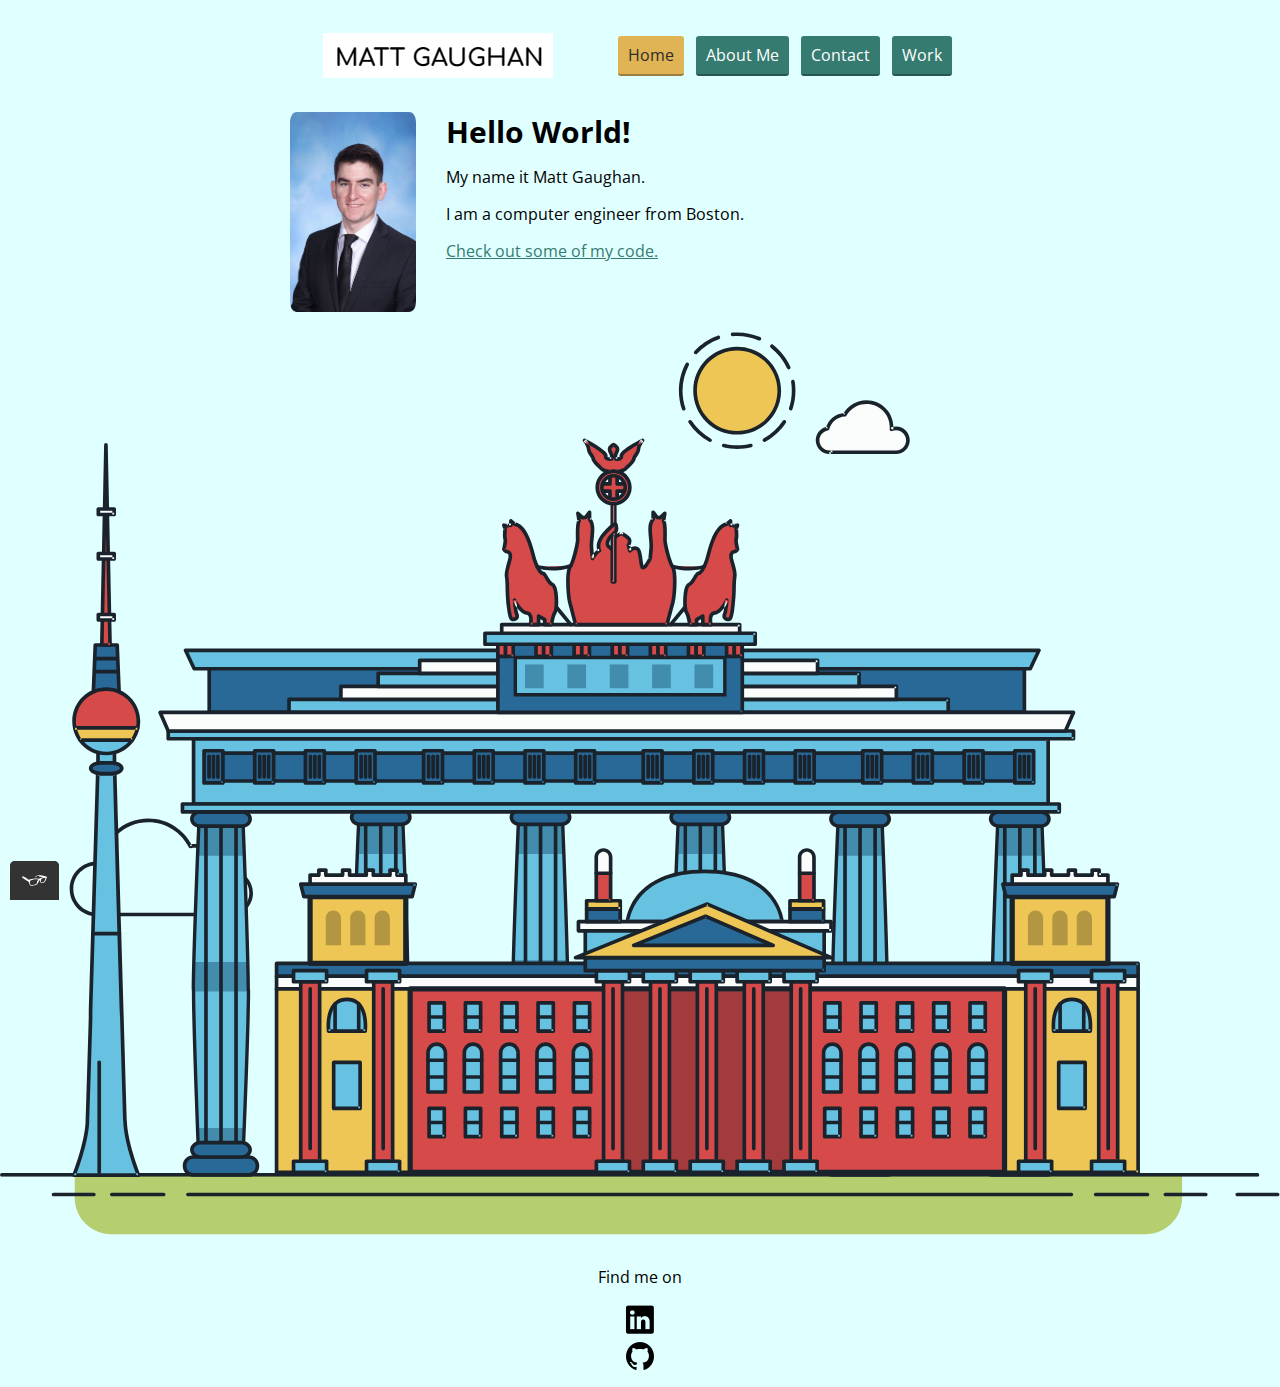
==== index.html @ ba75810f "First commit for portfolio" ====
<!DOCTYPE html>
<html>

<head>
    <meta charset="utf-8">
    <meta name="viewport" content="width=device-width, initial-scale=1">
    <title>Matt Gaughan - Portfolio</title>
    <link rel="icon" href="img/home.ico" type="image/x-icon">
    <link rel="stylesheet" type="text/css" href="css/normalize.css">
    <link rel="stylesheet" type="text/css" href="css/style.production.css">
    <link rel="preconnect" href="https://fonts.googleapis.com">
    <link rel="preconnect" href="https://fonts.gstatic.com" crossorigin>
    <link href="https://fonts.googleapis.com/css2?family=Open+Sans&display=swap" rel="stylesheet">
</head>

<body>
    <header class="page-header"> <!-- flexbox parent container class-->
        <img src="img/logoMattGaughan.png" class="page-header__item site-logo" alt="personal logo">

        <nav class="page-header__item">
            <ul role="menubar" class="nav-list">
                <li>
                    <button onclick="location.href='index.html'" type="button__home"
                        class="nav-list__item nav-list__item--active">Home</button>
                </li>
                <li>
                    <button onclick="location.href='about.html'" type="button__aboutMe" class="nav-list__item">About
                        Me</button>
                </li>
                <li>
                    <button onclick="location.href='contact.html'" type="button__contact"
                        class="nav-list__item">Contact</button>
                </li>
                <li>
                    <button onclick="location.href='work.html'" type="button__aboutMe"
                        class="nav-list__item">Work</button>
                </li>
            </ul>
        </nav>
    </header>

    <div class="profile">
        <img src="img/me.jpg" class="img__me" alt="Actually me.jpg" width="130" height="200">
        <h1>Hello World!</h1>
        <p>My name it Matt Gaughan.</p>
        <p>I am a computer engineer from Boston. </p>
        <p><a href="https://github.com/MattGaughan2022">
                Check out some of my code.</a>
        </p>
    </div>

    <svg id="about-picture" xmlns="http://www.w3.org/2000/svg" class="berlin-illustration" height="auto"
        viewBox="0 0 700 505" xmlns:xlink="http://www.w3.org/1999/xlink">
        <defs>
            <polygon id="a" points=".06 231.917 .06 .929 688.717 .929 688.717 231.917"></polygon>
        </defs>
        <g fill="none" fill-rule="evenodd">
            <g transform="translate(0 241)" class="cloud-front">
                <path fill="#1A232C"
                    d="M87.602,29 L87.602,28 C87.326,28.001 87.103,28.024 86.927,28.033 L86.979,29.031 L87.947,28.78 C85.741,20.282 78.041,14.002 68.852,14 C67.858,14 66.904,14.096 65.98,14.231 L66.125,15.22 L67.019,14.772 C62.626,6.015 53.567,0.001 43.102,0 C29.041,0.002 17.524,10.848 16.443,24.632 L17.44,24.71 L17.606,23.724 C16.803,23.589 15.969,23.5 15.102,23.5 C6.817,23.501 0.102,30.215 0.102,38.5 C0.102,46.785 6.817,53.499 15.102,53.5 L87.602,53.5 C94.644,53.499 100.351,47.792 100.352,40.75 C100.351,33.708 94.644,28.001 87.602,28 L87.602,30 C90.573,30 93.254,31.202 95.203,33.149 C97.15,35.097 98.351,37.778 98.352,40.75 C98.351,43.722 97.15,46.403 95.203,48.351 C93.254,50.298 90.573,51.5 87.602,51.5 L15.102,51.5 C11.509,51.5 8.265,50.046 5.909,47.692 C3.555,45.337 2.102,42.093 2.102,38.5 C2.102,34.907 3.555,31.663 5.909,29.308 C8.265,26.954 11.509,25.5 15.102,25.5 C15.831,25.5 16.553,25.575 17.273,25.697 C17.551,25.743 17.832,25.672 18.055,25.499 C18.277,25.325 18.414,25.07 18.436,24.789 C19.436,12.04 30.094,1.998 43.102,2 C52.786,1.999 61.163,7.564 65.231,15.669 C65.425,16.055 65.842,16.272 66.27,16.21 C67.132,16.084 67.988,16 68.852,16 C77.108,15.998 84.027,21.647 86.011,29.283 C86.13,29.741 86.557,30.054 87.031,30.03 C87.27,30.017 87.457,29.999 87.602,30 L87.602,29"
                    transform="translate(38 36)"></path>
            </g>
            <path fill="#B5CE6F"
                d="M646.484,484.382 C646.484,489.501 644.531,494.62 640.627,498.525 C636.722,502.43 631.603,504.382 626.484,504.382 L60.873,504.382 C55.754,504.382 50.636,502.43 46.731,498.525 C42.826,494.62 40.873,489.501 40.873,484.382 L40.873,471.917 L646.484,471.917 L646.484,484.382">
            </path>
            <polyline fill="#67C2E2"
                points="334.824 185.029 101.449 185.029 106.209 195.08 563.438 195.08 568.2 185.029 334.824 185.029">
            </polyline>
            <path fill="#1A232C"
                d="M334.824,185.029 L334.824,184.029 L101.449,184.029 C101.104,184.029 100.788,184.203 100.604,184.494 C100.42,184.785 100.398,185.146 100.545,185.457 L105.306,195.508 C105.471,195.856 105.824,196.079 106.209,196.079 L563.438,196.079 C563.824,196.079 564.177,195.856 564.342,195.508 L569.104,185.457 C569.251,185.146 569.229,184.785 569.045,184.494 C568.861,184.203 568.544,184.029 568.2,184.029 L334.824,184.029 L334.824,186.029 L566.62,186.029 L562.806,194.08 L106.842,194.08 L103.029,186.029 L334.824,186.029 L334.824,185.029">
            </path>
            <polygon fill="#296997" points="114.416 218.974 560.222 218.974 560.222 195.08 114.416 195.08"></polygon>
            <path fill="#1A232C"
                d="M560.222,218.974 L560.222,217.974 L115.416,217.974 L115.416,196.079 L559.222,196.079 L559.222,218.974 L560.222,218.974 L560.222,217.974 L560.222,218.974 L561.222,218.974 L561.222,195.08 C561.222,194.816 561.115,194.559 560.929,194.372 C560.742,194.186 560.485,194.08 560.222,194.08 L114.416,194.08 C114.152,194.08 113.895,194.186 113.708,194.372 C113.522,194.559 113.416,194.816 113.416,195.08 L113.416,218.974 C113.416,219.237 113.522,219.495 113.708,219.681 C113.895,219.867 114.152,219.974 114.416,219.974 L560.222,219.974 C560.485,219.974 560.742,219.867 560.929,219.681 C561.115,219.495 561.222,219.237 561.222,218.974 L560.222,218.974">
            </path>
            <polygon fill="#67C2E2" points="105.85 269.08 573.225 269.08 573.225 233.398 105.85 233.398"></polygon>
            <path fill="#1A232C"
                d="M573.225,233.398 L573.225,232.398 L105.85,232.398 C105.587,232.398 105.329,232.505 105.143,232.691 C104.957,232.877 104.85,233.134 104.85,233.398 L104.85,269.08 C104.85,269.344 104.957,269.601 105.143,269.788 C105.329,269.974 105.587,270.08 105.85,270.08 L573.225,270.08 C573.488,270.08 573.745,269.974 573.932,269.788 C574.118,269.601 574.225,269.344 574.225,269.08 L574.225,233.398 C574.225,233.134 574.118,232.877 573.932,232.691 C573.745,232.505 573.488,232.398 573.225,232.398 L573.225,233.398 L572.225,233.398 L572.225,268.08 L106.85,268.08 L106.85,234.398 L573.225,234.398 L573.225,233.398 L572.225,233.398 L573.225,233.398">
            </path>
            <polygon fill="#296997" points="116.751 256.508 562.557 256.508 562.557 241.243 116.751 241.243"></polygon>
            <path fill="#1A232C"
                d="M562.557,256.508 L562.557,255.508 L117.75,255.508 L117.75,242.243 L561.557,242.243 L561.557,256.508 L562.557,256.508 L562.557,255.508 L562.557,256.508 L563.557,256.508 L563.557,241.243 C563.557,240.979 563.45,240.722 563.264,240.535 C563.078,240.349 562.82,240.243 562.557,240.243 L116.75,240.243 C116.487,240.243 116.23,240.349 116.043,240.535 C115.857,240.722 115.751,240.979 115.751,241.243 L115.751,256.508 C115.751,256.771 115.857,257.029 116.043,257.215 C116.23,257.401 116.487,257.508 116.751,257.508 L562.557,257.508 C562.82,257.508 563.077,257.401 563.264,257.215 C563.45,257.029 563.557,256.771 563.557,256.508 L562.557,256.508">
            </path>
            <polygon fill="#67C2E2" points="158.07 218.974 518.563 218.974 518.563 211.858 158.07 211.858"></polygon>
            <path fill="#1A232C"
                d="M518.563,211.858 L518.563,210.858 L158.07,210.858 C157.807,210.858 157.549,210.964 157.363,211.151 C157.177,211.337 157.07,211.594 157.07,211.858 L157.07,218.974 C157.07,219.237 157.177,219.495 157.363,219.681 C157.549,219.867 157.807,219.974 158.07,219.974 L518.563,219.974 C518.826,219.974 519.083,219.867 519.27,219.681 C519.456,219.495 519.562,219.237 519.562,218.974 L519.562,211.858 C519.562,211.594 519.456,211.337 519.27,211.151 C519.083,210.964 518.826,210.858 518.563,210.858 L518.563,211.858 L517.563,211.858 L517.563,217.974 L159.07,217.974 L159.07,212.858 L518.563,212.858 L518.563,211.858 L517.563,211.858 L518.563,211.858">
            </path>
            <polygon fill="#FBFDFC" points="186.438 211.858 490.194 211.858 490.194 204.741 186.438 204.741"></polygon>
            <path fill="#1A232C"
                d="M490.194,204.741 L490.194,203.741 L186.438,203.741 C186.175,203.741 185.917,203.848 185.731,204.034 C185.545,204.221 185.438,204.478 185.438,204.741 L185.438,211.858 C185.438,212.121 185.545,212.379 185.731,212.565 C185.917,212.751 186.175,212.858 186.438,212.858 L490.194,212.858 C490.458,212.858 490.715,212.751 490.902,212.565 C491.088,212.379 491.194,212.121 491.194,211.858 L491.194,204.741 C491.194,204.478 491.088,204.221 490.902,204.034 C490.715,203.848 490.458,203.741 490.194,203.741 L490.194,204.741 L489.194,204.741 L489.194,210.858 L187.438,210.858 L187.438,205.741 L490.194,205.741 L490.194,204.741 L489.194,204.741 L490.194,204.741">
            </path>
            <polygon fill="#67C2E2" points="206.805 204.741 469.828 204.741 469.828 197.624 206.805 197.624"></polygon>
            <path fill="#1A232C"
                d="M469.828,197.624 L469.828,196.624 L206.805,196.624 C206.541,196.624 206.284,196.731 206.098,196.917 C205.911,197.103 205.805,197.361 205.805,197.624 L205.805,204.741 C205.805,205.005 205.911,205.262 206.098,205.449 C206.284,205.635 206.541,205.741 206.805,205.741 L469.828,205.741 C470.091,205.741 470.349,205.635 470.535,205.449 C470.722,205.262 470.828,205.005 470.828,204.741 L470.828,197.624 C470.828,197.361 470.722,197.103 470.535,196.917 C470.349,196.731 470.091,196.624 469.828,196.624 L469.828,197.624 L468.828,197.624 L468.828,203.741 L207.805,203.741 L207.805,198.624 L469.828,198.624 L469.828,197.624 L468.828,197.624 L469.828,197.624">
            </path>
            <polygon fill="#FBFDFC" points="229.521 197.624 447.111 197.624 447.111 190.509 229.521 190.509"></polygon>
            <path fill="#1A232C"
                d="M447.111,190.509 L447.111,189.509 L229.521,189.509 C229.258,189.509 229,189.616 228.814,189.802 C228.628,189.988 228.521,190.246 228.521,190.509 L228.521,197.624 C228.521,197.888 228.628,198.145 228.814,198.332 C229,198.518 229.258,198.624 229.521,198.624 L447.111,198.624 C447.375,198.624 447.632,198.518 447.818,198.332 C448.005,198.145 448.111,197.888 448.111,197.624 L448.111,190.509 C448.111,190.246 448.005,189.988 447.818,189.802 C447.632,189.616 447.375,189.509 447.111,189.509 L447.111,190.509 L446.111,190.509 L446.111,196.624 L230.521,196.624 L230.521,191.509 L447.111,191.509 L447.111,190.509 L446.111,190.509 L447.111,190.509">
            </path>
            <path fill="#67C2E2"
                d="M135.607,355.447 C135.163,337.766 134.264,313.326 133.648,297.387 C133.274,287.721 133.004,281.18 133.004,281.18 L108.722,281.18 C108.722,281.18 108.452,287.721 108.079,297.387 C107.462,313.326 106.563,337.766 106.119,355.447 C105.953,362.059 105.85,367.732 105.85,371.653 L105.85,371.654 C105.85,386.117 107.243,424.332 108.089,446.189 C108.457,455.706 108.722,462.126 108.722,462.126 L133.004,462.126 C133.004,462.126 133.269,455.706 133.637,446.189 C134.482,424.332 135.876,386.117 135.876,371.654 L135.876,371.653 C135.876,367.732 135.773,362.059 135.607,355.447">
            </path>
            <path fill="#428DAE"
                d="M133.648 297.387L108.079 297.387C108.452 287.721 108.722 281.18 108.722 281.18L133.004 281.18C133.004 281.18 133.274 287.721 133.648 297.387M135.876 371.654L105.85 371.654 105.85 371.653C105.85 367.732 105.953 362.059 106.119 355.447L135.607 355.447C135.773 362.059 135.876 367.732 135.876 371.653L135.876 371.654M133.004 462.126L108.722 462.126C108.722 462.126 108.457 455.706 108.089 446.189L133.637 446.189C133.269 455.706 133.004 462.126 133.004 462.126">
            </path>
            <path fill="#1A232C"
                d="M109.612,461.199 L132.114,461.199 C132.447,453.007 134.949,390.886 134.949,371.653 C134.949,352.42 132.447,290.299 132.114,282.108 L109.612,282.108 C109.279,290.299 106.778,352.42 106.778,371.653 C106.778,390.886 109.279,453.007 109.612,461.199 Z M133.895,463.054 L107.832,463.054 L107.794,462.164 C107.766,461.466 104.922,392.193 104.922,371.653 C104.922,351.114 107.766,281.839 107.794,281.142 L107.832,280.252 L133.895,280.252 L133.931,281.142 C133.96,281.839 136.804,351.114 136.804,371.653 C136.804,392.193 133.96,461.466 133.931,462.164 L133.895,463.054 L133.895,463.054 Z">
            </path>
            <path fill="#1A232C"
                d="M111.638 281.18L111.638 462.126C111.638 462.679 112.086 463.126 112.638 463.126 113.19 463.126 113.638 462.679 113.638 462.126L113.638 281.18C113.638 280.628 113.19 280.18 112.638 280.18 112.086 280.18 111.638 280.628 111.638 281.18M119.863 281.18L119.863 462.126C119.863 462.679 120.311 463.126 120.863 463.126 121.416 463.126 121.863 462.679 121.863 462.126L121.863 281.18C121.863 280.628 121.416 280.18 120.863 280.18 120.311 280.18 119.863 280.628 119.863 281.18M128.088 281.18L128.088 462.126C128.088 462.679 128.536 463.126 129.088 463.126 129.64 463.126 130.088 462.679 130.088 462.126L130.088 281.18C130.088 280.628 129.64 280.18 129.088 280.18 128.536 280.18 128.088 280.628 128.088 281.18">
            </path>
            <path fill="#296997"
                d="M136.79,277.265 C136.79,279.418 134.675,281.18 132.09,281.18 L109.636,281.18 C107.051,281.18 104.936,279.418 104.936,277.265 C104.936,275.111 107.051,273.349 109.636,273.349 L132.09,273.349 C134.675,273.349 136.79,275.111 136.79,277.265">
            </path>
            <path fill="#1A232C"
                d="M136.79,277.265 L135.79,277.265 C135.789,278.005 135.433,278.704 134.769,279.262 C134.109,279.814 133.155,280.181 132.09,280.18 L109.636,280.18 C108.571,280.181 107.617,279.814 106.956,279.262 C106.293,278.704 105.936,278.005 105.936,277.265 C105.936,276.524 106.293,275.825 106.957,275.267 C107.617,274.715 108.571,274.348 109.636,274.349 L132.09,274.349 C133.155,274.348 134.109,274.716 134.769,275.267 C135.433,275.825 135.789,276.524 135.79,277.265 L137.79,277.265 C137.791,275.851 137.09,274.593 136.049,273.731 C135.006,272.863 133.61,272.35 132.09,272.349 L109.636,272.349 C108.116,272.35 106.72,272.863 105.676,273.731 C104.636,274.593 103.935,275.851 103.936,277.265 C103.935,278.678 104.636,279.937 105.677,280.798 C106.72,281.666 108.116,282.179 109.636,282.18 L132.09,282.18 C133.61,282.179 135.006,281.666 136.049,280.798 C137.09,279.937 137.791,278.678 137.79,277.265 L136.79,277.265">
            </path>
            <path fill="#296997"
                d="M140.775,467.217 C140.775,469.803 138.661,471.917 136.076,471.917 L105.65,471.917 C103.065,471.917 100.951,469.803 100.951,467.217 L100.951,466.825 C100.951,464.241 103.065,462.126 105.65,462.126 L136.076,462.126 C138.661,462.126 140.775,464.241 140.775,466.825 L140.775,467.217">
            </path>
            <path fill="#1A232C"
                d="M140.775,467.217 L139.775,467.217 C139.775,468.235 139.361,469.155 138.688,469.83 C138.013,470.503 137.093,470.917 136.076,470.917 L105.65,470.917 C104.633,470.917 103.713,470.504 103.038,469.83 C102.365,469.155 101.951,468.235 101.951,467.217 L101.951,466.825 C101.951,465.808 102.365,464.889 103.038,464.214 C103.713,463.54 104.633,463.127 105.65,463.126 L136.076,463.126 C137.093,463.127 138.013,463.54 138.688,464.214 C139.362,464.889 139.775,465.808 139.775,466.825 L139.775,467.217 L141.775,467.217 L141.775,466.825 C141.772,463.684 139.217,461.13 136.076,461.126 L105.65,461.126 C102.509,461.13 99.955,463.684 99.951,466.825 L99.951,467.217 C99.954,470.36 102.509,472.914 105.65,472.917 L136.076,472.917 C139.217,472.914 141.772,470.36 141.775,467.217 L140.775,467.217">
            </path>
            <path fill="#296997"
                d="M136.79,458.208 C136.79,460.363 134.675,462.126 132.09,462.126 L109.636,462.126 C107.051,462.126 104.936,460.363 104.936,458.208 C104.936,456.057 107.051,454.292 109.636,454.292 L132.09,454.292 C134.675,454.292 136.79,456.057 136.79,458.208">
            </path>
            <path fill="#1A232C"
                d="M136.79,458.208 L135.79,458.208 C135.789,458.949 135.432,459.649 134.769,460.207 C134.108,460.76 133.154,461.128 132.09,461.126 L109.636,461.126 C108.572,461.128 107.617,460.76 106.957,460.207 C106.293,459.649 105.936,458.949 105.936,458.208 C105.936,457.47 106.293,456.77 106.957,456.212 C107.617,455.659 108.572,455.291 109.636,455.292 L132.09,455.292 C133.154,455.291 134.108,455.659 134.769,456.212 C135.433,456.77 135.789,457.47 135.79,458.208 L137.79,458.208 C137.791,456.796 137.09,455.538 136.05,454.675 C135.006,453.808 133.61,453.294 132.09,453.292 L109.636,453.292 C108.115,453.294 106.719,453.808 105.676,454.675 C104.636,455.538 103.935,456.796 103.936,458.208 C103.935,459.622 104.636,460.881 105.676,461.743 C106.72,462.611 108.116,463.125 109.636,463.126 L132.09,463.126 C133.61,463.125 135.006,462.611 136.05,461.743 C137.09,460.881 137.791,459.622 137.79,458.208 L136.79,458.208">
            </path>
            <path fill="#67C2E2"
                d="M572.471,355.447 C572.025,337.766 571.126,313.326 570.51,297.387 C570.137,287.721 569.867,281.18 569.867,281.18 L545.585,281.18 C545.585,281.18 545.315,287.721 544.942,297.387 C544.326,313.326 543.427,337.766 542.981,355.447 C542.815,362.059 542.713,367.732 542.713,371.653 L542.713,371.654 C542.713,386.117 544.107,424.332 544.952,446.189 C545.32,455.706 545.585,462.126 545.585,462.126 L569.867,462.126 C569.867,462.126 570.132,455.706 570.499,446.189 C571.346,424.332 572.739,386.117 572.739,371.654 L572.739,371.653 C572.739,367.732 572.637,362.059 572.471,355.447">
            </path>
            <path fill="#428DAE"
                d="M569.582 297.387L566.951 297.387 566.951 282.108 568.977 282.108C569.063 284.206 569.29 289.841 569.582 297.387M564.951 297.387L545.871 297.387C546.162 289.841 546.39 284.206 546.476 282.108L564.951 282.108 564.951 297.387M571.8 369.187L566.951 369.187 566.951 356.265 571.562 356.265C571.685 361.272 571.771 365.701 571.8 369.187M564.951 369.187L543.653 369.187C543.684 365.512 543.777 360.79 543.912 355.447L553.551 355.447 553.551 356.265 564.951 356.265 564.951 369.187">
            </path>
            <path fill="#1A232C"
                d="M546.476,461.199 L568.977,461.199 C569.31,453.007 571.812,390.886 571.812,371.653 C571.812,352.42 569.31,290.299 568.977,282.108 L546.476,282.108 C546.142,290.299 543.642,352.42 543.642,371.653 C543.642,390.886 546.142,453.007 546.476,461.199 M570.758,463.054 L544.694,463.054 L544.658,462.164 C544.629,461.466 541.785,392.193 541.785,371.653 C541.785,351.114 544.629,281.839 544.658,281.142 L544.694,280.252 L570.758,280.252 L570.795,281.142 C570.823,281.839 573.667,351.114 573.667,371.653 C573.667,392.193 570.823,461.466 570.795,462.164 L570.758,463.054">
            </path>
            <path fill="#1A232C"
                d="M548.501 281.18L548.501 462.126C548.501 462.679 548.949 463.126 549.501 463.126 550.053 463.126 550.501 462.679 550.501 462.126L550.501 281.18C550.501 280.628 550.053 280.18 549.501 280.18 548.949 280.18 548.501 280.628 548.501 281.18M556.727 281.18L556.727 462.126C556.727 462.679 557.174 463.126 557.727 463.126 558.279 463.126 558.727 462.679 558.727 462.126L558.727 281.18C558.727 280.628 558.279 280.18 557.727 280.18 557.174 280.18 556.727 280.628 556.727 281.18M564.951 281.18L564.951 462.126C564.951 462.679 565.399 463.126 565.951 463.126 566.503 463.126 566.951 462.679 566.951 462.126L566.951 281.18C566.951 280.628 566.503 280.18 565.951 280.18 565.399 280.18 564.951 280.628 564.951 281.18">
            </path>
            <path fill="#296997"
                d="M573.653,277.265 C573.653,279.418 571.537,281.18 568.953,281.18 L546.499,281.18 C543.915,281.18 541.799,279.418 541.799,277.265 C541.799,275.111 543.915,273.349 546.499,273.349 L568.953,273.349 C571.537,273.349 573.653,275.111 573.653,277.265">
            </path>
            <path fill="#1A232C"
                d="M573.653,277.265 L572.653,277.265 C572.653,278.005 572.296,278.704 571.632,279.262 C570.972,279.814 570.017,280.181 568.953,280.18 L546.499,280.18 C545.435,280.181 544.48,279.814 543.82,279.262 C543.156,278.704 542.8,278.005 542.799,277.265 C542.8,276.525 543.156,275.825 543.82,275.267 C544.481,274.715 545.435,274.348 546.499,274.349 L568.953,274.349 C570.017,274.348 570.972,274.715 571.632,275.267 C572.296,275.825 572.653,276.525 572.653,277.265 L574.653,277.265 C574.654,275.851 573.953,274.593 572.912,273.731 C571.869,272.863 570.473,272.35 568.953,272.349 L546.499,272.349 C544.979,272.35 543.583,272.863 542.54,273.731 C541.499,274.593 540.798,275.851 540.799,277.265 C540.798,278.679 541.499,279.937 542.54,280.798 C543.583,281.666 544.979,282.179 546.499,282.18 L568.953,282.18 C570.473,282.179 571.869,281.666 572.912,280.798 C573.953,279.937 574.654,278.679 574.653,277.265 L573.653,277.265">
            </path>
            <path fill="#296997"
                d="M577.639,467.217 C577.639,469.803 575.524,471.917 572.938,471.917 L542.514,471.917 C539.929,471.917 537.813,469.803 537.813,467.217 L537.813,466.825 C537.813,464.241 539.929,462.126 542.514,462.126 L572.938,462.126 C575.524,462.126 577.639,464.241 577.639,466.825 L577.639,467.217">
            </path>
            <path fill="#1A232C"
                d="M577.639,467.217 L576.639,467.217 C576.638,468.235 576.225,469.155 575.551,469.83 C574.876,470.503 573.956,470.917 572.938,470.917 L542.514,470.917 C541.497,470.917 540.576,470.503 539.901,469.83 C539.227,469.155 538.814,468.234 538.813,467.217 L538.813,466.825 C538.814,465.808 539.227,464.889 539.901,464.214 C540.576,463.54 541.497,463.127 542.514,463.126 L572.938,463.126 C573.956,463.127 574.876,463.54 575.551,464.214 C576.225,464.888 576.638,465.808 576.639,466.825 L576.639,467.217 L578.639,467.217 L578.639,466.825 C578.635,463.684 576.081,461.13 572.938,461.126 L542.514,461.126 C539.372,461.13 536.817,463.684 536.813,466.825 L536.813,467.217 C536.817,470.36 539.372,472.914 542.514,472.917 L572.938,472.917 C576.081,472.914 578.635,470.359 578.639,467.217 L577.639,467.217">
            </path>
            <path fill="#296997"
                d="M573.653,458.208 C573.653,460.363 571.537,462.126 568.953,462.126 L546.499,462.126 C543.915,462.126 541.799,460.363 541.799,458.208 C541.799,456.057 543.915,454.292 546.499,454.292 L568.953,454.292 C571.537,454.292 573.653,456.057 573.653,458.208">
            </path>
            <path fill="#1A232C"
                d="M573.653,458.208 L572.653,458.208 C572.653,458.949 572.296,459.649 571.632,460.207 C570.971,460.76 570.017,461.128 568.953,461.126 L546.499,461.126 C545.435,461.128 544.481,460.76 543.82,460.207 C543.157,459.649 542.799,458.949 542.799,458.208 C542.799,457.47 543.156,456.77 543.82,456.212 C544.481,455.659 545.435,455.291 546.499,455.292 L568.953,455.292 C570.017,455.291 570.971,455.659 571.632,456.212 C572.296,456.77 572.653,457.47 572.653,458.208 L574.653,458.208 C574.654,456.796 573.953,455.538 572.912,454.675 C571.869,453.808 570.473,453.294 568.953,453.292 L546.499,453.292 C544.979,453.294 543.583,453.808 542.54,454.675 C541.499,455.538 540.798,456.796 540.799,458.208 C540.798,459.622 541.499,460.881 542.54,461.743 C543.583,462.611 544.979,463.125 546.499,463.126 L568.953,463.126 C570.473,463.125 571.869,462.611 572.912,461.743 C573.953,460.881 574.654,459.622 574.653,458.208 L573.653,458.208">
            </path>
            <path fill="#67C2E2"
                d="M485.098,355.447 C484.654,337.766 483.753,313.326 483.137,297.387 C482.764,287.721 482.494,281.18 482.494,281.18 L458.213,281.18 C458.213,281.18 457.942,287.721 457.569,297.387 C456.953,313.326 456.055,337.766 455.608,355.447 C455.443,362.059 455.34,367.732 455.34,371.653 L455.34,371.654 C455.34,386.117 456.733,424.332 457.58,446.189 C457.948,455.706 458.213,462.126 458.213,462.126 L482.494,462.126 C482.494,462.126 482.759,455.706 483.126,446.189 C483.973,424.332 485.366,386.117 485.366,371.654 L485.366,371.653 C485.366,367.732 485.265,362.059 485.098,355.447">
            </path>
            <path fill="#428DAE"
                d="M483.137 297.387L457.569 297.387C457.942 287.721 458.213 281.18 458.213 281.18L482.494 281.18C482.494 281.18 482.764 287.721 483.137 297.387M485.355 369.187L455.351 369.187C455.382 365.502 455.475 360.78 455.608 355.447L485.098 355.447C485.232 360.78 485.325 365.502 485.355 369.187">
            </path>
            <path fill="#1A232C"
                d="M459.103,461.199 L481.605,461.199 C481.938,453.007 484.439,390.886 484.439,371.653 C484.439,352.42 481.938,290.299 481.605,282.108 L459.103,282.108 C458.769,290.299 456.268,352.42 456.268,371.653 C456.268,390.886 458.769,453.007 459.103,461.199 Z M483.386,463.054 L457.321,463.054 L457.285,462.164 C457.256,461.466 454.412,392.193 454.412,371.653 C454.412,351.114 457.256,281.839 457.285,281.142 L457.321,280.252 L483.386,280.252 L483.422,281.142 C483.45,281.839 486.294,351.114 486.294,371.653 C486.294,392.193 483.45,461.466 483.422,462.164 L483.386,463.054 L483.386,463.054 Z">
            </path>
            <path fill="#1A232C"
                d="M461.128 281.18L461.128 462.126C461.128 462.679 461.576 463.126 462.128 463.126 462.68 463.126 463.128 462.679 463.128 462.126L463.128 281.18C463.128 280.628 462.68 280.18 462.128 280.18 461.576 280.18 461.128 280.628 461.128 281.18M469.354 281.18L469.354 462.126C469.354 462.679 469.801 463.126 470.354 463.126 470.906 463.126 471.354 462.679 471.354 462.126L471.354 281.18C471.354 280.628 470.906 280.18 470.354 280.18 469.801 280.18 469.354 280.628 469.354 281.18M477.578 281.18L477.578 462.126C477.578 462.679 478.026 463.126 478.578 463.126 479.13 463.126 479.578 462.679 479.578 462.126L479.578 281.18C479.578 280.628 479.13 280.18 478.578 280.18 478.026 280.18 477.578 280.628 477.578 281.18">
            </path>
            <path fill="#296997"
                d="M486.281,277.265 C486.281,279.418 484.164,281.18 481.58,281.18 L459.126,281.18 C456.542,281.18 454.426,279.418 454.426,277.265 C454.426,275.111 456.542,273.349 459.126,273.349 L481.58,273.349 C484.164,273.349 486.281,275.111 486.281,277.265">
            </path>
            <path fill="#1A232C"
                d="M486.281,277.265 L485.281,277.265 C485.281,278.005 484.924,278.704 484.26,279.262 C483.599,279.814 482.644,280.181 481.58,280.18 L459.126,280.18 C458.062,280.181 457.107,279.814 456.447,279.262 C455.783,278.704 455.427,278.005 455.426,277.265 C455.427,276.525 455.783,275.825 456.447,275.267 C457.108,274.715 458.062,274.348 459.126,274.349 L481.58,274.349 C482.644,274.348 483.599,274.716 484.26,275.268 C484.924,275.825 485.281,276.525 485.281,277.265 L487.281,277.265 C487.282,275.851 486.58,274.593 485.54,273.731 C484.496,272.863 483.1,272.35 481.58,272.349 L459.126,272.349 C457.606,272.35 456.21,272.863 455.167,273.731 C454.126,274.593 453.425,275.851 453.426,277.265 C453.425,278.679 454.126,279.937 455.167,280.798 C456.21,281.666 457.606,282.179 459.126,282.18 L481.58,282.18 C483.1,282.179 484.496,281.666 485.54,280.799 C486.58,279.937 487.282,278.679 487.281,277.265 L486.281,277.265">
            </path>
            <path fill="#296997"
                d="M490.266,467.217 C490.266,469.803 488.151,471.917 485.565,471.917 L455.141,471.917 C452.556,471.917 450.44,469.803 450.44,467.217 L450.44,466.825 C450.44,464.241 452.556,462.126 455.141,462.126 L485.565,462.126 C488.151,462.126 490.266,464.241 490.266,466.825 L490.266,467.217">
            </path>
            <path fill="#1A232C"
                d="M490.266,467.217 L489.266,467.217 C489.265,468.235 488.852,469.155 488.178,469.83 C487.503,470.503 486.583,470.917 485.565,470.917 L455.141,470.917 C454.124,470.917 453.203,470.503 452.528,469.83 C451.854,469.155 451.441,468.234 451.44,467.217 L451.44,466.825 C451.441,465.808 451.854,464.889 452.528,464.214 C453.203,463.54 454.124,463.127 455.141,463.126 L485.565,463.126 C486.583,463.127 487.503,463.54 488.178,464.214 C488.852,464.888 489.265,465.808 489.266,466.825 L489.266,467.217 L491.266,467.217 L491.266,466.825 C491.262,463.684 488.708,461.13 485.565,461.126 L455.141,461.126 C451.999,461.13 449.444,463.684 449.44,466.825 L449.44,467.217 C449.444,470.36 451.999,472.914 455.141,472.917 L485.565,472.917 C488.708,472.914 491.262,470.359 491.266,467.217 L490.266,467.217">
            </path>
            <path fill="#296997"
                d="M486.281,458.208 C486.281,460.363 484.164,462.126 481.58,462.126 L459.126,462.126 C456.542,462.126 454.426,460.363 454.426,458.208 C454.426,456.057 456.542,454.292 459.126,454.292 L481.58,454.292 C484.164,454.292 486.281,456.057 486.281,458.208">
            </path>
            <path fill="#1A232C"
                d="M486.281,458.208 L485.281,458.208 C485.281,458.949 484.923,459.649 484.26,460.207 C483.599,460.76 482.644,461.128 481.58,461.126 L459.126,461.126 C458.062,461.128 457.108,460.76 456.447,460.207 C455.784,459.649 455.427,458.949 455.426,458.208 C455.426,457.47 455.783,456.77 456.447,456.212 C457.108,455.659 458.062,455.291 459.126,455.292 L481.58,455.292 C482.644,455.291 483.598,455.659 484.26,456.212 C484.924,456.77 485.281,457.47 485.281,458.208 L487.281,458.208 C487.282,456.795 486.58,455.538 485.54,454.675 C484.496,453.808 483.1,453.294 481.58,453.292 L459.126,453.292 C457.606,453.294 456.21,453.808 455.167,454.675 C454.126,455.538 453.425,456.796 453.426,458.208 C453.425,459.622 454.126,460.881 455.167,461.743 C456.21,462.611 457.606,463.125 459.126,463.126 L481.58,463.126 C483.1,463.125 484.496,462.611 485.54,461.743 C486.581,460.881 487.282,459.622 487.281,458.208 L486.281,458.208">
            </path>
            <path fill="#67C2E2"
                d="M397.726,354.466 C397.28,336.787 396.381,312.346 395.765,296.407 C395.392,286.742 395.122,280.2 395.122,280.2 L370.84,280.2 C370.84,280.2 370.57,286.742 370.197,296.407 C369.581,312.346 368.682,336.787 368.236,354.466 C368.07,361.078 367.968,366.751 367.968,370.672 L367.968,370.673 C367.968,385.136 369.361,423.352 370.207,445.208 C370.575,454.726 370.84,461.146 370.84,461.146 L395.122,461.146 C395.122,461.146 395.386,454.726 395.754,445.208 C396.601,423.352 397.994,385.136 397.994,370.673 L397.994,370.672 C397.994,366.751 397.892,361.078 397.726,354.466">
            </path>
            <path fill="#428DAE"
                d="M394.837 296.407L392.206 296.407 392.206 281.127 394.233 281.127C394.318 283.225 394.545 288.861 394.837 296.407L394.837 296.407zM383.981 296.407L390.206 296.407 390.206 281.127 383.981 281.127 383.981 296.407zM375.756 296.407L381.98 296.407 381.98 281.127 375.756 281.127 375.756 296.407zM373.756 296.407L371.126 296.407C371.417 288.861 371.645 283.225 371.73 281.127L373.756 281.127 373.756 296.407 373.756 296.407zM397.062 369.187L392.206 369.187 392.206 354.466 396.796 354.466C396.943 360.298 397.041 365.389 397.062 369.187L397.062 369.187zM383.981 369.187L390.206 369.187 390.206 354.466 383.981 354.466 383.981 369.187zM375.756 369.187L381.98 369.187 381.98 354.466 375.756 354.466 375.756 369.187zM373.756 369.187L368.9 369.187C368.921 365.389 369.019 360.298 369.166 354.466L373.756 354.466 373.756 369.187 373.756 369.187z">
            </path>
            <path fill="#1A232C"
                d="M371.73,460.218 L394.233,460.218 C394.565,452.027 397.066,389.906 397.066,370.672 C397.066,351.44 394.565,289.319 394.233,281.127 L371.73,281.127 C371.397,289.319 368.895,351.44 368.895,370.672 C368.895,389.906 371.397,452.027 371.73,460.218 M396.013,462.074 L369.949,462.074 L369.912,461.184 C369.884,460.486 367.04,391.212 367.04,370.672 C367.04,350.133 369.884,280.859 369.912,280.162 L369.949,279.272 L396.013,279.272 L396.05,280.162 C396.078,280.859 398.922,350.133 398.922,370.672 C398.922,391.212 396.078,460.486 396.05,461.184 L396.013,462.074">
            </path>
            <path fill="#1A232C"
                d="M373.756 280.2L373.756 461.146C373.756 461.698 374.203 462.146 374.756 462.146 375.308 462.146 375.756 461.698 375.756 461.146L375.756 280.2C375.756 279.647 375.308 279.2 374.756 279.2 374.203 279.2 373.756 279.647 373.756 280.2M381.98 280.2L381.98 461.146C381.98 461.698 382.428 462.146 382.98 462.146 383.533 462.146 383.981 461.698 383.981 461.146L383.981 280.2C383.981 279.647 383.533 279.2 382.98 279.2 382.428 279.2 381.98 279.647 381.98 280.2M390.206 280.2L390.206 461.146C390.206 461.698 390.654 462.146 391.206 462.146 391.758 462.146 392.206 461.698 392.206 461.146L392.206 280.2C392.206 279.647 391.758 279.2 391.206 279.2 390.654 279.2 390.206 279.647 390.206 280.2">
            </path>
            <path fill="#296997"
                d="M398.908,276.285 C398.908,278.439 396.792,280.2 394.208,280.2 L371.754,280.2 C369.17,280.2 367.053,278.439 367.053,276.285 C367.053,274.13 369.17,272.369 371.754,272.369 L394.208,272.369 C396.792,272.369 398.908,274.13 398.908,276.285">
            </path>
            <path fill="#1A232C"
                d="M398.908,276.285 L397.908,276.285 C397.907,277.025 397.551,277.724 396.887,278.281 C396.227,278.833 395.272,279.201 394.208,279.2 L371.754,279.2 C370.69,279.201 369.735,278.833 369.074,278.281 C368.41,277.724 368.053,277.025 368.053,276.285 C368.053,275.544 368.41,274.845 369.074,274.287 C369.735,273.735 370.69,273.367 371.754,273.369 L394.208,273.369 C395.272,273.367 396.227,273.735 396.887,274.287 C397.551,274.844 397.907,275.544 397.908,276.285 L399.908,276.285 C399.909,274.871 399.208,273.612 398.167,272.75 C397.124,271.883 395.728,271.37 394.208,271.369 L371.754,271.369 C370.234,271.37 368.838,271.883 367.794,272.75 C366.754,273.612 366.052,274.871 366.053,276.285 C366.052,277.699 366.754,278.957 367.795,279.818 C368.838,280.686 370.234,281.198 371.754,281.2 L394.208,281.2 C395.728,281.198 397.123,280.686 398.167,279.818 C399.208,278.957 399.909,277.698 399.908,276.285 L398.908,276.285">
            </path>
            <path fill="#296997"
                d="M402.894,466.237 C402.894,468.823 400.779,470.937 398.193,470.937 L367.768,470.937 C365.183,470.937 363.068,468.823 363.068,466.237 L363.068,465.844 C363.068,463.26 365.183,461.146 367.768,461.146 L398.193,461.146 C400.779,461.146 402.894,463.26 402.894,465.844 L402.894,466.237">
            </path>
            <path fill="#1A232C"
                d="M402.894,466.237 L401.894,466.237 C401.893,467.254 401.48,468.174 400.806,468.849 C400.131,469.523 399.211,469.937 398.193,469.937 L367.768,469.937 C366.751,469.937 365.831,469.523 365.156,468.849 C364.482,468.174 364.069,467.254 364.068,466.237 L364.068,465.844 C364.069,464.828 364.482,463.908 365.156,463.233 C365.831,462.56 366.751,462.146 367.768,462.146 L398.193,462.146 C399.211,462.146 400.131,462.56 400.806,463.233 C401.48,463.908 401.893,464.828 401.894,465.844 L401.894,466.237 L403.894,466.237 L403.894,465.844 C403.89,462.703 401.336,460.15 398.193,460.146 L367.768,460.146 C364.626,460.15 362.072,462.703 362.068,465.844 L362.068,466.237 C362.072,469.379 364.626,471.933 367.768,471.937 L398.193,471.937 C401.336,471.933 403.89,469.379 403.894,466.237 L402.894,466.237">
            </path>
            <path fill="#296997"
                d="M398.908,457.228 C398.908,459.382 396.792,461.146 394.208,461.146 L371.754,461.146 C369.17,461.146 367.053,459.382 367.053,457.228 C367.053,455.077 369.17,453.312 371.754,453.312 L394.208,453.312 C396.792,453.312 398.908,455.077 398.908,457.228">
            </path>
            <path fill="#1A232C"
                d="M398.908,457.228 L397.908,457.228 C397.908,457.968 397.55,458.669 396.887,459.226 C396.226,459.779 395.272,460.147 394.208,460.146 L371.754,460.146 C370.69,460.147 369.736,459.779 369.074,459.226 C368.411,458.668 368.053,457.968 368.053,457.228 C368.053,456.489 368.41,455.789 369.074,455.231 C369.736,454.679 370.69,454.311 371.754,454.312 L394.208,454.312 C395.272,454.311 396.226,454.679 396.887,455.231 C397.551,455.789 397.908,456.489 397.908,457.228 L399.908,457.228 C399.909,455.815 399.208,454.557 398.167,453.695 C397.124,452.827 395.728,452.313 394.208,452.312 L371.754,452.312 C370.234,452.313 368.838,452.827 367.794,453.695 C366.754,454.557 366.052,455.815 366.053,457.228 C366.052,458.642 366.753,459.901 367.794,460.763 C368.838,461.631 370.234,462.145 371.754,462.146 L394.208,462.146 C395.728,462.145 397.124,461.631 398.167,460.763 C399.208,459.9 399.909,458.642 399.908,457.228 L398.908,457.228">
            </path>
            <path fill="#67C2E2"
                d="M310.353,354.466 C309.908,336.787 309.009,312.346 308.393,296.407 C308.019,286.742 307.75,280.2 307.75,280.2 L283.467,280.2 C283.467,280.2 283.198,286.742 282.824,296.407 C282.208,312.346 281.309,336.787 280.864,354.466 C280.698,361.078 280.596,366.751 280.596,370.672 L280.596,370.673 C280.596,385.136 281.989,423.352 282.834,445.208 C283.202,454.726 283.467,461.146 283.467,461.146 L307.75,461.146 C307.75,461.146 308.014,454.726 308.382,445.208 C309.228,423.352 310.622,385.136 310.622,370.673 L310.622,370.672 C310.622,366.751 310.518,361.078 310.353,354.466">
            </path>
            <path fill="#428DAE"
                d="M308.393 296.407L282.824 296.407C283.198 286.742 283.467 280.2 283.467 280.2L307.75 280.2C307.75 280.2 308.019 286.742 308.393 296.407M310.617 369.187L280.6 369.187C280.621 365.377 280.718 360.285 280.864 354.466L310.353 354.466C310.498 360.285 310.596 365.377 310.617 369.187">
            </path>
            <path fill="#1A232C"
                d="M284.357,460.218 L306.86,460.218 C307.193,452.027 309.694,389.906 309.694,370.672 C309.694,351.44 307.193,289.319 306.86,281.127 L284.357,281.127 C284.024,289.319 281.523,351.44 281.523,370.672 C281.523,389.906 284.024,452.027 284.357,460.218 Z M308.639,462.074 L282.576,462.074 L282.54,461.184 C282.511,460.486 279.668,391.212 279.668,370.672 C279.668,350.133 282.511,280.859 282.54,280.162 L282.576,279.272 L308.639,279.272 L308.677,280.162 C308.706,280.859 311.549,350.133 311.549,370.672 C311.549,391.212 308.706,460.486 308.677,461.184 L308.639,462.074 L308.639,462.074 Z">
            </path>
            <path fill="#1A232C"
                d="M286.383 280.2L286.383 461.146C286.383 461.698 286.831 462.146 287.383 462.146 287.936 462.146 288.383 461.698 288.383 461.146L288.383 280.2C288.383 279.647 287.936 279.2 287.383 279.2 286.831 279.2 286.383 279.647 286.383 280.2M294.608 280.2L294.608 461.146C294.608 461.698 295.056 462.146 295.608 462.146 296.161 462.146 296.608 461.698 296.608 461.146L296.608 280.2C296.608 279.647 296.161 279.2 295.608 279.2 295.056 279.2 294.608 279.647 294.608 280.2M302.834 280.2L302.834 461.146C302.834 461.698 303.281 462.146 303.834 462.146 304.386 462.146 304.834 461.698 304.834 461.146L304.834 280.2C304.834 279.647 304.386 279.2 303.834 279.2 303.281 279.2 302.834 279.647 302.834 280.2">
            </path>
            <path fill="#296997"
                d="M311.535,276.285 C311.535,278.439 309.42,280.2 306.836,280.2 L284.381,280.2 C281.797,280.2 279.681,278.439 279.681,276.285 C279.681,274.13 281.797,272.369 284.381,272.369 L306.836,272.369 C309.42,272.369 311.535,274.13 311.535,276.285">
            </path>
            <path fill="#1A232C"
                d="M311.535,276.285 L310.535,276.285 C310.534,277.025 310.177,277.724 309.514,278.282 C308.854,278.833 307.901,279.201 306.836,279.2 L284.381,279.2 C283.316,279.201 282.362,278.833 281.702,278.281 C281.038,277.724 280.681,277.025 280.681,276.285 C280.681,275.544 281.038,274.844 281.702,274.287 C282.362,273.735 283.317,273.367 284.381,273.369 L306.836,273.369 C307.9,273.367 308.854,273.735 309.514,274.287 C310.177,274.844 310.534,275.544 310.535,276.285 L312.535,276.285 C312.535,274.871 311.835,273.613 310.795,272.75 C309.751,271.883 308.356,271.37 306.836,271.369 L284.381,271.369 C282.861,271.37 281.465,271.883 280.422,272.75 C279.381,273.612 278.68,274.871 278.681,276.285 C278.68,277.698 279.381,278.957 280.422,279.818 C281.465,280.686 282.861,281.198 284.381,281.2 L306.836,281.2 C308.356,281.198 309.751,280.685 310.794,279.818 C311.835,278.956 312.535,277.698 312.535,276.285 L311.535,276.285">
            </path>
            <path fill="#296997"
                d="M315.522,466.237 C315.522,468.823 313.407,470.937 310.821,470.937 L280.396,470.937 C277.811,470.937 275.696,468.823 275.696,466.237 L275.696,465.844 C275.696,463.26 277.811,461.146 280.396,461.146 L310.821,461.146 C313.407,461.146 315.522,463.26 315.522,465.844 L315.522,466.237">
            </path>
            <path fill="#1A232C"
                d="M315.522,466.237 L314.522,466.237 C314.521,467.254 314.108,468.174 313.434,468.849 C312.759,469.523 311.838,469.937 310.821,469.937 L280.396,469.937 C279.379,469.937 278.458,469.523 277.783,468.849 C277.11,468.174 276.696,467.254 276.696,466.237 L276.696,465.844 C276.696,464.828 277.11,463.908 277.783,463.233 C278.458,462.56 279.379,462.146 280.396,462.146 L310.821,462.146 C311.838,462.146 312.759,462.56 313.434,463.233 C314.108,463.908 314.521,464.828 314.522,465.844 L314.522,466.237 L316.521,466.237 L316.521,465.844 C316.518,462.703 313.963,460.15 310.821,460.146 L280.396,460.146 C277.254,460.15 274.7,462.703 274.696,465.844 L274.696,466.237 C274.699,469.379 277.254,471.933 280.396,471.937 L310.821,471.937 C313.963,471.933 316.518,469.379 316.521,466.237 L315.522,466.237">
            </path>
            <path fill="#296997"
                d="M311.535,457.228 C311.535,459.382 309.42,461.146 306.836,461.146 L284.381,461.146 C281.797,461.146 279.681,459.382 279.681,457.228 C279.681,455.077 281.797,453.312 284.381,453.312 L306.836,453.312 C309.42,453.312 311.535,455.077 311.535,457.228">
            </path>
            <path fill="#1A232C"
                d="M311.535,457.228 L310.535,457.228 C310.534,457.969 310.177,458.669 309.514,459.227 C308.854,459.779 307.9,460.147 306.836,460.146 L284.381,460.146 C283.317,460.147 282.363,459.779 281.702,459.227 C281.038,458.669 280.681,457.968 280.681,457.228 C280.681,456.489 281.038,455.789 281.702,455.231 C282.363,454.679 283.317,454.311 284.381,454.312 L306.836,454.312 C307.9,454.311 308.854,454.679 309.514,455.231 C310.177,455.789 310.534,456.489 310.535,457.228 L312.535,457.228 C312.535,455.815 311.835,454.558 310.795,453.695 C309.752,452.827 308.356,452.313 306.836,452.312 L284.381,452.312 C282.861,452.313 281.465,452.827 280.422,453.695 C279.381,454.557 278.68,455.815 278.681,457.228 C278.68,458.642 279.381,459.9 280.422,460.763 C281.465,461.631 282.861,462.145 284.381,462.146 L306.836,462.146 C308.356,462.145 309.752,461.631 310.795,460.763 C311.835,459.9 312.535,458.641 312.535,457.228 L311.535,457.228">
            </path>
            <path fill="#67C2E2"
                d="M222.981,354.466 C222.535,336.787 221.636,312.346 221.02,296.407 C220.647,286.742 220.377,280.2 220.377,280.2 L196.094,280.2 C196.094,280.2 195.825,286.742 195.452,296.407 C194.835,312.346 193.936,336.787 193.491,354.466 C193.325,361.078 193.223,366.751 193.223,370.672 L193.223,370.673 C193.223,385.136 194.616,423.352 195.462,445.208 C195.83,454.726 196.094,461.146 196.094,461.146 L220.377,461.146 C220.377,461.146 220.642,454.726 221.009,445.208 C221.855,423.352 223.249,385.136 223.249,370.673 L223.249,370.672 C223.249,366.751 223.146,361.078 222.981,354.466">
            </path>
            <path fill="#428DAE"
                d="M220.091 296.407L209.236 296.407 209.236 281.127 219.487 281.127C219.573 283.225 219.8 288.861 220.091 296.407L220.091 296.407zM201.011 296.407L207.236 296.407 207.236 281.127 201.011 281.127 201.011 296.407zM199.011 296.407L196.381 296.407C196.672 288.861 196.899 283.225 196.985 281.127L199.011 281.127 199.011 296.407 199.011 296.407zM222.317 369.187L209.236 369.187 209.236 356.265 221.923 356.265 221.923 354.466 222.051 354.466C222.198 360.298 222.296 365.389 222.317 369.187L222.317 369.187zM201.011 369.187L207.236 369.187 207.236 356.265 201.011 356.265 201.011 369.187zM199.011 369.187L194.155 369.187C194.174 365.784 194.255 361.345 194.377 356.265L199.011 356.265 199.011 369.187 199.011 369.187z">
            </path>
            <path fill="#1A232C"
                d="M196.985,460.218 L219.487,460.218 C219.82,452.027 222.321,389.906 222.321,370.672 C222.321,351.44 219.82,289.319 219.487,281.127 L196.985,281.127 C196.651,289.319 194.151,351.44 194.151,370.672 C194.151,389.906 196.651,452.027 196.985,460.218 M221.267,462.074 L195.204,462.074 L195.167,461.184 C195.138,460.486 192.295,391.212 192.295,370.672 C192.295,350.133 195.138,280.859 195.167,280.162 L195.204,279.272 L221.267,279.272 L221.305,280.162 C221.334,280.859 224.177,350.133 224.177,370.672 C224.177,391.212 221.334,460.486 221.305,461.184 L221.267,462.074">
            </path>
            <path fill="#1A232C"
                d="M199.011 280.2L199.011 461.146C199.011 461.698 199.458 462.146 200.011 462.146 200.563 462.146 201.011 461.698 201.011 461.146L201.011 280.2C201.011 279.647 200.563 279.2 200.011 279.2 199.458 279.2 199.011 279.647 199.011 280.2M207.236 280.2L207.236 461.146C207.236 461.698 207.684 462.146 208.236 462.146 208.788 462.146 209.236 461.698 209.236 461.146L209.236 280.2C209.236 279.647 208.788 279.2 208.236 279.2 207.684 279.2 207.236 279.647 207.236 280.2M215.461 280.2L215.461 461.146C215.461 461.698 215.909 462.146 216.461 462.146 217.013 462.146 217.461 461.698 217.461 461.146L217.461 280.2C217.461 279.647 217.013 279.2 216.461 279.2 215.909 279.2 215.461 279.647 215.461 280.2">
            </path>
            <path fill="#296997"
                d="M224.162,276.285 C224.162,278.439 222.047,280.2 219.463,280.2 L197.008,280.2 C194.424,280.2 192.308,278.439 192.308,276.285 C192.308,274.13 194.424,272.369 197.008,272.369 L219.463,272.369 C222.047,272.369 224.162,274.13 224.162,276.285">
            </path>
            <path fill="#1A232C"
                d="M224.162,276.285 L223.162,276.285 C223.161,277.025 222.805,277.724 222.142,278.282 C221.482,278.833 220.528,279.201 219.463,279.2 L197.008,279.2 C195.944,279.201 194.99,278.833 194.329,278.281 C193.665,277.724 193.308,277.025 193.308,276.285 C193.308,275.544 193.665,274.845 194.329,274.287 C194.99,273.735 195.944,273.367 197.008,273.369 L219.463,273.369 C220.528,273.367 221.481,273.735 222.142,274.287 C222.805,274.844 223.161,275.544 223.162,276.285 L225.162,276.285 C225.163,274.871 224.462,273.613 223.422,272.75 C222.379,271.883 220.983,271.37 219.463,271.369 L197.008,271.369 C195.489,271.37 194.093,271.883 193.049,272.75 C192.008,273.612 191.307,274.871 191.308,276.285 C191.307,277.698 192.008,278.957 193.049,279.818 C194.093,280.686 195.489,281.198 197.008,281.2 L219.463,281.2 C220.983,281.198 222.379,280.686 223.422,279.818 C224.462,278.956 225.163,277.698 225.162,276.285 L224.162,276.285">
            </path>
            <path fill="#296997"
                d="M228.149,466.237 C228.149,468.823 226.034,470.937 223.448,470.937 L193.022,470.937 C190.438,470.937 188.323,468.823 188.323,466.237 L188.323,465.844 C188.323,463.26 190.438,461.146 193.022,461.146 L223.448,461.146 C226.034,461.146 228.149,463.26 228.149,465.844 L228.149,466.237">
            </path>
            <path fill="#1A232C"
                d="M228.149,466.237 L227.149,466.237 C227.149,467.254 226.735,468.174 226.061,468.849 C225.386,469.523 224.466,469.937 223.448,469.937 L193.022,469.937 C192.006,469.937 191.086,469.523 190.411,468.849 C189.737,468.174 189.324,467.254 189.323,466.237 L189.323,465.844 C189.324,464.828 189.737,463.908 190.411,463.233 C191.086,462.56 192.006,462.146 193.022,462.146 L223.448,462.146 C224.466,462.146 225.386,462.56 226.061,463.233 C226.735,463.908 227.149,464.828 227.149,465.844 L227.149,466.237 L229.149,466.237 L229.149,465.844 C229.145,462.703 226.59,460.15 223.448,460.146 L193.022,460.146 C189.881,460.15 187.327,462.703 187.323,465.844 L187.323,466.237 C187.327,469.379 189.881,471.933 193.022,471.937 L223.448,471.937 C226.59,471.933 229.145,469.379 229.149,466.237 L228.149,466.237">
            </path>
            <path fill="#296997"
                d="M224.162,457.228 C224.162,459.382 222.047,461.146 219.463,461.146 L197.008,461.146 C194.424,461.146 192.308,459.382 192.308,457.228 C192.308,455.077 194.424,453.312 197.008,453.312 L219.463,453.312 C222.047,453.312 224.162,455.077 224.162,457.228">
            </path>
            <path fill="#1A232C"
                d="M224.162,457.228 L223.162,457.228 C223.161,457.969 222.805,458.669 222.141,459.227 C221.481,459.779 220.527,460.147 219.463,460.146 L197.008,460.146 C195.944,460.147 194.99,459.779 194.329,459.227 C193.665,458.669 193.308,457.968 193.308,457.228 C193.308,456.489 193.665,455.789 194.329,455.231 C194.99,454.679 195.945,454.311 197.008,454.312 L219.463,454.312 C220.527,454.311 221.481,454.679 222.141,455.231 C222.805,455.789 223.161,456.489 223.162,457.228 L225.162,457.228 C225.163,455.815 224.462,454.557 223.422,453.695 C222.379,452.827 220.984,452.313 219.463,452.312 L197.008,452.312 C195.488,452.313 194.092,452.827 193.049,453.695 C192.008,454.557 191.307,455.815 191.308,457.228 C191.307,458.642 192.008,459.9 193.049,460.763 C194.092,461.631 195.488,462.145 197.008,462.146 L219.463,462.146 C220.983,462.145 222.379,461.631 223.422,460.763 C224.462,459.9 225.163,458.641 225.162,457.228 L224.162,457.228">
            </path>
            <polygon fill="#67C2E2" points="99.774 273.349 579.301 273.349 579.301 269.08 99.774 269.08"></polygon>
            <path fill="#1A232C"
                d="M579.301,273.349 L579.301,272.349 L100.774,272.349 L100.774,270.08 L578.301,270.08 L578.301,273.349 L579.301,273.349 L579.301,272.349 L579.301,273.349 L580.301,273.349 L580.301,269.08 C580.301,268.817 580.194,268.56 580.008,268.373 C579.822,268.187 579.564,268.08 579.301,268.08 L99.774,268.08 C99.511,268.08 99.254,268.187 99.067,268.373 C98.881,268.56 98.774,268.817 98.774,269.08 L98.774,273.349 C98.774,273.612 98.881,273.87 99.067,274.056 C99.254,274.242 99.511,274.349 99.774,274.349 L579.301,274.349 C579.564,274.349 579.822,274.242 580.008,274.056 C580.194,273.87 580.301,273.612 580.301,273.349 L579.301,273.349">
            </path>
            <polygon fill="#67C2E2" points="92.01 233.398 587.064 233.398 587.064 229.131 92.01 229.131"></polygon>
            <path fill="#1A232C"
                d="M587.064,233.398 L587.064,232.398 L93.01,232.398 L93.01,230.131 L586.064,230.131 L586.064,233.398 L587.064,233.398 L587.064,232.398 L587.064,233.398 L588.064,233.398 L588.064,229.131 C588.064,228.868 587.958,228.61 587.772,228.424 C587.585,228.238 587.328,228.131 587.064,228.131 L92.01,228.131 C91.746,228.131 91.489,228.238 91.303,228.424 C91.116,228.61 91.01,228.868 91.01,229.131 L91.01,233.398 C91.01,233.661 91.117,233.919 91.303,234.105 C91.489,234.291 91.746,234.398 92.01,234.398 L587.064,234.398 C587.328,234.398 587.585,234.291 587.771,234.105 C587.958,233.919 588.064,233.661 588.064,233.398 L587.064,233.398">
            </path>
            <polyline fill="#FBFDFC"
                points="337.318 218.974 87.572 218.974 92.01 229.131 582.626 229.131 587.064 218.974 337.318 218.974">
            </polyline>
            <path fill="#1A232C"
                d="M337.318,218.974 L337.318,217.974 L87.572,217.974 C87.235,217.974 86.92,218.144 86.736,218.426 C86.551,218.709 86.521,219.065 86.656,219.374 L91.093,229.532 C91.253,229.896 91.612,230.131 92.01,230.131 L582.626,230.131 C583.024,230.131 583.383,229.897 583.542,229.532 L587.981,219.374 C588.116,219.065 588.086,218.709 587.901,218.426 C587.716,218.144 587.402,217.974 587.064,217.974 L337.318,217.974 L337.318,219.974 L585.536,219.974 L581.972,228.131 L92.664,228.131 L89.1,219.974 L337.318,219.974 L337.318,218.974">
            </path>
            <polygon fill="#296997" points="272.283 218.974 405.943 218.974 405.943 181.701 272.283 181.701"></polygon>
            <path fill="#1A232C"
                d="M405.943,218.974 L405.943,217.974 L273.283,217.974 L273.283,182.701 L404.943,182.701 L404.943,218.974 L405.943,218.974 L405.943,217.974 L405.943,218.974 L406.943,218.974 L406.943,181.701 C406.943,181.437 406.837,181.18 406.65,180.993 C406.464,180.807 406.207,180.701 405.943,180.701 L272.283,180.701 C272.02,180.701 271.762,180.807 271.576,180.993 C271.39,181.18 271.283,181.437 271.283,181.701 L271.283,218.974 C271.283,219.237 271.39,219.495 271.576,219.681 C271.762,219.867 272.02,219.974 272.283,219.974 L405.943,219.974 C406.207,219.974 406.464,219.867 406.65,219.681 C406.837,219.495 406.943,219.237 406.943,218.974 L405.943,218.974">
            </path>
            <polygon fill="#67C2E2" points="281.833 209.312 396.393 209.312 396.393 188.946 281.833 188.946"></polygon>
            <polygon fill="#428DAE" points="287.111 205.753 297.328 205.753 297.328 192.749 287.111 192.749"></polygon>
            <polygon fill="#428DAE" points="310.284 205.753 320.501 205.753 320.501 192.749 310.284 192.749"></polygon>
            <polygon fill="#428DAE" points="333.457 205.753 343.673 205.753 343.673 192.749 333.457 192.749"></polygon>
            <polygon fill="#428DAE" points="356.63 205.753 366.847 205.753 366.847 192.749 356.63 192.749"></polygon>
            <polygon fill="#428DAE" points="379.804 205.753 390.02 205.753 390.02 192.749 379.804 192.749"></polygon>
            <path fill="#1A232C"
                d="M282.761,208.384 L395.465,208.384 L395.465,189.873 L282.761,189.873 L282.761,208.384 Z M280.905,210.24 L397.32,210.24 L397.32,188.018 L280.905,188.018 L280.905,210.24 Z">
            </path>
            <polygon fill="#D64A4A" points="272.283 188.359 276.48 188.359 276.48 181.701 272.283 181.701"></polygon>
            <path fill="#1A232C"
                d="M276.48,188.359 L276.48,187.359 L273.283,187.359 L273.283,182.701 L275.48,182.701 L275.48,188.359 L276.48,188.359 L276.48,187.359 L276.48,188.359 L277.48,188.359 L277.48,181.701 C277.48,181.437 277.374,181.18 277.188,180.993 C277.001,180.807 276.744,180.701 276.48,180.701 L272.283,180.701 C272.02,180.701 271.762,180.807 271.576,180.993 C271.39,181.18 271.283,181.437 271.283,181.701 L271.283,188.359 C271.283,188.622 271.39,188.88 271.576,189.066 C271.762,189.252 272.02,189.359 272.283,189.359 L276.48,189.359 C276.744,189.359 277.001,189.252 277.188,189.066 C277.374,188.88 277.48,188.622 277.48,188.359 L276.48,188.359">
            </path>
            <polygon fill="#D64A4A" points="276.48 188.359 280.678 188.359 280.678 181.701 276.48 181.701"></polygon>
            <path fill="#1A232C"
                d="M280.678,188.359 L280.678,187.359 L277.48,187.359 L277.48,182.701 L279.678,182.701 L279.678,188.359 L280.678,188.359 L280.678,187.359 L280.678,188.359 L281.678,188.359 L281.678,181.701 C281.678,181.437 281.571,181.18 281.385,180.993 C281.199,180.807 280.941,180.701 280.678,180.701 L276.48,180.701 C276.217,180.701 275.96,180.807 275.773,180.993 C275.587,181.18 275.48,181.437 275.48,181.701 L275.48,188.359 C275.48,188.622 275.587,188.88 275.773,189.066 C275.96,189.252 276.217,189.359 276.48,189.359 L280.678,189.359 C280.941,189.359 281.199,189.252 281.385,189.066 C281.571,188.88 281.678,188.622 281.678,188.359 L280.678,188.359">
            </path>
            <polygon fill="#D64A4A" points="293.13 188.359 297.328 188.359 297.328 181.701 293.13 181.701"></polygon>
            <path fill="#1A232C"
                d="M297.328,188.359 L297.328,187.359 L294.13,187.359 L294.13,182.701 L296.328,182.701 L296.328,188.359 L297.328,188.359 L297.328,187.359 L297.328,188.359 L298.328,188.359 L298.328,181.701 C298.328,181.437 298.221,181.18 298.035,180.993 C297.849,180.807 297.591,180.701 297.328,180.701 L293.13,180.701 C292.867,180.701 292.609,180.807 292.423,180.993 C292.237,181.18 292.13,181.437 292.13,181.701 L292.13,188.359 C292.13,188.622 292.237,188.88 292.423,189.066 C292.609,189.252 292.867,189.359 293.13,189.359 L297.328,189.359 C297.591,189.359 297.849,189.252 298.035,189.066 C298.221,188.88 298.328,188.622 298.328,188.359 L297.328,188.359">
            </path>
            <polygon fill="#D64A4A" points="297.328 188.359 301.524 188.359 301.524 181.701 297.328 181.701"></polygon>
            <path fill="#1A232C"
                d="M301.524,188.359 L301.524,187.359 L298.328,187.359 L298.328,182.701 L300.524,182.701 L300.524,188.359 L301.524,188.359 L301.524,187.359 L301.524,188.359 L302.524,188.359 L302.524,181.701 C302.524,181.437 302.418,181.18 302.232,180.993 C302.045,180.807 301.788,180.701 301.524,180.701 L297.328,180.701 C297.064,180.701 296.807,180.807 296.621,180.993 C296.434,181.18 296.328,181.437 296.328,181.701 L296.328,188.359 C296.328,188.622 296.434,188.88 296.621,189.066 C296.807,189.252 297.064,189.359 297.328,189.359 L301.524,189.359 C301.788,189.359 302.045,189.252 302.232,189.066 C302.418,188.88 302.524,188.622 302.524,188.359 L301.524,188.359">
            </path>
            <polygon fill="#D64A4A" points="313.977 188.359 318.175 188.359 318.175 181.701 313.977 181.701"></polygon>
            <path fill="#1A232C"
                d="M318.175,188.359 L318.175,187.359 L314.977,187.359 L314.977,182.701 L317.175,182.701 L317.175,188.359 L318.175,188.359 L318.175,187.359 L318.175,188.359 L319.175,188.359 L319.175,181.701 C319.175,181.437 319.068,181.18 318.882,180.993 C318.696,180.807 318.438,180.701 318.175,180.701 L313.977,180.701 C313.714,180.701 313.456,180.807 313.27,180.993 C313.084,181.18 312.977,181.437 312.977,181.701 L312.977,188.359 C312.977,188.622 313.084,188.88 313.27,189.066 C313.456,189.252 313.714,189.359 313.977,189.359 L318.175,189.359 C318.438,189.359 318.696,189.252 318.882,189.066 C319.068,188.88 319.175,188.622 319.175,188.359 L318.175,188.359">
            </path>
            <polygon fill="#D64A4A" points="318.175 188.359 322.372 188.359 322.372 181.701 318.175 181.701"></polygon>
            <path fill="#1A232C"
                d="M322.372,188.359 L322.372,187.359 L319.175,187.359 L319.175,182.701 L321.372,182.701 L321.372,188.359 L322.372,188.359 L322.372,187.359 L322.372,188.359 L323.372,188.359 L323.372,181.701 C323.372,181.437 323.265,181.18 323.079,180.993 C322.893,180.807 322.635,180.701 322.372,180.701 L318.175,180.701 C317.911,180.701 317.654,180.807 317.468,180.993 C317.281,181.18 317.175,181.437 317.175,181.701 L317.175,188.359 C317.175,188.622 317.282,188.88 317.468,189.066 C317.654,189.252 317.911,189.359 318.175,189.359 L322.372,189.359 C322.635,189.359 322.892,189.252 323.079,189.066 C323.265,188.88 323.372,188.622 323.372,188.359 L322.372,188.359">
            </path>
            <polygon fill="#D64A4A" points="334.824 188.359 339.022 188.359 339.022 181.701 334.824 181.701"></polygon>
            <path fill="#1A232C"
                d="M339.022,188.359 L339.022,187.359 L335.824,187.359 L335.824,182.701 L338.021,182.701 L338.022,188.359 L339.022,188.359 L339.022,187.359 L339.022,188.359 L340.021,188.359 L340.021,181.701 C340.021,181.437 339.915,181.18 339.729,180.993 C339.542,180.807 339.285,180.701 339.022,180.701 L334.824,180.701 C334.561,180.701 334.303,180.807 334.117,180.993 C333.931,181.18 333.824,181.437 333.824,181.701 L333.824,188.359 C333.824,188.622 333.931,188.88 334.117,189.066 C334.303,189.252 334.561,189.359 334.824,189.359 L339.022,189.359 C339.285,189.359 339.542,189.252 339.729,189.066 C339.915,188.88 340.021,188.622 340.021,188.359 L339.022,188.359">
            </path>
            <polygon fill="#D64A4A" points="339.022 188.359 343.219 188.359 343.219 181.701 339.022 181.701"></polygon>
            <path fill="#1A232C"
                d="M343.219,188.359 L343.219,187.359 L340.021,187.359 L340.021,182.701 L342.219,182.701 L342.219,188.359 L343.219,188.359 L343.219,187.359 L343.219,188.359 L344.219,188.359 L344.219,181.701 C344.219,181.437 344.112,181.18 343.926,180.993 C343.74,180.807 343.482,180.701 343.219,180.701 L339.022,180.701 C338.758,180.701 338.501,180.807 338.314,180.993 C338.128,181.18 338.022,181.437 338.022,181.701 L338.022,188.359 C338.022,188.622 338.128,188.88 338.314,189.066 C338.501,189.252 338.758,189.359 339.022,189.359 L343.219,189.359 C343.482,189.359 343.74,189.252 343.926,189.066 C344.112,188.88 344.219,188.622 344.219,188.359 L343.219,188.359">
            </path>
            <polygon fill="#D64A4A" points="355.671 188.359 359.868 188.359 359.868 181.701 355.671 181.701"></polygon>
            <path fill="#1A232C"
                d="M359.868,188.359 L359.868,187.359 L356.671,187.359 L356.671,182.701 L358.868,182.701 L358.868,188.359 L359.868,188.359 L359.868,187.359 L359.868,188.359 L360.868,188.359 L360.868,181.701 C360.868,181.437 360.762,181.18 360.575,180.993 C360.389,180.807 360.132,180.701 359.868,180.701 L355.671,180.701 C355.408,180.701 355.15,180.807 354.964,180.993 C354.778,181.18 354.671,181.437 354.671,181.701 L354.671,188.359 C354.671,188.622 354.778,188.88 354.964,189.066 C355.15,189.252 355.408,189.359 355.671,189.359 L359.868,189.359 C360.132,189.359 360.389,189.252 360.575,189.066 C360.762,188.88 360.868,188.622 360.868,188.359 L359.868,188.359">
            </path>
            <polygon fill="#D64A4A" points="359.868 188.359 364.065 188.359 364.065 181.701 359.868 181.701"></polygon>
            <path fill="#1A232C"
                d="M364.065,188.359 L364.065,187.359 L360.868,187.359 L360.868,182.701 L363.065,182.701 L363.065,188.359 L364.065,188.359 L364.065,187.359 L364.065,188.359 L365.065,188.359 L365.065,181.701 C365.065,181.437 364.959,181.18 364.773,180.993 C364.586,180.807 364.329,180.701 364.065,180.701 L359.868,180.701 C359.605,180.701 359.347,180.807 359.161,180.993 C358.975,181.18 358.868,181.437 358.868,181.701 L358.868,188.359 C358.868,188.622 358.975,188.88 359.161,189.066 C359.347,189.252 359.605,189.359 359.868,189.359 L364.065,189.359 C364.329,189.359 364.586,189.252 364.773,189.066 C364.959,188.88 365.065,188.622 365.065,188.359 L364.065,188.359">
            </path>
            <polygon fill="#D64A4A" points="376.518 188.359 380.715 188.359 380.715 181.701 376.518 181.701"></polygon>
            <path fill="#1A232C"
                d="M380.715,188.359 L380.715,187.359 L377.518,187.359 L377.518,182.701 L379.715,182.701 L379.715,188.359 L380.715,188.359 L380.715,187.359 L380.715,188.359 L381.715,188.359 L381.715,181.701 C381.715,181.437 381.608,181.18 381.422,180.993 C381.236,180.807 380.978,180.701 380.715,180.701 L376.518,180.701 C376.254,180.701 375.997,180.807 375.81,180.993 C375.624,181.18 375.518,181.437 375.518,181.701 L375.518,188.359 C375.518,188.622 375.624,188.88 375.81,189.066 C375.997,189.252 376.254,189.359 376.518,189.359 L380.715,189.359 C380.978,189.359 381.236,189.252 381.422,189.066 C381.608,188.88 381.715,188.622 381.715,188.359 L380.715,188.359">
            </path>
            <polygon fill="#D64A4A" points="380.715 188.359 384.912 188.359 384.912 181.701 380.715 181.701"></polygon>
            <path fill="#1A232C"
                d="M384.912,188.359 L384.912,187.359 L381.715,187.359 L381.715,182.701 L383.912,182.701 L383.912,188.359 L384.912,188.359 L384.912,187.359 L384.912,188.359 L385.912,188.359 L385.912,181.701 C385.912,181.437 385.805,181.18 385.619,180.993 C385.433,180.807 385.175,180.701 384.912,180.701 L380.715,180.701 C380.452,180.701 380.194,180.807 380.008,180.993 C379.822,181.18 379.715,181.437 379.715,181.701 L379.715,188.359 C379.715,188.622 379.822,188.88 380.008,189.066 C380.194,189.252 380.452,189.359 380.715,189.359 L384.912,189.359 C385.175,189.359 385.433,189.252 385.619,189.066 C385.805,188.88 385.912,188.622 385.912,188.359 L384.912,188.359">
            </path>
            <polygon fill="#D64A4A" points="397.364 188.359 401.561 188.359 401.561 181.701 397.364 181.701"></polygon>
            <path fill="#1A232C"
                d="M401.561,188.359 L401.561,187.359 L398.364,187.359 L398.364,182.701 L400.561,182.701 L400.561,188.359 L401.561,188.359 L401.561,187.359 L401.561,188.359 L402.561,188.359 L402.561,181.701 C402.561,181.437 402.454,181.18 402.268,180.993 C402.081,180.807 401.824,180.701 401.561,180.701 L397.364,180.701 C397.101,180.701 396.843,180.807 396.657,180.993 C396.471,181.18 396.364,181.437 396.364,181.701 L396.364,188.359 C396.364,188.622 396.471,188.88 396.657,189.066 C396.843,189.252 397.101,189.359 397.364,189.359 L401.561,189.359 C401.824,189.359 402.081,189.252 402.268,189.066 C402.454,188.88 402.561,188.622 402.561,188.359 L401.561,188.359">
            </path>
            <polygon fill="#D64A4A" points="401.561 188.359 405.759 188.359 405.759 181.701 401.561 181.701"></polygon>
            <path fill="#1A232C"
                d="M405.759,188.359 L405.759,187.359 L402.561,187.359 L402.561,182.701 L404.759,182.701 L404.759,188.359 L405.759,188.359 L405.759,187.359 L405.759,188.359 L406.759,188.359 L406.759,181.701 C406.759,181.437 406.652,181.18 406.466,180.993 C406.28,180.807 406.022,180.701 405.759,180.701 L401.561,180.701 C401.297,180.701 401.04,180.807 400.853,180.993 C400.667,181.18 400.561,181.437 400.561,181.701 L400.561,188.359 C400.561,188.622 400.667,188.88 400.853,189.066 C401.04,189.252 401.297,189.359 401.561,189.359 L405.759,189.359 C406.022,189.359 406.28,189.252 406.466,189.066 C406.652,188.88 406.759,188.622 406.759,188.359 L405.759,188.359">
            </path>
            <polygon fill="#67C2E2" points="265.221 181.701 413.006 181.701 413.006 175.695 265.221 175.695"></polygon>
            <path fill="#1A232C"
                d="M413.006,175.695 L413.006,174.695 L265.221,174.695 C264.957,174.695 264.7,174.801 264.514,174.988 C264.327,175.174 264.221,175.431 264.221,175.695 L264.221,181.701 C264.221,181.964 264.327,182.221 264.514,182.408 C264.7,182.594 264.957,182.701 265.221,182.701 L413.006,182.701 C413.269,182.701 413.527,182.594 413.713,182.408 C413.899,182.221 414.006,181.964 414.006,181.701 L414.006,175.695 C414.006,175.431 413.899,175.174 413.713,174.988 C413.527,174.801 413.269,174.695 413.006,174.695 L413.006,175.695 L412.006,175.695 L412.006,180.701 L266.221,180.701 L266.221,176.695 L413.006,176.695 L413.006,175.695 L412.006,175.695 L413.006,175.695">
            </path>
            <polygon fill="#FBFDFC" points="274.382 175.695 404.506 175.695 404.506 170.979 274.382 170.979"></polygon>
            <path fill="#1A232C"
                d="M404.506,170.979 L404.506,169.979 L274.382,169.979 C274.119,169.979 273.861,170.086 273.675,170.272 C273.489,170.458 273.382,170.716 273.382,170.979 L273.382,175.695 C273.382,175.958 273.489,176.216 273.675,176.402 C273.861,176.588 274.119,176.695 274.382,176.695 L404.506,176.695 C404.769,176.695 405.027,176.588 405.213,176.402 C405.399,176.216 405.506,175.958 405.506,175.695 L405.506,170.979 C405.506,170.716 405.399,170.458 405.213,170.272 C405.027,170.086 404.769,169.979 404.506,169.979 L404.506,170.979 L403.506,170.979 L403.506,174.695 L275.382,174.695 L275.382,171.979 L404.506,171.979 L404.506,170.979 L403.506,170.979 L404.506,170.979">
            </path>
            <path fill="#D64A4A" d="M375.91,159.845 L366.735,170.979"></path>
            <path fill="#1A232C"
                d="M375.138,159.209 L365.964,170.343 C365.612,170.769 365.673,171.399 366.099,171.751 C366.526,172.102 367.156,172.041 367.507,171.615 L376.682,160.481 C377.033,160.055 376.972,159.425 376.546,159.073 C376.12,158.722 375.49,158.783 375.138,159.209">
            </path>
            <path fill="#D64A4A"
                d="M401.361,153.429 C401.361,153.429 400.742,167.964 398.733,168.119 C396.723,168.273 395.486,167.037 396.259,165.335 C397.031,163.634 397.495,157.604 397.495,157.604 C397.495,157.604 394.402,164.098 390.847,164.562 C387.29,165.026 388.837,170.979 388.837,170.979 L384.353,170.979 L384.353,166.263 L380.95,168.273 L380.95,170.979 L377.239,170.979 C377.239,170.979 376.621,165.953 375.384,164.252 C374.147,162.552 374.147,150.336 376.775,149.099 C379.404,147.862 380.485,143.068 382.033,142.914 C383.579,142.759 385.435,139.049 386.672,135.183 C387.909,131.317 390.46,117.285 397.418,116.009 L399.506,114.269 L399.506,116.704 C399.506,116.704 400.55,116.473 401.361,116.936 L403.333,116.588 L402.637,118.676 C402.637,118.676 403.101,122.851 402.637,124.011 C402.173,125.17 403.333,129.693 403.333,129.693 C403.333,129.693 402.985,130.737 401.478,131.085 C399.97,131.433 399.622,132.593 399.854,134.448 C400.086,136.304 402.289,141.986 401.825,144.653 C401.361,147.321 401.519,150.726 401.361,153.429">
            </path>
            <path fill="#1A232C"
                d="M401.361,153.429 L400.362,153.387 C400.362,153.387 400.353,153.608 400.332,154.002 C400.26,155.379 400.05,158.847 399.645,161.95 C399.444,163.499 399.189,164.962 398.898,165.982 C398.756,166.49 398.597,166.888 398.479,167.088 L398.408,167.196 L398.387,167.221 L398.569,167.406 L398.449,167.179 L398.387,167.221 L398.569,167.406 L398.449,167.179 L398.697,167.651 L398.657,167.121 L398.449,167.179 L398.697,167.651 L398.657,167.121 L398.4,167.132 C397.86,167.133 397.483,166.988 397.289,166.836 C397.096,166.675 397.036,166.56 397.026,166.316 C397.026,166.178 397.06,165.99 397.169,165.749 C397.429,165.165 397.598,164.439 397.76,163.595 C398.232,161.093 398.49,157.699 398.492,157.681 C398.529,157.199 398.219,156.762 397.753,156.638 C397.286,156.513 396.8,156.738 396.592,157.174 L396.563,157.235 C396.404,157.559 395.603,159.129 394.473,160.622 C393.91,161.368 393.264,162.092 392.605,162.628 C391.945,163.168 391.285,163.5 390.717,163.57 C390.092,163.65 389.529,163.876 389.079,164.214 C388.399,164.723 388.006,165.437 387.788,166.143 C387.568,166.854 387.503,167.584 387.502,168.266 C387.505,169.843 387.859,171.184 387.869,171.23 L388.837,170.979 L388.837,169.979 L385.353,169.979 L385.353,166.263 C385.353,165.903 385.161,165.573 384.848,165.395 C384.535,165.216 384.154,165.219 383.844,165.402 L380.442,167.412 C380.137,167.592 379.95,167.919 379.95,168.273 L379.95,169.979 L377.239,169.979 L377.239,170.979 L378.232,170.857 C378.229,170.84 378.073,169.562 377.754,168.047 C377.594,167.289 377.395,166.472 377.146,165.71 C376.893,164.947 376.61,164.245 376.192,163.664 L376.176,163.636 C376.129,163.552 376.04,163.311 375.966,162.986 C375.733,162 375.58,160.263 375.582,158.403 C375.581,156.47 375.74,154.375 376.074,152.735 C376.24,151.917 376.452,151.213 376.681,150.727 C376.904,150.231 377.156,150.009 377.201,150.004 C378.062,149.596 378.721,148.948 379.272,148.253 C380.096,147.208 380.706,146.017 381.241,145.125 C381.505,144.681 381.752,144.314 381.942,144.105 C382.036,144 382.113,143.937 382.15,143.914 L382.173,143.901 L382.117,143.754 L382.132,143.909 L382.173,143.901 L382.117,143.754 L382.132,143.909 C382.515,143.87 382.854,143.729 383.15,143.547 C383.668,143.224 384.09,142.773 384.499,142.232 C385.107,141.42 385.67,140.39 386.198,139.232 C386.723,138.074 387.208,136.789 387.624,135.488 C387.953,134.457 388.339,132.869 388.858,131.003 C389.632,128.212 390.698,124.826 392.168,122.09 C392.9,120.722 393.733,119.522 394.645,118.638 C395.56,117.752 396.531,117.189 397.598,116.992 C397.765,116.962 397.928,116.885 398.058,116.777 L398.506,116.404 L398.506,116.704 C398.506,117.008 398.643,117.294 398.88,117.484 C399.117,117.674 399.426,117.747 399.723,117.681 L399.644,117.325 L399.716,117.682 L399.723,117.681 L399.644,117.325 L399.716,117.682 C399.725,117.68 399.905,117.646 400.129,117.646 C400.388,117.644 400.688,117.698 400.865,117.805 C401.069,117.921 401.303,117.962 401.535,117.921 L401.853,117.865 L401.688,118.36 C401.642,118.498 401.627,118.641 401.643,118.787 C401.643,118.787 401.655,118.894 401.674,119.088 C401.73,119.666 401.843,120.989 401.843,122.112 C401.843,122.485 401.83,122.836 401.803,123.115 C401.778,123.391 401.725,123.606 401.708,123.639 C401.549,124.057 401.533,124.424 401.527,124.834 C401.531,125.838 401.744,127.072 401.95,128.105 C402.157,129.132 402.362,129.931 402.364,129.942 L403.333,129.693 L402.384,129.377 L402.762,129.503 L402.395,129.347 L402.384,129.377 L402.762,129.503 L402.395,129.347 C402.392,129.356 402.329,129.497 402.165,129.654 C401.999,129.81 401.739,129.996 401.253,130.11 C400.462,130.284 399.756,130.712 399.337,131.358 C398.916,131.999 398.789,132.737 398.788,133.5 C398.788,133.844 398.815,134.201 398.861,134.572 C398.93,135.103 399.092,135.731 399.296,136.481 C399.602,137.597 400.005,138.947 400.329,140.271 C400.655,141.591 400.892,142.895 400.889,143.819 C400.889,144.076 400.872,144.301 400.84,144.482 C400.353,147.317 400.521,150.743 400.363,153.371 L400.362,153.387 L401.361,153.429 L402.36,153.487 C402.516,150.709 402.37,147.325 402.81,144.825 C402.867,144.499 402.889,144.165 402.889,143.819 C402.883,142.181 402.401,140.226 401.915,138.423 C401.671,137.525 401.422,136.673 401.225,135.952 C401.027,135.236 400.882,134.633 400.846,134.324 C400.807,134.016 400.788,133.74 400.788,133.5 C400.787,132.958 400.889,132.631 401.005,132.462 C401.122,132.297 401.261,132.17 401.703,132.059 C402.656,131.843 403.32,131.368 403.712,130.929 C404.108,130.49 404.25,130.103 404.282,130.009 C404.342,129.829 404.349,129.629 404.302,129.445 L404.269,129.315 C404.195,129.014 404.006,128.224 403.837,127.337 C403.668,126.455 403.525,125.457 403.527,124.834 C403.527,124.694 403.534,124.575 403.545,124.493 L403.561,124.4 L403.566,124.381 L403.547,124.375 L403.565,124.382 L403.566,124.381 L403.547,124.375 L403.565,124.382 C403.703,124.028 403.753,123.689 403.793,123.311 C403.83,122.935 403.843,122.529 403.843,122.112 C403.842,120.451 403.632,118.585 403.631,118.566 L402.637,118.676 L403.585,118.993 L404.282,116.905 C404.394,116.569 404.321,116.203 404.09,115.935 C403.859,115.667 403.508,115.542 403.159,115.603 L401.187,115.952 L401.361,116.936 L401.858,116.068 C401.224,115.711 400.595,115.649 400.129,115.646 C399.661,115.647 399.337,115.718 399.289,115.728 L399.506,116.704 L400.506,116.704 L400.506,114.269 C400.506,113.88 400.282,113.528 399.93,113.363 C399.578,113.198 399.165,113.252 398.866,113.501 L396.778,115.24 L397.418,116.009 L397.238,115.025 C395.176,115.405 393.519,116.71 392.195,118.377 C390.205,120.888 388.847,124.295 387.829,127.447 C387.323,129.023 386.907,130.535 386.561,131.829 C386.215,133.121 385.936,134.204 385.719,134.878 C385.118,136.76 384.36,138.607 383.599,139.946 C383.22,140.615 382.838,141.155 382.513,141.494 C382.352,141.663 382.206,141.78 382.101,141.844 C381.995,141.91 381.938,141.919 381.934,141.919 C381.485,141.964 381.12,142.169 380.841,142.397 C380.351,142.803 380.016,143.307 379.669,143.86 C379.161,144.688 378.665,145.643 378.108,146.459 C377.555,147.28 376.945,147.922 376.35,148.194 C375.615,148.556 375.203,149.184 374.869,149.88 C374.379,150.938 374.079,152.284 373.874,153.772 C373.673,155.257 373.583,156.873 373.582,158.403 C373.583,159.803 373.658,161.127 373.803,162.222 C373.876,162.77 373.966,163.261 374.081,163.689 C374.201,164.12 374.322,164.481 374.575,164.84 C374.777,165.11 375.034,165.674 375.245,166.331 C375.569,167.321 375.826,168.528 375.994,169.475 C376.079,169.949 376.142,170.358 376.185,170.648 C376.206,170.793 376.221,170.908 376.232,170.985 L376.247,171.101 C376.308,171.601 376.735,171.979 377.239,171.979 L380.95,171.979 C381.214,171.979 381.471,171.872 381.657,171.686 C381.844,171.5 381.95,171.242 381.95,170.979 L381.95,168.844 L383.353,168.015 L383.353,170.979 C383.353,171.242 383.459,171.5 383.645,171.686 C383.832,171.872 384.089,171.979 384.353,171.979 L388.837,171.979 C389.148,171.979 389.438,171.836 389.628,171.591 C389.818,171.345 389.883,171.028 389.805,170.727 L389.803,170.721 C389.776,170.62 389.5,169.458 389.502,168.266 C389.498,167.536 389.614,166.806 389.854,166.343 C389.973,166.109 390.11,165.941 390.277,165.816 C390.445,165.692 390.65,165.598 390.976,165.553 C392.149,165.395 393.157,164.785 394.035,164.04 C395.349,162.913 396.412,161.428 397.176,160.214 C397.937,159.001 398.386,158.058 398.398,158.034 L397.495,157.604 L396.498,157.527 C396.498,157.528 396.47,157.894 396.415,158.479 C396.333,159.356 396.191,160.715 396,161.994 C395.905,162.634 395.798,163.254 395.683,163.775 C395.571,164.294 395.44,164.725 395.348,164.922 C395.14,165.379 395.026,165.85 395.026,166.316 C395.016,167.158 395.435,167.95 396.075,168.426 C396.713,168.91 397.523,169.13 398.4,169.131 C398.535,169.131 398.671,169.126 398.81,169.116 C399.245,169.082 399.583,168.857 399.801,168.635 C400.213,168.207 400.418,167.722 400.63,167.14 C400.982,166.128 401.245,164.807 401.468,163.351 C402.127,158.999 402.359,153.49 402.36,153.472 L401.361,153.429 L402.36,153.487 L401.361,153.429">
            </path>
            <path fill="#D64A4A" d="M385.085,139.252 C385.085,139.252 376.873,142.052 366.735,138.714"></path>
            <path fill="#1A232C"
                d="M384.762,138.305 L384.739,138.313 C384.438,138.411 381.414,139.352 376.96,139.351 C374.127,139.351 370.717,138.973 367.048,137.764 C366.523,137.592 365.958,137.877 365.786,138.402 C365.613,138.926 365.898,139.491 366.423,139.664 C370.325,140.949 373.949,141.351 376.96,141.351 C382.011,141.35 385.335,140.222 385.408,140.198 C385.93,140.02 386.21,139.452 386.031,138.929 C385.853,138.406 385.285,138.127 384.762,138.305">
            </path>
            <polyline fill="#CA6A6F"
                points="334.873 122.735 336.209 121.807 336.209 103.793 334.873 103.793 334.873 122.735"></polyline>
            <path fill="#1A232C"
                d="M334.873,122.735 L335.443,123.556 L336.779,122.628 C337.049,122.441 337.209,122.135 337.209,121.807 L337.209,103.793 C337.209,103.53 337.102,103.272 336.916,103.086 C336.73,102.9 336.472,102.793 336.209,102.793 L334.873,102.793 C334.61,102.793 334.352,102.9 334.166,103.086 C333.98,103.272 333.873,103.53 333.873,103.793 L333.873,122.735 C333.873,123.108 334.079,123.448 334.41,123.621 C334.74,123.794 335.137,123.769 335.443,123.556 L334.873,122.735 L335.873,122.735 L335.873,104.793 L336.209,104.793 L336.209,103.793 L335.209,103.793 L335.209,121.284 L334.303,121.913 L334.873,122.735 L335.873,122.735 L334.873,122.735">
            </path>
            <path fill="#D64A4A"
                d="M367.891,139.512 C366.035,136.729 363.603,126.832 363.659,124.359 C363.715,121.885 363.909,115.777 362.865,114.269 L363.562,110.094 L361.01,112.53 L359.387,112.298 L357.183,109.514 L357.183,113.457 C357.183,113.457 355.676,114.849 355.56,118.212 C355.443,121.575 356.255,125.75 356.139,128.302 C356.023,130.853 355.549,134.796 355.549,134.796 C355.549,134.796 352.987,140.117 351.563,139.742 C350.139,139.367 350.663,130.296 348.414,129.396 C346.166,128.497 344.426,130.621 344.426,130.621 L343.614,127.606 C343.614,127.606 344.774,125.634 344.194,124.359 C343.628,123.113 339.976,121.209 339.804,121.12 L339.804,121.111 L339.796,121.116 L339.787,121.111 L339.787,121.12 C339.614,121.21 335.963,123.113 335.397,124.359 C334.816,125.634 335.977,127.606 335.977,127.606 L335.165,130.621 C335.165,130.621 334.469,129.345 332.846,128.185 C331.222,127.026 332.961,123.895 333.657,123.083 C334.353,122.271 337.601,120.415 337.137,118.096 C336.673,115.777 337.368,114.153 331.338,120.3 C325.307,126.446 327.858,130.505 327.858,130.505 C326.351,130.853 324.043,134.796 324.043,134.796 C324.043,134.796 323.568,130.853 323.452,128.302 C323.336,125.75 324.147,121.575 324.032,118.212 C323.916,114.849 322.408,113.457 322.408,113.457 L322.408,109.514 L320.205,112.298 L318.581,112.53 L316.03,110.094 L316.726,114.269 C315.682,115.777 315.875,121.885 315.931,124.359 C315.987,126.832 313.555,136.729 311.7,139.512 C309.844,142.295 310.617,155.285 311.7,159.15 C312.782,163.015 314.792,170.979 314.792,170.979 L364.799,170.979 C364.799,170.979 366.809,163.015 367.891,159.15 C368.974,155.285 369.746,142.295 367.891,139.512">
            </path>
            <path fill="#1A232C"
                d="M367.891,139.512 L368.723,138.957 C368.35,138.406 367.861,137.322 367.396,136.025 C366.691,134.073 365.998,131.609 365.488,129.41 C365.233,128.31 365.022,127.275 364.878,126.407 C364.733,125.542 364.656,124.828 364.658,124.447 L364.659,124.386 L364.659,124.381 C364.677,123.58 364.71,122.379 364.71,121.071 C364.71,119.714 364.675,118.244 364.547,116.949 C364.482,116.3 364.395,115.696 364.268,115.155 C364.136,114.613 363.984,114.138 363.687,113.7 L362.865,114.269 L363.852,114.433 L364.548,110.259 C364.619,109.833 364.411,109.412 364.029,109.21 C363.648,109.008 363.184,109.073 362.871,109.371 L360.671,111.471 L359.923,111.364 L357.967,108.893 C357.702,108.559 357.256,108.43 356.854,108.57 C356.452,108.71 356.183,109.088 356.183,109.514 L356.183,113.457 L357.183,113.457 L356.504,112.723 C356.362,112.843 354.68,114.514 354.56,118.178 C354.552,118.416 354.548,118.657 354.548,118.9 C354.549,120.464 354.703,122.111 354.854,123.658 C355.005,125.203 355.151,126.654 355.15,127.767 C355.15,127.939 355.147,128.102 355.14,128.257 C355.084,129.495 354.938,131.11 354.806,132.404 C354.74,133.052 354.677,133.621 354.631,134.028 C354.585,134.434 354.556,134.676 354.556,134.676 L355.549,134.796 L354.648,134.362 L354.624,134.411 C354.5,134.664 353.897,135.868 353.185,136.968 C352.832,137.516 352.447,138.038 352.119,138.379 C351.958,138.549 351.81,138.671 351.719,138.727 L351.641,138.769 L351.712,138.968 L351.712,138.76 L351.641,138.769 L351.712,138.968 L351.712,138.76 L351.712,139.173 L351.816,138.774 L351.712,138.76 L351.712,139.173 L351.816,138.774 L351.691,139.252 L352.076,138.922 C352.063,138.906 351.978,138.817 351.817,138.775 L351.691,139.252 L352.076,138.922 L352.021,138.969 L352.08,138.927 L352.076,138.922 L352.021,138.969 L352.08,138.927 C352.066,138.917 351.966,138.714 351.888,138.414 C351.741,137.884 351.611,137.06 351.488,136.142 C351.301,134.758 351.122,133.155 350.799,131.766 C350.636,131.07 350.44,130.425 350.153,129.856 C350.008,129.571 349.838,129.303 349.619,129.061 C349.401,128.821 349.124,128.603 348.786,128.468 C348.276,128.263 347.766,128.174 347.289,128.174 C346.154,128.178 345.255,128.651 344.647,129.084 C344.035,129.522 343.69,129.943 343.652,129.987 L344.426,130.621 L345.391,130.361 L344.58,127.346 L343.614,127.606 L344.476,128.113 C344.493,128.084 344.7,127.731 344.913,127.204 C345.123,126.675 345.352,125.977 345.357,125.186 C345.356,124.791 345.295,124.364 345.105,123.945 C344.969,123.65 344.791,123.418 344.593,123.196 C344.247,122.814 343.826,122.468 343.375,122.135 C342.031,121.149 340.398,120.304 340.265,120.233 L339.804,121.12 L340.804,121.12 L340.804,121.111 C340.804,120.757 340.614,120.427 340.309,120.248 C340.003,120.069 339.622,120.066 339.313,120.24 L339.306,120.244 L339.796,121.116 L340.243,120.221 L340.234,120.217 C339.923,120.061 339.557,120.078 339.261,120.261 C338.966,120.443 338.787,120.764 338.787,121.111 L338.787,121.12 L339.787,121.12 L339.326,120.233 C339.226,120.285 338.249,120.793 337.201,121.463 C336.675,121.8 336.132,122.175 335.656,122.573 C335.418,122.772 335.196,122.977 334.998,123.196 C334.8,123.418 334.622,123.65 334.486,123.945 C334.296,124.364 334.234,124.791 334.234,125.186 C334.239,125.977 334.468,126.675 334.678,127.204 C334.891,127.731 335.098,128.084 335.115,128.113 L335.977,127.606 L335.011,127.346 L334.199,130.361 L335.165,130.621 L336.043,130.142 C335.995,130.057 335.223,128.658 333.427,127.372 C333.33,127.3 333.288,127.243 333.245,127.148 C333.204,127.054 333.173,126.912 333.173,126.722 C333.167,126.278 333.363,125.608 333.639,125.023 C333.907,124.44 334.262,123.909 334.416,123.734 C334.465,123.669 334.758,123.413 335.116,123.124 C335.66,122.677 336.383,122.09 337.003,121.354 C337.313,120.984 337.6,120.574 337.818,120.109 C338.035,119.645 338.182,119.118 338.182,118.55 C338.182,118.336 338.161,118.118 338.117,117.9 C338.016,117.403 337.978,116.908 337.867,116.413 C337.805,116.163 337.736,115.896 337.518,115.592 C337.409,115.442 337.248,115.287 337.042,115.178 C336.837,115.068 336.599,115.018 336.389,115.019 C335.932,115.029 335.609,115.188 335.271,115.38 C334.77,115.679 334.219,116.129 333.471,116.81 C332.727,117.49 331.801,118.4 330.624,119.599 C327.22,123.058 326.316,126.058 326.322,128.137 C326.323,129.893 326.943,130.927 327.012,131.037 L327.858,130.505 L327.633,129.53 C327.271,129.616 326.974,129.777 326.699,129.962 C326.221,130.29 325.799,130.714 325.394,131.173 C324.197,132.543 323.198,134.264 323.18,134.291 L324.043,134.796 L325.035,134.676 C325.035,134.676 325.006,134.434 324.96,134.027 C324.822,132.81 324.535,130.118 324.451,128.256 C324.444,128.103 324.44,127.94 324.44,127.769 C324.439,126.656 324.585,125.204 324.737,123.658 C324.888,122.11 325.043,120.462 325.043,118.897 C325.043,118.655 325.039,118.416 325.031,118.178 C324.911,114.514 323.229,112.843 323.087,112.723 L322.408,113.457 L323.408,113.457 L323.408,109.514 C323.408,109.088 323.139,108.709 322.737,108.57 C322.335,108.43 321.888,108.559 321.624,108.893 L319.668,111.364 L318.92,111.471 L316.72,109.371 C316.408,109.073 315.944,109.008 315.562,109.21 C315.18,109.412 314.972,109.832 315.043,110.259 L315.739,114.433 L316.726,114.269 L315.903,113.7 C315.607,114.138 315.455,114.614 315.323,115.157 C315.133,115.967 315.028,116.928 314.963,117.954 C314.9,118.978 314.88,120.061 314.88,121.079 C314.88,122.384 314.913,123.581 314.931,124.382 L314.931,124.38 L314.932,124.446 C314.935,124.96 314.795,126.042 314.546,127.326 C314.175,129.263 313.567,131.723 312.889,133.931 C312.55,135.034 312.193,136.076 311.843,136.953 C311.495,137.828 311.144,138.546 310.868,138.957 C310.573,139.404 310.38,139.916 310.218,140.502 C309.746,142.248 309.583,144.724 309.579,147.403 C309.58,149.695 309.709,152.114 309.916,154.248 C310.125,156.387 310.402,158.218 310.737,159.42 C311.274,161.337 312.047,164.293 312.683,166.763 C313.002,167.999 313.287,169.114 313.492,169.921 C313.697,170.727 313.822,171.222 313.822,171.224 C313.935,171.669 314.333,171.979 314.792,171.979 L364.799,171.979 C365.258,171.979 365.656,171.669 365.768,171.224 C365.769,171.222 365.894,170.727 366.099,169.921 C366.714,167.504 368.048,162.297 368.854,159.419 C369.188,158.218 369.465,156.387 369.675,154.249 C369.882,152.115 370.011,149.696 370.011,147.404 C370.011,145.621 369.933,143.919 369.747,142.472 C369.653,141.748 369.532,141.088 369.373,140.502 C369.21,139.916 369.018,139.404 368.723,138.957 L367.059,140.067 C367.169,140.228 367.32,140.569 367.443,141.03 C367.83,142.422 368.015,144.825 368.011,147.404 C368.011,149.62 367.885,151.987 367.684,154.055 C367.485,156.119 367.203,157.907 366.928,158.88 C365.839,162.771 363.831,170.73 363.829,170.734 L364.799,170.979 L364.799,169.979 L314.792,169.979 L314.792,170.979 L315.762,170.734 C315.76,170.73 313.752,162.771 312.663,158.88 C312.388,157.907 312.105,156.119 311.906,154.055 C311.706,151.986 311.579,149.619 311.579,147.403 C311.579,145.681 311.656,144.046 311.827,142.728 C311.912,142.069 312.021,141.49 312.147,141.03 C312.271,140.569 312.421,140.228 312.532,140.067 C313.077,139.242 313.575,138.082 314.075,136.704 C314.819,134.644 315.524,132.128 316.05,129.861 C316.313,128.727 316.531,127.657 316.685,126.734 C316.838,125.807 316.93,125.043 316.932,124.446 L316.93,124.337 L316.93,124.336 C316.912,123.529 316.88,122.351 316.88,121.079 C316.879,119.758 316.915,118.335 317.033,117.15 C317.092,116.559 317.172,116.028 317.269,115.615 C317.362,115.204 317.492,114.909 317.548,114.838 C317.695,114.625 317.755,114.36 317.712,114.105 L317.509,112.889 L317.891,113.253 C318.113,113.465 318.418,113.563 318.723,113.52 L320.346,113.288 C320.599,113.252 320.83,113.119 320.989,112.918 L321.408,112.388 L321.408,113.457 C321.408,113.736 321.525,114.003 321.73,114.192 L321.98,113.921 L321.72,114.183 L321.73,114.192 L321.98,113.921 L321.72,114.183 C321.749,114.222 322.927,115.373 323.032,118.247 C323.04,118.459 323.043,118.676 323.043,118.897 C323.043,120.33 322.897,121.924 322.746,123.464 C322.597,125.007 322.441,126.493 322.44,127.769 C322.44,127.966 322.444,128.159 322.453,128.347 C322.573,130.964 323.049,134.903 323.05,134.915 C323.101,135.341 323.419,135.688 323.839,135.775 C324.259,135.862 324.689,135.671 324.905,135.301 L324.928,135.264 C325.045,135.066 325.627,134.109 326.326,133.195 C326.673,132.738 327.053,132.293 327.394,131.971 C327.563,131.811 327.723,131.682 327.85,131.599 C327.977,131.514 328.07,131.48 328.083,131.479 C328.399,131.406 328.659,131.186 328.783,130.886 C328.907,130.586 328.878,130.247 328.705,129.973 L328.242,130.263 L328.712,129.984 L328.705,129.973 L328.242,130.263 L328.712,129.984 L328.654,129.869 C328.545,129.629 328.323,129.035 328.322,128.137 C328.329,126.634 328.923,124.201 332.052,121 C333.601,119.42 334.701,118.363 335.449,117.731 C335.822,117.416 336.108,117.208 336.289,117.102 L336.463,117.014 L336.461,117.009 L336.462,117.013 L336.463,117.014 L336.461,117.009 L336.462,117.013 L336.389,116.646 L336.389,117.019 L336.462,117.013 L336.389,116.646 L336.389,117.019 L336.389,116.416 L336.109,116.947 C336.206,117 336.321,117.021 336.389,117.019 L336.389,116.416 L336.109,116.947 L336.385,116.423 L335.924,116.799 L336.109,116.947 L336.385,116.423 L335.924,116.799 L336.176,116.593 L335.881,116.734 L335.924,116.799 L336.176,116.593 L335.881,116.734 L335.891,116.762 C335.918,116.84 335.959,117.051 335.998,117.32 C336.038,117.591 336.083,117.925 336.156,118.292 L336.182,118.55 C336.182,118.845 336.081,119.166 335.866,119.524 C335.547,120.06 334.976,120.627 334.407,121.112 C334.122,121.356 333.839,121.583 333.585,121.794 C333.328,122.009 333.107,122.192 332.898,122.432 C332.566,122.825 332.178,123.429 331.826,124.181 C331.482,124.931 331.18,125.796 331.173,126.722 C331.173,127.119 331.235,127.535 331.408,127.939 C331.579,128.342 331.873,128.722 332.265,128.999 C332.99,129.517 333.507,130.062 333.838,130.469 C334.003,130.672 334.122,130.841 334.196,130.953 L334.274,131.077 L334.288,131.102 L334.29,131.105 L334.771,130.836 L334.287,131.1 L334.29,131.105 L334.771,130.836 L334.287,131.1 C334.482,131.458 334.878,131.662 335.283,131.614 C335.688,131.566 336.025,131.274 336.131,130.881 L336.942,127.866 C337.012,127.608 336.974,127.329 336.838,127.099 L336.547,127.27 L336.84,127.101 L336.838,127.099 L336.547,127.27 L336.84,127.101 C336.835,127.093 336.671,126.807 336.518,126.419 C336.362,126.034 336.23,125.541 336.234,125.186 C336.234,125.002 336.265,124.864 336.307,124.773 C336.312,124.756 336.372,124.656 336.484,124.535 C336.678,124.318 337.014,124.029 337.4,123.747 C338.565,122.888 340.156,122.054 340.248,122.007 C340.579,121.835 340.787,121.493 340.787,121.12 L340.787,121.111 L339.787,121.111 L339.34,122.006 L339.349,122.01 C339.645,122.158 339.998,122.149 340.286,121.987 L340.294,121.983 L339.804,121.111 L338.804,121.111 L338.804,121.12 C338.804,121.493 339.011,121.835 339.342,122.007 C339.415,122.045 340.35,122.533 341.312,123.148 C341.792,123.455 342.279,123.794 342.652,124.107 C342.839,124.262 342.996,124.411 343.107,124.535 C343.218,124.656 343.279,124.756 343.284,124.773 C343.326,124.864 343.357,125.002 343.357,125.186 C343.361,125.553 343.219,126.065 343.058,126.456 C342.979,126.653 342.898,126.821 342.84,126.936 L342.771,127.066 L342.754,127.096 L342.751,127.101 L343.045,127.271 L342.752,127.099 L342.751,127.101 L343.045,127.271 L342.752,127.099 C342.617,127.329 342.579,127.608 342.649,127.866 L343.46,130.881 C343.558,131.244 343.848,131.52 344.216,131.599 C344.584,131.678 344.961,131.546 345.199,131.255 L345.151,131.215 L345.198,131.256 L345.199,131.255 L345.151,131.215 L345.198,131.256 C345.227,131.221 345.494,130.922 345.886,130.658 C346.281,130.389 346.779,130.172 347.289,130.174 C347.522,130.175 347.767,130.215 348.043,130.325 L348.11,130.376 C348.192,130.452 348.335,130.656 348.465,130.968 C348.7,131.511 348.903,132.349 349.062,133.274 C349.305,134.668 349.464,136.261 349.677,137.579 C349.786,138.241 349.904,138.831 350.084,139.346 C350.176,139.604 350.282,139.848 350.453,140.09 C350.62,140.324 350.887,140.595 351.308,140.709 C351.443,140.744 351.58,140.761 351.712,140.76 C352.185,140.755 352.546,140.576 352.846,140.379 C353.37,140.025 353.788,139.544 354.199,139.009 C355.406,137.413 356.433,135.258 356.45,135.23 C356.498,135.13 356.528,135.025 356.542,134.915 C356.543,134.903 357.019,130.964 357.138,128.347 C357.146,128.158 357.15,127.965 357.15,127.767 C357.149,126.491 356.994,125.007 356.844,123.464 C356.694,121.925 356.548,120.332 356.548,118.9 C356.548,118.678 356.552,118.46 356.559,118.247 C356.613,116.71 356.978,115.674 357.306,115.027 C357.47,114.705 357.627,114.48 357.733,114.343 L357.85,114.204 L357.871,114.183 L357.611,113.922 L357.861,114.192 L357.871,114.183 L357.611,113.922 L357.861,114.192 C358.066,114.003 358.183,113.736 358.183,113.457 L358.183,112.388 L358.603,112.918 C358.761,113.119 358.992,113.252 359.245,113.288 L360.868,113.52 C361.172,113.563 361.478,113.465 361.7,113.253 L362.082,112.889 L361.879,114.104 C361.836,114.36 361.895,114.625 362.043,114.838 C362.099,114.909 362.228,115.203 362.321,115.614 C362.468,116.233 362.571,117.114 362.63,118.073 C362.69,119.034 362.71,120.081 362.71,121.071 C362.71,122.346 362.678,123.527 362.659,124.336 L362.66,124.332 L362.658,124.447 C362.661,125.238 362.822,126.348 363.079,127.704 C363.468,129.726 364.088,132.233 364.79,134.519 C365.141,135.661 365.512,136.748 365.89,137.695 C366.271,138.644 366.647,139.447 367.059,140.067 L367.891,139.512">
            </path>
            <polyline fill="#CA6A6F"
                points="334.873 122.028 334.873 147.553 336.209 147.553 336.209 120.741 334.873 122.028"></polyline>
            <path fill="#1A232C"
                d="M334.873,122.028 L333.873,122.028 L333.873,147.553 C333.873,147.816 333.98,148.074 334.166,148.26 C334.352,148.446 334.61,148.553 334.873,148.553 L336.209,148.553 C336.472,148.553 336.73,148.446 336.916,148.26 C337.102,148.074 337.209,147.816 337.209,147.553 L337.209,120.741 C337.209,120.339 336.97,119.977 336.6,119.82 C336.231,119.663 335.804,119.742 335.515,120.02 L334.179,121.308 C333.984,121.496 333.873,121.757 333.873,122.028 L334.873,122.028 L335.567,122.748 L336.903,121.461 L336.209,120.741 L335.209,120.741 L335.209,146.553 L334.873,146.553 L334.873,147.553 L335.873,147.553 L335.873,122.028 L334.873,122.028 L335.567,122.748 L334.873,122.028">
            </path>
            <polyline fill="#D64A4A"
                points="342.586 93.971 337.516 93.971 337.516 88.9 333.565 88.9 333.565 93.971 328.495 93.971 328.495 97.921 333.565 97.921 333.565 102.991 337.516 102.991 337.516 97.921 342.586 97.921 342.586 93.971">
            </polyline>
            <path fill="#1A232C"
                d="M342.586,93.971 L342.586,92.971 L338.516,92.971 L338.516,88.9 C338.516,88.637 338.409,88.379 338.223,88.193 C338.037,88.007 337.779,87.9 337.516,87.9 L333.565,87.9 C333.302,87.9 333.045,88.007 332.858,88.193 C332.672,88.379 332.565,88.637 332.565,88.9 L332.565,92.971 L328.495,92.971 C328.232,92.971 327.974,93.077 327.788,93.263 C327.602,93.45 327.495,93.707 327.495,93.971 L327.495,97.921 C327.495,98.184 327.602,98.442 327.788,98.628 C327.974,98.814 328.232,98.921 328.495,98.921 L332.565,98.921 L332.565,102.991 C332.565,103.254 332.672,103.512 332.858,103.698 C333.045,103.884 333.302,103.991 333.565,103.991 L337.516,103.991 C337.779,103.991 338.037,103.884 338.223,103.698 C338.409,103.512 338.516,103.254 338.516,102.991 L338.516,98.921 L342.586,98.921 C342.849,98.921 343.107,98.814 343.293,98.628 C343.479,98.442 343.586,98.184 343.586,97.921 L343.586,93.971 C343.586,93.707 343.479,93.45 343.293,93.263 C343.107,93.077 342.849,92.971 342.586,92.971 L342.586,93.971 L341.586,93.971 L341.586,96.921 L337.516,96.921 C337.252,96.921 336.995,97.027 336.809,97.214 C336.622,97.4 336.516,97.657 336.516,97.921 L336.516,101.991 L334.565,101.991 L334.565,97.921 C334.565,97.657 334.459,97.4 334.273,97.214 C334.086,97.027 333.829,96.921 333.565,96.921 L329.495,96.921 L329.495,94.971 L333.565,94.971 C333.829,94.971 334.086,94.864 334.273,94.678 C334.459,94.491 334.565,94.234 334.565,93.971 L334.565,89.9 L336.516,89.9 L336.516,93.971 C336.516,94.234 336.622,94.491 336.809,94.678 C336.995,94.864 337.252,94.971 337.516,94.971 L342.586,94.971 L342.586,93.971 L341.586,93.971 L342.586,93.971">
            </path>
            <path fill="#D64A4A"
                d="M335.541,102.324 C332.019,102.324 329.162,99.468 329.162,95.946 C329.162,92.423 332.019,89.567 335.541,89.567 C339.064,89.567 341.919,92.423 341.919,95.946 C341.919,99.468 339.064,102.324 335.541,102.324 Z M335.541,87.016 C330.609,87.016 326.611,91.014 326.611,95.946 C326.611,100.878 330.609,104.875 335.541,104.875 C340.473,104.875 344.471,100.878 344.471,95.946 C344.471,91.014 340.473,87.016 335.541,87.016 L335.541,87.016 Z">
            </path>
            <path fill="#1A232C"
                d="M335.541,102.324 L335.541,101.324 C334.053,101.324 332.714,100.724 331.738,99.749 C330.763,98.772 330.163,97.434 330.162,95.946 C330.163,94.458 330.763,93.119 331.738,92.143 C332.714,91.168 334.053,90.568 335.541,90.567 C337.029,90.568 338.367,91.168 339.344,92.143 C340.319,93.119 340.918,94.457 340.919,95.946 C340.918,97.434 340.319,98.772 339.344,99.749 C338.367,100.724 337.029,101.324 335.541,101.324 L335.541,103.324 C339.616,103.323 342.918,100.021 342.919,95.946 C342.918,91.871 339.616,88.568 335.541,88.567 C331.466,88.568 328.163,91.87 328.162,95.946 C328.163,100.021 331.466,103.323 335.541,103.324 L335.541,102.324 Z M335.541,87.016 L335.541,86.016 C330.057,86.017 325.612,90.461 325.611,95.946 C325.612,101.431 330.057,105.875 335.541,105.875 C341.025,105.875 345.47,101.43 345.471,95.946 C345.47,90.461 341.025,86.017 335.541,86.016 L335.541,88.016 C337.734,88.016 339.71,88.902 341.148,90.339 C342.585,91.777 343.47,93.753 343.471,95.946 C343.47,98.139 342.585,100.115 341.148,101.553 C339.71,102.989 337.734,103.875 335.541,103.875 C333.348,103.875 331.372,102.989 329.934,101.553 C328.497,100.115 327.611,98.139 327.611,95.946 C327.611,93.753 328.497,91.777 329.934,90.339 C331.372,88.902 333.348,88.016 335.541,88.016 L335.541,87.016 L335.541,87.016 Z">
            </path>
            <path fill="#D64A4A"
                d="M339.82,78.756 C340.028,80.465 338.022,80.532 336.685,80.394 C336.639,80.248 336.308,79.108 336.693,77.97 C337.106,76.752 338.44,75.129 337.223,73.853 C336.005,72.578 335.541,72.531 335.541,72.531 C335.541,72.531 335.077,72.578 333.859,73.853 C332.642,75.129 333.976,76.752 334.389,77.97 C334.774,79.108 334.442,80.248 334.397,80.394 C333.061,80.532 331.054,80.465 331.261,78.756 C331.569,76.217 319.664,70.239 319.664,70.239 C319.664,70.239 321.751,72.868 321.905,74.955 C322.06,77.042 324.303,78.975 324.457,80.367 C324.611,81.759 327.858,84.62 328.941,85.702 C330.024,86.784 333.432,87.272 333.432,87.272 L335.541,87.016 L337.65,87.272 C337.65,87.272 341.058,86.784 342.141,85.702 C343.223,84.62 346.47,81.759 346.624,80.367 C346.779,78.975 349.022,77.042 349.176,74.955 C349.33,72.868 351.418,70.239 351.418,70.239 C351.418,70.239 339.512,76.217 339.82,78.756">
            </path>
            <path fill="#1A232C"
                d="M339.82,78.756 L338.828,78.876 L338.835,78.993 C338.832,79.12 338.813,79.136 338.803,79.155 C338.793,79.177 338.711,79.261 338.471,79.333 C338.239,79.403 337.894,79.442 337.536,79.441 C337.284,79.441 337.025,79.424 336.787,79.4 L336.685,80.394 L337.639,80.094 C337.629,80.067 337.507,79.648 337.509,79.151 C337.508,78.872 337.545,78.571 337.64,78.291 C337.74,77.987 337.987,77.518 338.229,76.983 C338.466,76.445 338.718,75.822 338.723,75.074 C338.734,74.437 338.483,73.711 337.946,73.163 C337.297,72.484 336.824,72.102 336.463,71.871 C336.103,71.642 335.847,71.558 335.641,71.536 L335.442,71.536 C335.235,71.558 334.979,71.642 334.619,71.871 C334.258,72.102 333.785,72.484 333.136,73.163 C332.599,73.711 332.348,74.437 332.359,75.074 C332.364,75.822 332.616,76.445 332.853,76.983 C333.095,77.518 333.342,77.987 333.442,78.291 C333.537,78.57 333.573,78.871 333.573,79.15 C333.574,79.649 333.454,80.062 333.441,80.102 L334.397,80.394 L334.295,79.4 C334.057,79.424 333.798,79.441 333.546,79.441 C333.068,79.446 332.614,79.365 332.42,79.26 C332.319,79.209 332.29,79.172 332.278,79.155 C332.268,79.136 332.249,79.119 332.246,78.992 L332.253,78.877 L332.254,78.876 L332.267,78.657 C332.266,78.306 332.172,77.996 332.045,77.718 C331.802,77.197 331.435,76.752 330.989,76.296 C330.206,75.506 329.155,74.707 327.998,73.918 C324.537,71.564 320.132,69.357 320.112,69.345 C319.694,69.135 319.183,69.245 318.888,69.608 C318.592,69.972 318.589,70.495 318.88,70.861 L318.897,70.882 C318.993,71.006 319.488,71.658 319.96,72.485 C320.436,73.306 320.866,74.325 320.908,75.029 C321.023,76.411 321.738,77.524 322.344,78.468 C322.651,78.939 322.943,79.366 323.147,79.724 C323.355,80.08 323.457,80.368 323.463,80.477 L323.463,80.478 C323.503,80.824 323.616,81.114 323.753,81.395 C323.997,81.883 324.336,82.35 324.727,82.826 C325.311,83.537 326.014,84.255 326.662,84.891 C327.308,85.524 327.904,86.078 328.235,86.409 C328.666,86.833 329.176,87.096 329.713,87.326 C330.517,87.662 331.392,87.886 332.084,88.038 C332.773,88.188 333.273,88.26 333.29,88.262 L333.552,88.265 L335.541,88.023 L337.53,88.265 L337.792,88.262 C337.815,88.259 338.694,88.133 339.742,87.861 C340.266,87.723 340.833,87.551 341.369,87.326 C341.906,87.096 342.416,86.833 342.848,86.409 C343.356,85.899 344.46,84.894 345.458,83.837 C345.959,83.304 346.438,82.757 346.825,82.216 C347.018,81.945 347.189,81.675 347.328,81.395 C347.465,81.114 347.577,80.823 347.618,80.477 L347.618,80.478 C347.624,80.369 347.726,80.08 347.934,79.725 C348.241,79.185 348.743,78.5 349.202,77.727 C349.657,76.95 350.092,76.065 350.173,75.029 C350.217,74.277 350.706,73.171 351.216,72.322 C351.468,71.894 351.719,71.522 351.905,71.261 C351.997,71.131 352.074,71.028 352.126,70.959 L352.185,70.882 L352.201,70.861 C352.492,70.495 352.489,69.972 352.194,69.608 C351.899,69.245 351.388,69.135 350.969,69.345 C350.955,69.353 348.039,70.816 345.093,72.624 C343.619,73.529 342.139,74.516 340.986,75.481 C340.408,75.966 339.911,76.442 339.524,76.936 C339.331,77.185 339.165,77.439 339.036,77.718 C338.909,77.996 338.815,78.306 338.814,78.657 L338.828,78.879 L338.828,78.876 L339.82,78.756 L340.813,78.633 L340.62,78.657 L340.814,78.657 L340.813,78.633 L340.62,78.657 L340.814,78.657 L340.756,78.657 L340.814,78.664 L340.814,78.657 L340.756,78.657 L340.814,78.664 C340.804,78.655 340.903,78.387 341.189,78.057 C341.677,77.468 342.617,76.685 343.724,75.907 C345.387,74.733 347.433,73.531 349.054,72.631 C349.865,72.181 350.57,71.805 351.072,71.543 C351.322,71.411 351.522,71.308 351.659,71.238 C351.795,71.169 351.866,71.133 351.867,71.133 L351.418,70.239 L350.635,69.617 C350.617,69.641 350.071,70.327 349.493,71.306 C348.921,72.294 348.289,73.545 348.179,74.881 C348.139,75.587 347.655,76.484 347.063,77.375 C346.771,77.823 346.463,78.27 346.199,78.731 C345.938,79.194 345.702,79.669 345.63,80.256 L345.63,80.257 C345.632,80.259 345.609,80.362 345.535,80.508 C345.409,80.767 345.146,81.15 344.81,81.556 C344.306,82.17 343.643,82.852 343.019,83.463 C342.394,84.076 341.813,84.615 341.434,84.994 C341.324,85.112 341.002,85.315 340.595,85.482 C339.984,85.74 339.194,85.949 338.573,86.084 C338.262,86.151 337.991,86.202 337.801,86.235 C337.706,86.251 337.631,86.264 337.58,86.272 L337.509,86.282 L337.65,87.272 L337.771,86.28 L335.662,86.023 L335.42,86.023 L333.311,86.28 L333.432,87.272 L333.574,86.282 L333.443,86.262 C333.134,86.212 332.316,86.067 331.495,85.829 C331.085,85.711 330.675,85.57 330.339,85.417 C330.003,85.268 329.745,85.096 329.648,84.994 C329.074,84.422 328.013,83.455 327.078,82.464 C326.613,81.972 326.184,81.475 325.884,81.055 C325.735,80.845 325.618,80.655 325.545,80.508 C325.471,80.362 325.448,80.258 325.45,80.257 L325.451,80.257 C325.38,79.67 325.143,79.195 324.883,78.731 C324.486,78.042 323.992,77.373 323.601,76.709 C323.206,76.047 322.937,75.41 322.903,74.881 C322.792,73.545 322.161,72.294 321.588,71.306 C321.01,70.327 320.465,69.641 320.447,69.617 L319.664,70.239 L319.215,71.133 C319.215,71.133 319.389,71.22 319.702,71.382 C320.797,71.949 323.555,73.414 326.005,74.997 C327.228,75.786 328.376,76.608 329.174,77.329 C329.573,77.687 329.883,78.022 330.065,78.28 C330.156,78.408 330.214,78.515 330.241,78.584 L330.265,78.655 L330.267,78.665 L330.335,78.657 L330.267,78.657 L330.267,78.665 L330.335,78.657 L330.267,78.657 L330.443,78.657 L330.268,78.635 L330.267,78.657 L330.443,78.657 L330.268,78.635 L330.268,78.634 C330.254,78.754 330.246,78.873 330.246,78.992 C330.243,79.45 330.371,79.907 330.617,80.269 C330.99,80.82 331.537,81.1 332.04,81.25 C332.551,81.4 333.063,81.44 333.546,81.441 C333.885,81.441 334.208,81.419 334.5,81.389 C334.899,81.348 335.236,81.071 335.354,80.687 C335.398,80.539 335.572,79.948 335.573,79.15 C335.573,78.703 335.517,78.187 335.336,77.649 C335.146,77.1 334.878,76.617 334.678,76.165 C334.472,75.717 334.353,75.318 334.359,75.074 C334.369,74.861 334.39,74.761 334.583,74.544 C335.152,73.947 335.519,73.668 335.695,73.557 L335.79,73.501 L335.813,73.49 L335.582,72.942 L335.641,73.526 C335.756,73.515 335.813,73.49 335.813,73.49 L335.582,72.942 L335.641,73.526 L335.541,72.531 L335.442,73.526 L335.506,72.885 L335.27,73.49 C335.28,73.494 335.339,73.516 335.442,73.526 L335.506,72.885 L335.27,73.49 L335.28,73.495 C335.352,73.527 335.753,73.76 336.499,74.544 C336.692,74.761 336.713,74.861 336.723,75.074 C336.729,75.318 336.61,75.717 336.404,76.165 C336.204,76.617 335.936,77.1 335.746,77.649 C335.564,78.187 335.509,78.704 335.509,79.151 C335.51,79.95 335.682,80.535 335.731,80.694 C335.85,81.074 336.186,81.348 336.582,81.389 C336.874,81.419 337.197,81.441 337.536,81.441 C338.179,81.436 338.876,81.378 339.551,81.051 C339.885,80.886 340.22,80.634 340.464,80.27 C340.71,79.908 340.838,79.451 340.835,78.993 C340.835,78.875 340.828,78.755 340.813,78.635 L340.813,78.633 L339.82,78.756">
            </path>
            <path fill="#D64A4A" d="M302.979,159.845 L312.154,170.979"></path>
            <path fill="#1A232C"
                d="M302.207,160.481 L311.382,171.615 C311.733,172.041 312.364,172.102 312.79,171.751 C313.216,171.399 313.277,170.769 312.926,170.343 L303.75,159.209 C303.399,158.783 302.769,158.722 302.343,159.073 C301.916,159.425 301.856,160.055 302.207,160.481">
            </path>
            <path fill="#D64A4A"
                d="M277.527,153.429 C277.527,153.429 278.146,167.964 280.156,168.119 C282.166,168.273 283.403,167.037 282.63,165.335 C281.856,163.634 281.393,157.604 281.393,157.604 C281.393,157.604 284.485,164.098 288.042,164.562 C291.598,165.026 290.052,170.979 290.052,170.979 L294.536,170.979 L294.536,166.263 L297.938,168.273 L297.938,170.979 L301.649,170.979 C301.649,170.979 302.267,165.953 303.505,164.252 C304.742,162.552 304.742,150.336 302.113,149.099 C299.484,147.862 298.402,143.068 296.855,142.914 C295.309,142.759 293.454,139.049 292.217,135.183 C290.98,131.317 288.429,117.285 281.47,116.009 L279.383,114.269 L279.383,116.704 C279.383,116.704 278.339,116.473 277.527,116.936 L275.556,116.588 L276.251,118.676 C276.251,118.676 275.788,122.851 276.251,124.011 C276.715,125.17 275.556,129.693 275.556,129.693 C275.556,129.693 275.904,130.737 277.411,131.085 C278.919,131.433 279.267,132.593 279.035,134.448 C278.803,136.304 276.6,141.986 277.064,144.653 C277.527,147.321 277.37,150.726 277.527,153.429">
            </path>
            <path fill="#1A232C"
                d="M277.527,153.429 L276.528,153.472 C276.529,153.484 276.684,157.131 277.094,160.826 C277.3,162.677 277.567,164.534 277.926,165.997 C278.109,166.732 278.307,167.364 278.574,167.896 C278.711,168.162 278.863,168.408 279.088,168.635 C279.307,168.857 279.644,169.082 280.079,169.116 C280.218,169.126 280.354,169.131 280.489,169.131 C281.366,169.13 282.176,168.91 282.814,168.426 C283.454,167.95 283.873,167.158 283.862,166.316 C283.862,165.85 283.748,165.379 283.54,164.922 C283.414,164.655 283.234,163.989 283.093,163.224 C282.873,162.065 282.695,160.63 282.575,159.496 C282.514,158.928 282.468,158.434 282.437,158.083 C282.405,157.732 282.39,157.528 282.39,157.527 L281.393,157.604 L280.49,158.034 C280.506,158.066 281.297,159.73 282.574,161.495 C283.214,162.379 283.975,163.289 284.853,164.04 C285.731,164.785 286.739,165.395 287.912,165.553 C288.238,165.598 288.444,165.692 288.612,165.816 C288.858,166 289.054,166.298 289.191,166.737 C289.328,167.172 289.387,167.721 289.386,168.268 C289.387,168.902 289.31,169.531 289.233,169.992 C289.194,170.223 289.156,170.413 289.128,170.541 L289.094,170.687 L289.086,170.721 L289.084,170.728 C289.006,171.028 289.071,171.345 289.261,171.591 C289.451,171.836 289.742,171.979 290.052,171.979 L294.536,171.979 C294.799,171.979 295.057,171.872 295.243,171.686 C295.429,171.5 295.536,171.242 295.536,170.979 L295.536,168.015 L296.938,168.844 L296.938,170.979 C296.938,171.242 297.045,171.5 297.231,171.686 C297.417,171.872 297.675,171.979 297.938,171.979 L301.649,171.979 C302.153,171.979 302.581,171.601 302.642,171.101 C302.642,171.101 302.651,171.031 302.669,170.895 C302.734,170.421 302.917,169.189 303.211,167.919 C303.357,167.285 303.531,166.641 303.725,166.089 C303.916,165.538 304.139,165.076 304.313,164.841 C304.567,164.481 304.688,164.12 304.808,163.689 C304.979,163.048 305.098,162.261 305.181,161.36 C305.264,160.46 305.306,159.452 305.307,158.402 C305.306,156.361 305.147,154.172 304.774,152.337 C304.586,151.417 304.348,150.586 304.02,149.88 C303.686,149.184 303.273,148.556 302.539,148.194 C302.085,147.983 301.623,147.569 301.184,147.012 C300.522,146.179 299.939,145.069 299.364,144.1 C299.072,143.614 298.784,143.161 298.433,142.768 C298.257,142.572 298.062,142.388 297.822,142.232 C297.584,142.078 297.289,141.952 296.955,141.919 C296.951,141.919 296.893,141.91 296.787,141.844 C296.601,141.734 296.301,141.453 295.989,141.032 C295.514,140.402 294.997,139.475 294.512,138.405 C294.025,137.333 293.565,136.114 293.169,134.878 C292.88,133.976 292.483,132.36 291.958,130.468 C291.166,127.622 290.079,124.123 288.484,121.144 C287.683,119.654 286.755,118.29 285.636,117.203 C284.521,116.119 283.192,115.307 281.651,115.025 L281.47,116.009 L282.11,115.24 L280.023,113.501 C279.724,113.252 279.311,113.198 278.959,113.363 C278.606,113.528 278.383,113.88 278.383,114.269 L278.383,116.704 L279.383,116.704 L279.6,115.728 C279.551,115.718 279.228,115.647 278.759,115.646 C278.293,115.649 277.665,115.711 277.031,116.068 L277.527,116.936 L277.701,115.952 L275.73,115.603 C275.384,115.543 275.028,115.669 274.799,115.935 C274.569,116.201 274.496,116.572 274.607,116.904 L275.303,118.992 L276.251,118.676 L275.258,118.566 C275.256,118.585 275.046,120.451 275.045,122.112 C275.045,122.529 275.058,122.935 275.095,123.311 C275.135,123.689 275.185,124.028 275.323,124.382 L275.342,124.374 L275.322,124.38 L275.323,124.382 L275.342,124.374 L275.322,124.38 C275.333,124.405 275.363,124.59 275.361,124.834 C275.364,125.549 275.175,126.744 274.978,127.711 C274.88,128.197 274.782,128.634 274.708,128.947 C274.671,129.104 274.641,129.229 274.619,129.315 L274.587,129.445 C274.54,129.629 274.547,129.829 274.607,130.01 C274.639,130.103 274.781,130.49 275.177,130.929 C275.569,131.368 276.233,131.843 277.186,132.059 C277.628,132.17 277.766,132.297 277.884,132.462 C278,132.631 278.102,132.958 278.101,133.499 C278.101,133.739 278.081,134.016 278.043,134.324 C278.006,134.633 277.862,135.237 277.664,135.952 C277.368,137.034 276.957,138.407 276.617,139.796 C276.278,141.189 276.003,142.587 275.999,143.82 C276,144.165 276.022,144.5 276.078,144.825 C276.296,146.07 276.373,147.548 276.411,149.053 C276.449,150.56 276.448,152.093 276.529,153.487 L277.527,153.429 L276.528,153.472 L277.527,153.429 L278.526,153.371 C278.449,152.062 278.448,150.541 278.41,149.003 C278.371,147.462 278.295,145.904 278.049,144.482 C278.017,144.301 277.999,144.076 277.999,143.82 C277.993,142.582 278.424,140.691 278.903,138.948 C279.142,138.072 279.389,137.225 279.593,136.481 C279.797,135.731 279.959,135.103 280.027,134.572 C280.074,134.201 280.101,133.844 280.101,133.499 C280.099,132.737 279.973,131.998 279.551,131.357 C279.132,130.712 278.426,130.284 277.636,130.11 C277.082,129.979 276.818,129.757 276.66,129.587 L276.512,129.384 L276.493,129.346 L276.127,129.503 L276.504,129.377 L276.493,129.346 L276.127,129.503 L276.504,129.377 L275.556,129.693 L276.524,129.942 C276.527,129.931 276.732,129.132 276.939,128.105 C277.144,127.072 277.357,125.838 277.361,124.834 C277.355,124.425 277.339,124.057 277.18,123.639 C277.163,123.606 277.11,123.391 277.086,123.115 C277.058,122.836 277.045,122.485 277.045,122.112 C277.045,121.364 277.095,120.525 277.145,119.879 C277.171,119.556 277.196,119.281 277.215,119.088 C277.233,118.894 277.245,118.787 277.245,118.787 C277.261,118.641 277.246,118.499 277.2,118.36 L277.035,117.865 L277.353,117.921 C277.585,117.962 277.819,117.921 278.024,117.805 C278.201,117.698 278.501,117.644 278.759,117.646 C278.887,117.646 279.001,117.657 279.077,117.667 L279.159,117.68 L279.173,117.682 L279.245,117.324 L279.166,117.681 L279.173,117.682 L279.245,117.324 L279.166,117.681 C279.462,117.747 279.772,117.674 280.009,117.484 C280.245,117.294 280.383,117.008 280.383,116.704 L280.383,116.404 L280.83,116.777 C280.964,116.889 281.118,116.961 281.29,116.992 C282.707,117.25 283.978,118.178 285.128,119.622 C286.85,121.776 288.181,125.012 289.156,128.06 C289.646,129.584 290.053,131.062 290.396,132.346 C290.74,133.631 291.017,134.712 291.264,135.488 C291.9,137.471 292.689,139.412 293.551,140.934 C293.984,141.695 294.433,142.353 294.929,142.875 C295.179,143.136 295.441,143.364 295.739,143.547 C296.035,143.729 296.373,143.87 296.756,143.909 L296.775,143.724 L296.723,143.903 L296.756,143.909 L296.775,143.724 L296.723,143.903 L296.738,143.852 L296.715,143.9 L296.723,143.903 L296.738,143.852 L296.715,143.9 C296.723,143.902 296.807,143.953 296.92,144.076 C297.122,144.289 297.395,144.696 297.686,145.191 C298.128,145.935 298.626,146.875 299.248,147.76 C299.873,148.641 300.627,149.499 301.688,150.004 C301.733,150.009 301.984,150.231 302.208,150.727 C302.554,151.458 302.85,152.671 303.033,154.04 C303.219,155.413 303.307,156.952 303.307,158.402 C303.307,159.728 303.233,160.983 303.103,161.958 C303.039,162.445 302.959,162.863 302.877,163.171 C302.836,163.324 302.794,163.449 302.758,163.536 L302.713,163.636 L302.696,163.664 C302.279,164.245 301.995,164.947 301.742,165.71 C301.004,167.983 300.663,170.825 300.657,170.857 L301.649,170.979 L301.649,169.979 L298.938,169.979 L298.938,168.273 C298.938,167.919 298.751,167.592 298.447,167.412 L295.045,165.402 C294.734,165.219 294.354,165.216 294.04,165.395 C293.727,165.573 293.536,165.903 293.536,166.263 L293.536,169.979 L290.052,169.979 L290.052,170.979 L291.02,171.23 C291.03,171.184 291.384,169.844 291.386,168.268 C291.382,167.36 291.277,166.361 290.82,165.443 C290.591,164.987 290.261,164.552 289.809,164.214 C289.359,163.876 288.796,163.65 288.171,163.57 C287.565,163.496 286.854,163.121 286.151,162.518 C285.096,161.622 284.104,160.27 283.406,159.152 C283.055,158.593 282.775,158.092 282.583,157.735 C282.488,157.556 282.414,157.413 282.365,157.316 L282.311,157.206 L282.295,157.174 C282.088,156.738 281.602,156.513 281.135,156.638 C280.668,156.762 280.358,157.199 280.396,157.681 C280.396,157.69 280.513,159.208 280.729,160.954 C280.837,161.828 280.969,162.758 281.128,163.596 C281.291,164.439 281.459,165.165 281.72,165.749 C281.829,165.99 281.862,166.178 281.862,166.316 C281.852,166.56 281.792,166.676 281.6,166.837 C281.405,166.988 281.028,167.133 280.489,167.132 L280.232,167.121 L280.192,167.649 L280.442,167.18 L280.232,167.121 L280.192,167.649 L280.442,167.18 L280.323,167.403 L280.502,167.221 L280.442,167.18 L280.323,167.403 L280.502,167.221 C280.487,167.222 280.298,166.935 280.15,166.49 C279.872,165.706 279.61,164.454 279.4,163.063 C279.082,160.972 278.862,158.544 278.723,156.647 C278.654,155.698 278.605,154.881 278.573,154.302 C278.541,153.724 278.527,153.387 278.526,153.387 L278.526,153.371 L277.527,153.429">
            </path>
            <path fill="#D64A4A" d="M293.804,139.252 C293.804,139.252 302.015,142.052 312.154,138.714"></path>
            <path fill="#1A232C"
                d="M293.481,140.198 C293.555,140.222 296.878,141.35 301.929,141.351 C304.939,141.351 308.564,140.949 312.467,139.664 C312.991,139.491 313.276,138.926 313.104,138.402 C312.931,137.877 312.366,137.592 311.841,137.764 C308.171,138.973 304.762,139.351 301.929,139.351 C299.553,139.351 297.585,139.084 296.219,138.82 C295.536,138.687 295.004,138.556 294.647,138.459 C294.469,138.41 294.334,138.37 294.246,138.343 L294.15,138.313 L294.127,138.305 C293.604,138.127 293.036,138.406 292.858,138.929 C292.679,139.452 292.959,140.02 293.481,140.198">
            </path>
            <polygon fill="#296997" points="111.594 257.55 121.907 257.55 121.907 239.925 111.594 239.925"></polygon>
            <path fill="#1A232C"
                d="M121.907,257.55 L121.907,256.55 L112.594,256.55 L112.594,240.925 L120.907,240.925 L120.907,257.55 L121.907,257.55 L121.907,256.55 L121.907,257.55 L122.907,257.55 L122.907,239.925 C122.907,239.662 122.801,239.404 122.614,239.218 C122.428,239.032 122.171,238.925 121.907,238.925 L111.594,238.925 C111.331,238.925 111.073,239.032 110.887,239.218 C110.701,239.404 110.594,239.662 110.594,239.925 L110.594,257.55 C110.594,257.813 110.701,258.071 110.887,258.257 C111.073,258.443 111.331,258.55 111.594,258.55 L121.907,258.55 C122.171,258.55 122.428,258.443 122.614,258.257 C122.801,258.071 122.907,257.813 122.907,257.55 L121.907,257.55">
            </path>
            <path fill="#296997" d="M114.335,242.929 L114.335,254.287"></path>
            <path fill="#1A232C"
                d="M113.335,242.929 L113.335,254.287 C113.335,254.839 113.783,255.287 114.335,255.287 C114.888,255.287 115.335,254.839 115.335,254.287 L115.335,242.929 C115.335,242.377 114.888,241.929 114.335,241.929 C113.783,241.929 113.335,242.377 113.335,242.929">
            </path>
            <path fill="#296997" d="M116.751,242.929 L116.751,254.287"></path>
            <path fill="#1A232C"
                d="M115.751,242.929 L115.751,254.287 C115.751,254.839 116.198,255.287 116.751,255.287 C117.303,255.287 117.751,254.839 117.751,254.287 L117.751,242.929 C117.751,242.377 117.303,241.929 116.751,241.929 C116.198,241.929 115.751,242.377 115.751,242.929">
            </path>
            <path fill="#296997" d="M119.166,242.929 L119.166,254.287"></path>
            <path fill="#1A232C"
                d="M118.166,242.929 L118.166,254.287 C118.166,254.839 118.614,255.287 119.166,255.287 C119.718,255.287 120.166,254.839 120.166,254.287 L120.166,242.929 C120.166,242.377 119.718,241.929 119.166,241.929 C118.614,241.929 118.166,242.377 118.166,242.929">
            </path>
            <polygon fill="#296997" points="139.314 257.55 149.627 257.55 149.627 239.925 139.314 239.925"></polygon>
            <path fill="#1A232C"
                d="M149.627,257.55 L149.627,256.55 L140.314,256.55 L140.314,240.925 L148.627,240.925 L148.627,257.55 L149.627,257.55 L149.627,256.55 L149.627,257.55 L150.627,257.55 L150.627,239.925 C150.627,239.662 150.521,239.404 150.335,239.218 C150.148,239.032 149.891,238.925 149.627,238.925 L139.314,238.925 C139.051,238.925 138.794,239.032 138.607,239.218 C138.421,239.404 138.314,239.662 138.314,239.925 L138.314,257.55 C138.314,257.813 138.421,258.071 138.607,258.257 C138.794,258.443 139.051,258.55 139.314,258.55 L149.627,258.55 C149.891,258.55 150.148,258.443 150.335,258.257 C150.521,258.071 150.627,257.813 150.627,257.55 L149.627,257.55">
            </path>
            <path fill="#296997" d="M142.055,242.929 L142.055,254.287"></path>
            <path fill="#1A232C"
                d="M141.055,242.929 L141.055,254.287 C141.055,254.839 141.503,255.287 142.055,255.287 C142.607,255.287 143.055,254.839 143.055,254.287 L143.055,242.929 C143.055,242.377 142.607,241.929 142.055,241.929 C141.503,241.929 141.055,242.377 141.055,242.929">
            </path>
            <path fill="#296997" d="M144.47,242.929 L144.47,254.287"></path>
            <path fill="#1A232C"
                d="M143.47,242.929 L143.47,254.287 C143.47,254.839 143.918,255.287 144.47,255.287 C145.023,255.287 145.47,254.839 145.47,254.287 L145.47,242.929 C145.47,242.377 145.023,241.929 144.47,241.929 C143.918,241.929 143.47,242.377 143.47,242.929">
            </path>
            <path fill="#296997" d="M146.886,242.929 L146.886,254.287"></path>
            <path fill="#1A232C"
                d="M145.886,242.929 L145.886,254.287 C145.886,254.839 146.333,255.287 146.886,255.287 C147.438,255.287 147.886,254.839 147.886,254.287 L147.886,242.929 C147.886,242.377 147.438,241.929 146.886,241.929 C146.333,241.929 145.886,242.377 145.886,242.929">
            </path>
            <polygon fill="#296997" points="167.034 257.55 177.347 257.55 177.347 239.925 167.034 239.925"></polygon>
            <path fill="#1A232C"
                d="M177.347,257.55 L177.347,256.55 L168.034,256.55 L168.034,240.925 L176.347,240.925 L176.347,257.55 L177.347,257.55 L177.347,256.55 L177.347,257.55 L178.347,257.55 L178.347,239.925 C178.347,239.662 178.241,239.404 178.054,239.218 C177.868,239.032 177.611,238.925 177.347,238.925 L167.034,238.925 C166.771,238.925 166.513,239.032 166.327,239.218 C166.141,239.404 166.034,239.662 166.034,239.925 L166.034,257.55 C166.034,257.813 166.141,258.071 166.327,258.257 C166.513,258.443 166.771,258.55 167.034,258.55 L177.347,258.55 C177.611,258.55 177.868,258.443 178.054,258.257 C178.24,258.071 178.347,257.813 178.347,257.55 L177.347,257.55">
            </path>
            <path fill="#296997" d="M169.775,242.929 L169.775,254.287"></path>
            <path fill="#1A232C"
                d="M168.775,242.929 L168.775,254.287 C168.775,254.839 169.223,255.287 169.775,255.287 C170.327,255.287 170.775,254.839 170.775,254.287 L170.775,242.929 C170.775,242.377 170.327,241.929 169.775,241.929 C169.223,241.929 168.775,242.377 168.775,242.929">
            </path>
            <path fill="#296997" d="M172.19,242.929 L172.19,254.287"></path>
            <path fill="#1A232C"
                d="M171.19,242.929 L171.19,254.287 C171.19,254.839 171.638,255.287 172.19,255.287 C172.743,255.287 173.19,254.839 173.19,254.287 L173.19,242.929 C173.19,242.377 172.743,241.929 172.19,241.929 C171.638,241.929 171.19,242.377 171.19,242.929">
            </path>
            <path fill="#296997" d="M174.606,242.929 L174.606,254.287"></path>
            <path fill="#1A232C"
                d="M173.606,242.929 L173.606,254.287 C173.606,254.839 174.054,255.287 174.606,255.287 C175.158,255.287 175.606,254.839 175.606,254.287 L175.606,242.929 C175.606,242.377 175.158,241.929 174.606,241.929 C174.054,241.929 173.606,242.377 173.606,242.929">
            </path>
            <polygon fill="#296997" points="194.754 257.55 205.067 257.55 205.067 239.925 194.754 239.925"></polygon>
            <path fill="#1A232C"
                d="M205.067,257.55 L205.067,256.55 L195.754,256.55 L195.754,240.925 L204.067,240.925 L204.067,257.55 L205.067,257.55 L205.067,256.55 L205.067,257.55 L206.067,257.55 L206.067,239.925 C206.067,239.662 205.961,239.404 205.775,239.218 C205.588,239.032 205.331,238.925 205.067,238.925 L194.754,238.925 C194.491,238.925 194.233,239.032 194.047,239.218 C193.861,239.404 193.754,239.662 193.754,239.925 L193.754,257.55 C193.754,257.813 193.861,258.071 194.047,258.257 C194.233,258.443 194.491,258.55 194.754,258.55 L205.067,258.55 C205.331,258.55 205.588,258.443 205.775,258.257 C205.961,258.071 206.067,257.813 206.067,257.55 L205.067,257.55">
            </path>
            <path fill="#296997" d="M197.495,242.929 L197.495,254.287"></path>
            <path fill="#1A232C"
                d="M196.495,242.929 L196.495,254.287 C196.495,254.839 196.942,255.287 197.495,255.287 C198.047,255.287 198.495,254.839 198.495,254.287 L198.495,242.929 C198.495,242.377 198.047,241.929 197.495,241.929 C196.942,241.929 196.495,242.377 196.495,242.929">
            </path>
            <path fill="#296997" d="M199.91,242.929 L199.91,254.287"></path>
            <path fill="#1A232C"
                d="M198.91,242.929 L198.91,254.287 C198.91,254.839 199.358,255.287 199.91,255.287 C200.462,255.287 200.91,254.839 200.91,254.287 L200.91,242.929 C200.91,242.377 200.462,241.929 199.91,241.929 C199.358,241.929 198.91,242.377 198.91,242.929">
            </path>
            <path fill="#296997" d="M202.326,242.929 L202.326,254.287"></path>
            <path fill="#1A232C"
                d="M201.326,242.929 L201.326,254.287 C201.326,254.839 201.773,255.287 202.326,255.287 C202.878,255.287 203.326,254.839 203.326,254.287 L203.326,242.929 C203.326,242.377 202.878,241.929 202.326,241.929 C201.773,241.929 201.326,242.377 201.326,242.929">
            </path>
            <polygon fill="#296997" points="231.671 257.55 241.985 257.55 241.985 239.925 231.671 239.925"></polygon>
            <path fill="#1A232C"
                d="M241.985,257.55 L241.985,256.55 L232.671,256.55 L232.671,240.925 L240.985,240.925 L240.985,257.55 L241.985,257.55 L241.985,256.55 L241.985,257.55 L242.985,257.55 L242.985,239.925 C242.985,239.662 242.878,239.404 242.692,239.218 C242.506,239.032 242.248,238.925 241.985,238.925 L231.671,238.925 C231.408,238.925 231.15,239.032 230.964,239.218 C230.778,239.404 230.671,239.662 230.671,239.925 L230.671,257.55 C230.671,257.813 230.778,258.071 230.964,258.257 C231.15,258.443 231.408,258.55 231.671,258.55 L241.985,258.55 C242.248,258.55 242.506,258.443 242.692,258.257 C242.878,258.071 242.985,257.813 242.985,257.55 L241.985,257.55">
            </path>
            <path fill="#296997" d="M234.413,242.929 L234.413,254.287"></path>
            <path fill="#1A232C"
                d="M233.413,242.929 L233.413,254.287 C233.413,254.839 233.86,255.287 234.413,255.287 C234.965,255.287 235.413,254.839 235.413,254.287 L235.413,242.929 C235.413,242.377 234.965,241.929 234.413,241.929 C233.86,241.929 233.413,242.377 233.413,242.929">
            </path>
            <path fill="#296997" d="M236.828,242.929 L236.828,254.287"></path>
            <path fill="#1A232C"
                d="M235.828,242.929 L235.828,254.287 C235.828,254.839 236.276,255.287 236.828,255.287 C237.38,255.287 237.828,254.839 237.828,254.287 L237.828,242.929 C237.828,242.377 237.38,241.929 236.828,241.929 C236.276,241.929 235.828,242.377 235.828,242.929">
            </path>
            <path fill="#296997" d="M239.243,242.929 L239.243,254.287"></path>
            <path fill="#1A232C"
                d="M238.243,242.929 L238.243,254.287 C238.243,254.839 238.691,255.287 239.243,255.287 C239.795,255.287 240.243,254.839 240.243,254.287 L240.243,242.929 C240.243,242.377 239.795,241.929 239.243,241.929 C238.691,241.929 238.243,242.377 238.243,242.929">
            </path>
            <polygon fill="#296997" points="259.391 257.55 269.705 257.55 269.705 239.925 259.391 239.925"></polygon>
            <path fill="#1A232C"
                d="M269.705,257.55 L269.705,256.55 L260.391,256.55 L260.391,240.925 L268.705,240.925 L268.705,257.55 L269.705,257.55 L269.705,256.55 L269.705,257.55 L270.705,257.55 L270.705,239.925 C270.705,239.662 270.598,239.404 270.412,239.218 C270.226,239.032 269.968,238.925 269.705,238.925 L259.391,238.925 C259.128,238.925 258.87,239.032 258.684,239.218 C258.498,239.404 258.391,239.662 258.391,239.925 L258.391,257.55 C258.391,257.813 258.498,258.071 258.684,258.257 C258.87,258.443 259.128,258.55 259.391,258.55 L269.705,258.55 C269.968,258.55 270.225,258.443 270.412,258.257 C270.598,258.071 270.705,257.813 270.705,257.55 L269.705,257.55">
            </path>
            <path fill="#296997" d="M262.133,242.929 L262.133,254.287"></path>
            <path fill="#1A232C"
                d="M261.133,242.929 L261.133,254.287 C261.133,254.839 261.581,255.287 262.133,255.287 C262.685,255.287 263.133,254.839 263.133,254.287 L263.133,242.929 C263.133,242.377 262.685,241.929 262.133,241.929 C261.581,241.929 261.133,242.377 261.133,242.929">
            </path>
            <path fill="#296997" d="M264.548,242.929 L264.548,254.287"></path>
            <path fill="#1A232C"
                d="M263.548,242.929 L263.548,254.287 C263.548,254.839 263.996,255.287 264.548,255.287 C265.1,255.287 265.548,254.839 265.548,254.287 L265.548,242.929 C265.548,242.377 265.1,241.929 264.548,241.929 C263.996,241.929 263.548,242.377 263.548,242.929">
            </path>
            <path fill="#296997" d="M266.963,242.929 L266.963,254.287"></path>
            <path fill="#1A232C"
                d="M265.963,242.929 L265.963,254.287 C265.963,254.839 266.411,255.287 266.963,255.287 C267.515,255.287 267.963,254.839 267.963,254.287 L267.963,242.929 C267.963,242.377 267.515,241.929 266.963,241.929 C266.411,241.929 265.963,242.377 265.963,242.929">
            </path>
            <polygon fill="#296997" points="287.111 257.55 297.425 257.55 297.425 239.925 287.111 239.925"></polygon>
            <path fill="#1A232C"
                d="M297.425,257.55 L297.425,256.55 L288.111,256.55 L288.111,240.925 L296.425,240.925 L296.425,257.55 L297.425,257.55 L297.425,256.55 L297.425,257.55 L298.425,257.55 L298.425,239.925 C298.425,239.662 298.318,239.404 298.132,239.218 C297.946,239.032 297.688,238.925 297.425,238.925 L287.111,238.925 C286.848,238.925 286.59,239.032 286.404,239.218 C286.218,239.404 286.111,239.662 286.111,239.925 L286.111,257.55 C286.111,257.813 286.218,258.071 286.404,258.257 C286.59,258.443 286.848,258.55 287.111,258.55 L297.425,258.55 C297.688,258.55 297.946,258.443 298.132,258.257 C298.318,258.071 298.425,257.813 298.425,257.55 L297.425,257.55">
            </path>
            <path fill="#296997" d="M289.853,242.929 L289.853,254.287"></path>
            <path fill="#1A232C"
                d="M288.853,242.929 L288.853,254.287 C288.853,254.839 289.3,255.287 289.853,255.287 C290.405,255.287 290.853,254.839 290.853,254.287 L290.853,242.929 C290.853,242.377 290.405,241.929 289.853,241.929 C289.3,241.929 288.853,242.377 288.853,242.929">
            </path>
            <path fill="#296997" d="M292.268,242.929 L292.268,254.287"></path>
            <path fill="#1A232C"
                d="M291.268,242.929 L291.268,254.287 C291.268,254.839 291.715,255.287 292.268,255.287 C292.82,255.287 293.268,254.839 293.268,254.287 L293.268,242.929 C293.268,242.377 292.82,241.929 292.268,241.929 C291.715,241.929 291.268,242.377 291.268,242.929">
            </path>
            <path fill="#296997" d="M294.683,242.929 L294.683,254.287"></path>
            <path fill="#1A232C"
                d="M293.683,242.929 L293.683,254.287 C293.683,254.839 294.13,255.287 294.683,255.287 C295.235,255.287 295.683,254.839 295.683,254.287 L295.683,242.929 C295.683,242.377 295.235,241.929 294.683,241.929 C294.13,241.929 293.683,242.377 293.683,242.929">
            </path>
            <polygon fill="#296997" points="314.831 257.55 325.145 257.55 325.145 239.925 314.831 239.925"></polygon>
            <path fill="#1A232C"
                d="M325.145,257.55 L325.145,256.55 L315.831,256.55 L315.831,240.925 L324.145,240.925 L324.145,257.55 L325.145,257.55 L325.145,256.55 L325.145,257.55 L326.145,257.55 L326.145,239.925 C326.145,239.662 326.038,239.404 325.852,239.218 C325.665,239.032 325.408,238.925 325.145,238.925 L314.831,238.925 C314.568,238.925 314.31,239.032 314.124,239.218 C313.938,239.404 313.831,239.662 313.831,239.925 L313.831,257.55 C313.831,257.813 313.938,258.071 314.124,258.257 C314.31,258.443 314.568,258.55 314.831,258.55 L325.145,258.55 C325.408,258.55 325.665,258.443 325.852,258.257 C326.038,258.071 326.145,257.813 326.145,257.55 L325.145,257.55">
            </path>
            <path fill="#296997" d="M317.573,242.929 L317.573,254.287"></path>
            <path fill="#1A232C"
                d="M316.573,242.929 L316.573,254.287 C316.573,254.839 317.02,255.287 317.573,255.287 C318.125,255.287 318.573,254.839 318.573,254.287 L318.573,242.929 C318.573,242.377 318.125,241.929 317.573,241.929 C317.02,241.929 316.573,242.377 316.573,242.929">
            </path>
            <path fill="#296997" d="M319.987,242.929 L319.987,254.287"></path>
            <path fill="#1A232C"
                d="M318.987,242.929 L318.987,254.287 C318.987,254.839 319.435,255.287 319.987,255.287 C320.54,255.287 320.987,254.839 320.987,254.287 L320.987,242.929 C320.987,242.377 320.54,241.929 319.987,241.929 C319.435,241.929 318.987,242.377 318.987,242.929">
            </path>
            <path fill="#296997" d="M322.403,242.929 L322.403,254.287"></path>
            <path fill="#1A232C"
                d="M321.403,242.929 L321.403,254.287 C321.403,254.839 321.851,255.287 322.403,255.287 C322.955,255.287 323.403,254.839 323.403,254.287 L323.403,242.929 C323.403,242.377 322.955,241.929 322.403,241.929 C321.851,241.929 321.403,242.377 321.403,242.929">
            </path>
            <polygon fill="#296997" points="351.749 257.55 362.063 257.55 362.063 239.925 351.749 239.925"></polygon>
            <path fill="#1A232C"
                d="M362.063,257.55 L362.063,256.55 L352.749,256.55 L352.749,240.925 L361.063,240.925 L361.063,257.55 L362.063,257.55 L362.063,256.55 L362.063,257.55 L363.063,257.55 L363.063,239.925 C363.063,239.662 362.956,239.404 362.77,239.218 C362.583,239.032 362.326,238.925 362.063,238.925 L351.749,238.925 C351.486,238.925 351.228,239.032 351.042,239.218 C350.856,239.404 350.749,239.662 350.749,239.925 L350.749,257.55 C350.749,257.813 350.856,258.071 351.042,258.257 C351.228,258.443 351.486,258.55 351.749,258.55 L362.063,258.55 C362.326,258.55 362.583,258.443 362.77,258.257 C362.956,258.071 363.063,257.813 363.063,257.55 L362.063,257.55">
            </path>
            <path fill="#296997" d="M354.49,242.929 L354.49,254.287"></path>
            <path fill="#1A232C"
                d="M353.49,242.929 L353.49,254.287 C353.49,254.839 353.938,255.287 354.49,255.287 C355.043,255.287 355.49,254.839 355.49,254.287 L355.49,242.929 C355.49,242.377 355.043,241.929 354.49,241.929 C353.938,241.929 353.49,242.377 353.49,242.929">
            </path>
            <path fill="#296997" d="M356.904,242.929 L356.904,254.287"></path>
            <path fill="#1A232C"
                d="M355.904,242.929 L355.904,254.287 C355.904,254.839 356.352,255.287 356.904,255.287 C357.457,255.287 357.904,254.839 357.904,254.287 L357.904,242.929 C357.904,242.377 357.457,241.929 356.904,241.929 C356.352,241.929 355.904,242.377 355.904,242.929">
            </path>
            <path fill="#296997" d="M359.321,242.929 L359.321,254.287"></path>
            <path fill="#1A232C"
                d="M358.321,242.929 L358.321,254.287 C358.321,254.839 358.769,255.287 359.321,255.287 C359.874,255.287 360.321,254.839 360.321,254.287 L360.321,242.929 C360.321,242.377 359.874,241.929 359.321,241.929 C358.769,241.929 358.321,242.377 358.321,242.929">
            </path>
            <polygon fill="#296997" points="379.469 257.55 389.781 257.55 389.781 239.925 379.469 239.925"></polygon>
            <path fill="#1A232C"
                d="M389.781,257.55 L389.781,256.55 L380.469,256.55 L380.469,240.925 L388.781,240.925 L388.781,257.55 L389.781,257.55 L389.781,256.55 L389.781,257.55 L390.781,257.55 L390.781,239.925 C390.781,239.662 390.675,239.404 390.488,239.218 C390.302,239.032 390.045,238.925 389.781,238.925 L379.469,238.925 C379.205,238.925 378.948,239.032 378.762,239.218 C378.575,239.404 378.469,239.662 378.469,239.925 L378.469,257.55 C378.469,257.813 378.575,258.071 378.762,258.257 C378.948,258.443 379.205,258.55 379.469,258.55 L389.781,258.55 C390.045,258.55 390.302,258.443 390.488,258.257 C390.675,258.071 390.781,257.813 390.781,257.55 L389.781,257.55">
            </path>
            <path fill="#296997" d="M382.21,242.929 L382.21,254.287"></path>
            <path fill="#1A232C"
                d="M381.21,242.929 L381.21,254.287 C381.21,254.839 381.658,255.287 382.21,255.287 C382.762,255.287 383.21,254.839 383.21,254.287 L383.21,242.929 C383.21,242.377 382.762,241.929 382.21,241.929 C381.658,241.929 381.21,242.377 381.21,242.929">
            </path>
            <path fill="#296997" d="M384.625,242.929 L384.625,254.287"></path>
            <path fill="#1A232C"
                d="M383.625,242.929 L383.625,254.287 C383.625,254.839 384.073,255.287 384.625,255.287 C385.177,255.287 385.625,254.839 385.625,254.287 L385.625,242.929 C385.625,242.377 385.177,241.929 384.625,241.929 C384.073,241.929 383.625,242.377 383.625,242.929">
            </path>
            <path fill="#296997" d="M387.041,242.929 L387.041,254.287"></path>
            <path fill="#1A232C"
                d="M386.041,242.929 L386.041,254.287 C386.041,254.839 386.489,255.287 387.041,255.287 C387.593,255.287 388.041,254.839 388.041,254.287 L388.041,242.929 C388.041,242.377 387.593,241.929 387.041,241.929 C386.489,241.929 386.041,242.377 386.041,242.929">
            </path>
            <polygon fill="#296997" points="407.189 257.55 417.502 257.55 417.502 239.925 407.189 239.925"></polygon>
            <path fill="#1A232C"
                d="M417.502,257.55 L417.502,256.55 L408.188,256.55 L408.188,240.925 L416.502,240.925 L416.502,257.55 L417.502,257.55 L417.502,256.55 L417.502,257.55 L418.502,257.55 L418.502,239.925 C418.502,239.662 418.395,239.404 418.209,239.218 C418.023,239.032 417.765,238.925 417.502,238.925 L407.189,238.925 C406.925,238.925 406.668,239.032 406.481,239.218 C406.295,239.404 406.189,239.662 406.189,239.925 L406.189,257.55 C406.189,257.813 406.295,258.071 406.481,258.257 C406.668,258.443 406.925,258.55 407.189,258.55 L417.502,258.55 C417.765,258.55 418.023,258.443 418.209,258.257 C418.395,258.071 418.502,257.813 418.502,257.55 L417.502,257.55">
            </path>
            <path fill="#296997" d="M409.93,242.929 L409.93,254.287"></path>
            <path fill="#1A232C"
                d="M408.93,242.929 L408.93,254.287 C408.93,254.839 409.377,255.287 409.93,255.287 C410.482,255.287 410.93,254.839 410.93,254.287 L410.93,242.929 C410.93,242.377 410.482,241.929 409.93,241.929 C409.377,241.929 408.93,242.377 408.93,242.929">
            </path>
            <path fill="#296997" d="M412.345,242.929 L412.345,254.287"></path>
            <path fill="#1A232C"
                d="M411.345,242.929 L411.345,254.287 C411.345,254.839 411.792,255.287 412.345,255.287 C412.897,255.287 413.345,254.839 413.345,254.287 L413.345,242.929 C413.345,242.377 412.897,241.929 412.345,241.929 C411.792,241.929 411.345,242.377 411.345,242.929">
            </path>
            <path fill="#296997" d="M414.761,242.929 L414.761,254.287"></path>
            <path fill="#1A232C"
                d="M413.761,242.929 L413.761,254.287 C413.761,254.839 414.208,255.287 414.761,255.287 C415.313,255.287 415.761,254.839 415.761,254.287 L415.761,242.929 C415.761,242.377 415.313,241.929 414.761,241.929 C414.208,241.929 413.761,242.377 413.761,242.929">
            </path>
            <polygon fill="#296997" points="434.908 257.55 445.222 257.55 445.222 239.925 434.908 239.925"></polygon>
            <path fill="#1A232C"
                d="M445.222,257.55 L445.222,256.55 L435.908,256.55 L435.908,240.925 L444.222,240.925 L444.222,257.55 L445.222,257.55 L445.222,256.55 L445.222,257.55 L446.222,257.55 L446.222,239.925 C446.222,239.662 446.115,239.404 445.929,239.218 C445.743,239.032 445.485,238.925 445.222,238.925 L434.908,238.925 C434.645,238.925 434.387,239.032 434.201,239.218 C434.015,239.404 433.908,239.662 433.908,239.925 L433.908,257.55 C433.908,257.813 434.015,258.071 434.201,258.257 C434.387,258.443 434.645,258.55 434.908,258.55 L445.222,258.55 C445.485,258.55 445.743,258.443 445.929,258.257 C446.115,258.071 446.222,257.813 446.222,257.55 L445.222,257.55">
            </path>
            <path fill="#296997" d="M437.649,242.929 L437.649,254.287"></path>
            <path fill="#1A232C"
                d="M436.649,242.929 L436.649,254.287 C436.649,254.839 437.097,255.287 437.649,255.287 C438.202,255.287 438.649,254.839 438.649,254.287 L438.649,242.929 C438.649,242.377 438.202,241.929 437.649,241.929 C437.097,241.929 436.649,242.377 436.649,242.929">
            </path>
            <path fill="#296997" d="M440.065,242.929 L440.065,254.287"></path>
            <path fill="#1A232C"
                d="M439.065,242.929 L439.065,254.287 C439.065,254.839 439.513,255.287 440.065,255.287 C440.618,255.287 441.065,254.839 441.065,254.287 L441.065,242.929 C441.065,242.377 440.618,241.929 440.065,241.929 C439.513,241.929 439.065,242.377 439.065,242.929">
            </path>
            <path fill="#296997" d="M442.48,242.929 L442.48,254.287"></path>
            <path fill="#1A232C"
                d="M441.48,242.929 L441.48,254.287 C441.48,254.839 441.928,255.287 442.48,255.287 C443.033,255.287 443.48,254.839 443.48,254.287 L443.48,242.929 C443.48,242.377 443.033,241.929 442.48,241.929 C441.928,241.929 441.48,242.377 441.48,242.929">
            </path>
            <polygon fill="#296997" points="471.825 257.55 482.139 257.55 482.139 239.925 471.825 239.925"></polygon>
            <path fill="#1A232C"
                d="M482.139,257.55 L482.139,256.55 L472.825,256.55 L472.825,240.925 L481.139,240.925 L481.139,257.55 L482.139,257.55 L482.139,256.55 L482.139,257.55 L483.139,257.55 L483.139,239.925 C483.139,239.662 483.032,239.404 482.846,239.218 C482.66,239.032 482.402,238.925 482.139,238.925 L471.825,238.925 C471.562,238.925 471.304,239.032 471.118,239.218 C470.932,239.404 470.825,239.662 470.825,239.925 L470.825,257.55 C470.825,257.813 470.932,258.071 471.118,258.257 C471.304,258.443 471.562,258.55 471.825,258.55 L482.139,258.55 C482.402,258.55 482.66,258.443 482.846,258.257 C483.032,258.071 483.139,257.813 483.139,257.55 L482.139,257.55">
            </path>
            <path fill="#296997" d="M474.566,242.929 L474.566,254.287"></path>
            <path fill="#1A232C"
                d="M473.566,242.929 L473.566,254.287 C473.566,254.839 474.014,255.287 474.566,255.287 C475.119,255.287 475.566,254.839 475.566,254.287 L475.566,242.929 C475.566,242.377 475.119,241.929 474.566,241.929 C474.014,241.929 473.566,242.377 473.566,242.929">
            </path>
            <path fill="#296997" d="M476.981,242.929 L476.981,254.287"></path>
            <path fill="#1A232C"
                d="M475.981,242.929 L475.981,254.287 C475.981,254.839 476.429,255.287 476.981,255.287 C477.534,255.287 477.981,254.839 477.981,254.287 L477.981,242.929 C477.981,242.377 477.534,241.929 476.981,241.929 C476.429,241.929 475.981,242.377 475.981,242.929">
            </path>
            <path fill="#296997" d="M479.397,242.929 L479.397,254.287"></path>
            <path fill="#1A232C"
                d="M478.397,242.929 L478.397,254.287 C478.397,254.839 478.844,255.287 479.397,255.287 C479.949,255.287 480.397,254.839 480.397,254.287 L480.397,242.929 C480.397,242.377 479.949,241.929 479.397,241.929 C478.844,241.929 478.397,242.377 478.397,242.929">
            </path>
            <polygon fill="#296997" points="499.545 257.55 509.858 257.55 509.858 239.925 499.545 239.925"></polygon>
            <path fill="#1A232C"
                d="M509.858,257.55 L509.858,256.55 L500.545,256.55 L500.545,240.925 L508.858,240.925 L508.858,257.55 L509.858,257.55 L509.858,256.55 L509.858,257.55 L510.858,257.55 L510.858,239.925 C510.858,239.662 510.752,239.404 510.566,239.218 C510.379,239.032 510.122,238.925 509.858,238.925 L499.545,238.925 C499.282,238.925 499.024,239.032 498.838,239.218 C498.652,239.404 498.545,239.662 498.545,239.925 L498.545,257.55 C498.545,257.813 498.652,258.071 498.838,258.257 C499.024,258.443 499.282,258.55 499.545,258.55 L509.858,258.55 C510.122,258.55 510.379,258.443 510.566,258.257 C510.752,258.071 510.858,257.813 510.858,257.55 L509.858,257.55">
            </path>
            <path fill="#296997" d="M502.286,242.929 L502.286,254.287"></path>
            <path fill="#1A232C"
                d="M501.286,242.929 L501.286,254.287 C501.286,254.839 501.734,255.287 502.286,255.287 C502.838,255.287 503.286,254.839 503.286,254.287 L503.286,242.929 C503.286,242.377 502.838,241.929 502.286,241.929 C501.734,241.929 501.286,242.377 501.286,242.929">
            </path>
            <path fill="#296997" d="M504.702,242.929 L504.702,254.287"></path>
            <path fill="#1A232C"
                d="M503.702,242.929 L503.702,254.287 C503.702,254.839 504.15,255.287 504.702,255.287 C505.254,255.287 505.702,254.839 505.702,254.287 L505.702,242.929 C505.702,242.377 505.254,241.929 504.702,241.929 C504.15,241.929 503.702,242.377 503.702,242.929">
            </path>
            <path fill="#296997" d="M507.117,242.929 L507.117,254.287"></path>
            <path fill="#1A232C"
                d="M506.117,242.929 L506.117,254.287 C506.117,254.839 506.565,255.287 507.117,255.287 C507.669,255.287 508.117,254.839 508.117,254.287 L508.117,242.929 C508.117,242.377 507.669,241.929 507.117,241.929 C506.565,241.929 506.117,242.377 506.117,242.929">
            </path>
            <polygon fill="#296997" points="527.265 257.55 537.579 257.55 537.579 239.925 527.265 239.925"></polygon>
            <path fill="#1A232C"
                d="M537.579,257.55 L537.579,256.55 L528.265,256.55 L528.265,240.925 L536.579,240.925 L536.579,257.55 L537.579,257.55 L537.579,256.55 L537.579,257.55 L538.579,257.55 L538.579,239.925 C538.579,239.662 538.472,239.404 538.286,239.218 C538.1,239.032 537.842,238.925 537.579,238.925 L527.265,238.925 C527.001,238.925 526.744,239.032 526.557,239.218 C526.371,239.404 526.265,239.662 526.265,239.925 L526.265,257.55 C526.265,257.813 526.371,258.071 526.557,258.257 C526.744,258.443 527.001,258.55 527.265,258.55 L537.579,258.55 C537.842,258.55 538.1,258.443 538.286,258.257 C538.472,258.071 538.579,257.813 538.579,257.55 L537.579,257.55">
            </path>
            <path fill="#296997" d="M530.007,242.929 L530.007,254.287"></path>
            <path fill="#1A232C"
                d="M529.007,242.929 L529.007,254.287 C529.007,254.839 529.455,255.287 530.007,255.287 C530.559,255.287 531.007,254.839 531.007,254.287 L531.007,242.929 C531.007,242.377 530.559,241.929 530.007,241.929 C529.455,241.929 529.007,242.377 529.007,242.929">
            </path>
            <path fill="#296997" d="M532.422,242.929 L532.422,254.287"></path>
            <path fill="#1A232C"
                d="M531.422,242.929 L531.422,254.287 C531.422,254.839 531.87,255.287 532.422,255.287 C532.974,255.287 533.422,254.839 533.422,254.287 L533.422,242.929 C533.422,242.377 532.974,241.929 532.422,241.929 C531.87,241.929 531.422,242.377 531.422,242.929">
            </path>
            <path fill="#296997" d="M534.838,242.929 L534.838,254.287"></path>
            <path fill="#1A232C"
                d="M533.838,242.929 L533.838,254.287 C533.838,254.839 534.286,255.287 534.838,255.287 C535.39,255.287 535.838,254.839 535.838,254.287 L535.838,242.929 C535.838,242.377 535.39,241.929 534.838,241.929 C534.286,241.929 533.838,242.377 533.838,242.929">
            </path>
            <polygon fill="#296997" points="554.985 257.55 565.299 257.55 565.299 239.925 554.985 239.925"></polygon>
            <path fill="#1A232C"
                d="M565.299,257.55 L565.299,256.55 L555.985,256.55 L555.985,240.925 L564.299,240.925 L564.299,257.55 L565.299,257.55 L565.299,256.55 L565.299,257.55 L566.299,257.55 L566.299,239.925 C566.299,239.662 566.192,239.404 566.006,239.218 C565.82,239.032 565.562,238.925 565.299,238.925 L554.985,238.925 C554.722,238.925 554.464,239.032 554.278,239.218 C554.092,239.404 553.985,239.662 553.985,239.925 L553.985,257.55 C553.985,257.813 554.092,258.071 554.278,258.257 C554.464,258.443 554.722,258.55 554.985,258.55 L565.299,258.55 C565.562,258.55 565.82,258.443 566.006,258.257 C566.192,258.071 566.299,257.813 566.299,257.55 L565.299,257.55">
            </path>
            <path fill="#296997" d="M557.727,242.929 L557.727,254.287"></path>
            <path fill="#1A232C"
                d="M556.727,242.929 L556.727,254.287 C556.727,254.839 557.174,255.287 557.727,255.287 C558.279,255.287 558.727,254.839 558.727,254.287 L558.727,242.929 C558.727,242.377 558.279,241.929 557.727,241.929 C557.174,241.929 556.727,242.377 556.727,242.929">
            </path>
            <path fill="#296997" d="M560.142,242.929 L560.142,254.287"></path>
            <path fill="#1A232C"
                d="M559.142,242.929 L559.142,254.287 C559.142,254.839 559.589,255.287 560.142,255.287 C560.694,255.287 561.142,254.839 561.142,254.287 L561.142,242.929 C561.142,242.377 560.694,241.929 560.142,241.929 C559.589,241.929 559.142,242.377 559.142,242.929">
            </path>
            <path fill="#296997" d="M562.557,242.929 L562.557,254.287"></path>
            <g transform="translate(0 241)">
                <mask id="b" fill="white">
                    <use xlink:href="#a"></use>
                </mask>
                <path fill="#1A232C"
                    d="M561.557 1.929L561.557 13.287C561.557 13.839 562.004 14.287 562.557 14.287 563.109 14.287 563.557 13.839 563.557 13.287L563.557 1.929C563.557 1.377 563.109.929 562.557.929 562.004.929 561.557 1.377 561.557 1.929M1 231.917L687.717 231.917C688.269 231.917 688.717 231.47 688.717 230.917 688.717 230.365 688.269 229.917 687.717 229.917L1 229.917C.448 229.917 0 230.365 0 230.917 0 231.47.448 231.917 1 231.917"
                    mask="url(#b)"></path>
            </g>

            <path fill="#FBFDFC" d="M102.808,482.615 L585.908,482.615"></path>
            <path fill="#1A232C"
                d="M102.808,483.615 L585.908,483.615 C586.46,483.615 586.908,483.167 586.908,482.615 C586.908,482.062 586.46,481.615 585.908,481.615 L102.808,481.615 C102.256,481.615 101.808,482.062 101.808,482.615 C101.808,483.167 102.256,483.615 102.808,483.615">
            </path>
            <path fill="#67C2E2"
                d="M68.388,442.64 C67.908,430.16 62.767,252.426 62.767,252.426 L53.434,252.426 C53.434,252.426 48.293,430.16 47.814,442.64 C47.333,455.12 40.434,472.06 40.434,472.06 L75.767,472.06 C75.767,472.06 68.868,455.12 68.388,442.64">
            </path>
            <path fill="#1A232C"
                d="M68.388,442.64 L69.387,442.602 C69.147,436.377 67.742,388.814 66.397,342.824 C65.724,319.827 65.067,297.22 64.577,280.363 C64.333,271.934 64.13,264.943 63.988,260.059 C63.918,257.616 63.862,255.701 63.824,254.396 C63.787,253.091 63.767,252.399 63.767,252.397 C63.751,251.857 63.307,251.426 62.767,251.426 L53.434,251.426 C52.894,251.426 52.45,251.857 52.434,252.397 C52.434,252.399 52.414,253.091 52.377,254.396 C51.81,273.964 47.264,430.919 46.814,442.602 C46.584,448.681 44.762,455.987 42.988,461.736 C42.102,464.612 41.23,467.104 40.581,468.874 C40.256,469.759 39.987,470.463 39.799,470.945 C39.706,471.186 39.632,471.372 39.583,471.496 C39.533,471.621 39.508,471.683 39.508,471.683 C39.382,471.992 39.418,472.34 39.604,472.618 C39.791,472.895 40.1,473.06 40.434,473.06 L75.767,473.06 C76.101,473.06 76.41,472.895 76.597,472.618 C76.784,472.34 76.819,471.992 76.693,471.683 C76.693,471.683 76.668,471.621 76.618,471.496 C76.246,470.562 74.542,466.204 72.881,460.64 C71.218,455.079 69.603,448.3 69.387,442.602 L68.388,442.64 L67.388,442.678 C67.638,449.08 69.505,456.484 71.302,462.324 C73.1,468.161 74.834,472.419 74.841,472.437 L75.767,472.06 L75.767,471.06 L40.434,471.06 L40.434,472.06 L41.36,472.437 C41.368,472.419 43.102,468.161 44.9,462.324 C46.696,456.484 48.563,449.08 48.813,442.678 C49.293,430.18 54.434,252.459 54.434,252.455 L53.434,252.426 L53.434,253.426 L62.767,253.426 L62.767,252.426 L61.768,252.455 C61.768,252.459 66.908,430.18 67.388,442.678 L68.388,442.64">
            </path>
            <polygon fill="#67C2E2" points="53.601 247.426 62.601 247.426 62.601 239.676 53.601 239.676"></polygon>
            <path fill="#1A232C"
                d="M62.601,247.426 L62.601,246.426 L54.601,246.426 L54.601,240.676 L61.601,240.676 L61.601,247.426 L62.601,247.426 L62.601,246.426 L62.601,247.426 L63.601,247.426 L63.601,239.676 C63.601,239.413 63.494,239.155 63.308,238.969 C63.121,238.783 62.864,238.676 62.601,238.676 L53.601,238.676 C53.337,238.676 53.08,238.783 52.894,238.969 C52.707,239.155 52.601,239.413 52.601,239.676 L52.601,247.426 C52.601,247.689 52.707,247.947 52.894,248.133 C53.08,248.319 53.337,248.426 53.601,248.426 L62.601,248.426 C62.864,248.426 63.121,248.319 63.308,248.133 C63.494,247.947 63.601,247.689 63.601,247.426 L62.601,247.426">
            </path>
            <polyline fill="#296997"
                points="65.267 211.176 50.934 211.176 52.101 182.093 64.101 182.093 65.267 211.176"></polyline>
            <path fill="#1A232C"
                d="M65.267,211.176 L65.267,210.176 L51.975,210.176 L53.061,183.093 L63.14,183.093 L64.268,211.216 L65.267,211.176 L65.267,210.176 L65.267,211.176 L66.266,211.136 L65.1,182.053 C65.078,181.516 64.638,181.093 64.101,181.093 L52.101,181.093 C51.564,181.093 51.123,181.516 51.101,182.053 L49.935,211.136 C49.924,211.407 50.025,211.674 50.213,211.869 C50.401,212.064 50.663,212.176 50.934,212.176 L65.267,212.176 C65.538,212.176 65.8,212.064 65.988,211.869 C66.176,211.674 66.277,211.407 66.266,211.136 L65.267,211.176">
            </path>
            <path fill="#296997"
                d="M66.601,249.509 C66.601,251.114 63.9,252.426 60.601,252.426 L55.601,252.426 C52.301,252.426 49.601,251.114 49.601,249.509 C49.601,247.906 52.301,246.593 55.601,246.593 L60.601,246.593 C63.9,246.593 66.601,247.906 66.601,249.509">
            </path>
            <path fill="#296997"
                d="M66.601,249.509 C66.601,251.114 63.9,252.426 60.601,252.426 L55.601,252.426 C52.301,252.426 49.601,251.114 49.601,249.509 C49.601,247.906 52.301,246.593 55.601,246.593 L60.601,246.593 C63.9,246.593 66.601,247.906 66.601,249.509">
            </path>
            <path fill="#1A232C"
                d="M66.601,249.509 L65.601,249.509 C65.599,249.621 65.562,249.764 65.374,249.984 C65.099,250.308 64.48,250.703 63.637,250.976 C62.794,251.254 61.738,251.427 60.601,251.426 L55.601,251.426 C54.084,251.429 52.71,251.116 51.8,250.67 C51.345,250.45 51.012,250.198 50.827,249.984 C50.639,249.764 50.602,249.621 50.601,249.509 C50.602,249.397 50.639,249.255 50.827,249.035 C51.102,248.711 51.721,248.316 52.565,248.043 C53.407,247.765 54.463,247.592 55.601,247.593 L60.601,247.593 C62.117,247.59 63.491,247.903 64.401,248.349 C64.856,248.569 65.189,248.821 65.374,249.035 C65.562,249.255 65.599,249.397 65.601,249.509 L67.601,249.509 C67.602,248.819 67.301,248.196 66.88,247.719 C66.241,246.998 65.334,246.501 64.262,246.143 C63.188,245.79 61.938,245.594 60.601,245.593 L55.601,245.593 C53.817,245.596 52.191,245.939 50.926,246.55 C50.294,246.859 49.746,247.236 49.321,247.719 C48.9,248.196 48.599,248.819 48.601,249.509 C48.599,250.199 48.9,250.823 49.321,251.3 C49.96,252.021 50.867,252.518 51.939,252.876 C53.013,253.229 54.263,253.425 55.601,253.426 L60.601,253.426 C62.384,253.423 64.01,253.08 65.275,252.469 C65.907,252.16 66.456,251.783 66.88,251.3 C67.301,250.823 67.602,250.199 67.601,249.509 L66.601,249.509">
            </path>
            <polyline fill="#D64A4A" points="60.184 182.093 55.684 182.093 57.934 72.676 60.184 182.093"></polyline>
            <path fill="#1A232C"
                d="M60.184,182.093 L60.184,181.093 L56.705,181.093 L57.934,121.316 L59.184,182.114 L60.184,182.093 L60.184,181.093 L60.184,182.093 L61.184,182.073 L58.934,72.656 C58.923,72.113 58.477,71.676 57.934,71.676 C57.391,71.676 56.945,72.113 56.934,72.656 L54.684,182.073 C54.679,182.34 54.783,182.602 54.97,182.793 C55.157,182.984 55.417,183.093 55.684,183.093 L60.184,183.093 C60.451,183.093 60.712,182.984 60.898,182.793 C61.085,182.602 61.189,182.34 61.184,182.073 L60.184,182.093">
            </path>
            <polygon fill="#FBFDFC" points="53.768 168.426 62.435 168.426 62.435 165.426 53.768 165.426"></polygon>
            <path fill="#1A232C"
                d="M62.434,168.426 L62.434,167.426 L54.768,167.426 L54.768,166.426 L61.434,166.426 L61.434,168.426 L62.434,168.426 L62.434,167.426 L62.434,168.426 L63.434,168.426 L63.434,165.426 C63.434,165.163 63.327,164.905 63.141,164.719 C62.955,164.533 62.697,164.426 62.434,164.426 L53.768,164.426 C53.504,164.426 53.247,164.533 53.061,164.719 C52.874,164.905 52.768,165.163 52.768,165.426 L52.768,168.426 C52.768,168.689 52.874,168.947 53.061,169.133 C53.247,169.319 53.504,169.426 53.768,169.426 L62.434,169.426 C62.697,169.426 62.955,169.319 63.141,169.133 C63.327,168.947 63.434,168.689 63.434,168.426 L62.434,168.426">
            </path>
            <polygon fill="#FBFDFC" points="53.768 135.093 62.435 135.093 62.435 132.093 53.768 132.093"></polygon>
            <path fill="#1A232C"
                d="M62.434,135.093 L62.434,134.093 L54.768,134.093 L54.768,133.093 L61.434,133.093 L61.434,135.093 L62.434,135.093 L62.434,134.093 L62.434,135.093 L63.434,135.093 L63.434,132.093 C63.434,131.829 63.327,131.572 63.141,131.386 C62.955,131.199 62.697,131.093 62.434,131.093 L53.768,131.093 C53.504,131.093 53.247,131.199 53.061,131.386 C52.874,131.572 52.768,131.829 52.768,132.093 L52.768,135.093 C52.768,135.356 52.874,135.614 53.061,135.8 C53.247,135.986 53.504,136.093 53.768,136.093 L62.434,136.093 C62.697,136.093 62.955,135.986 63.141,135.8 C63.327,135.614 63.434,135.356 63.434,135.093 L62.434,135.093">
            </path>
            <polygon fill="#FBFDFC" points="53.768 110.759 62.435 110.759 62.435 107.759 53.768 107.759"></polygon>
            <path fill="#1A232C"
                d="M62.434 110.759L62.434 109.759 54.768 109.759 54.768 108.759 61.434 108.759 61.434 110.759 62.434 110.759 62.434 109.759 62.434 110.759 63.434 110.759 63.434 107.759C63.434 107.496 63.327 107.238 63.141 107.052 62.955 106.866 62.697 106.759 62.434 106.759L53.768 106.759C53.504 106.759 53.247 106.866 53.061 107.052 52.874 107.238 52.768 107.496 52.768 107.759L52.768 110.759C52.768 111.022 52.874 111.28 53.061 111.466 53.247 111.652 53.504 111.759 53.768 111.759L62.434 111.759C62.697 111.759 62.955 111.652 63.141 111.466 63.327 111.28 63.434 111.022 63.434 110.759L62.434 110.759M52.05 190.551L63.809 190.551C64.361 190.551 64.809 190.103 64.809 189.551 64.809 188.999 64.361 188.551 63.809 188.551L52.05 188.551C51.498 188.551 51.05 188.999 51.05 189.551 51.05 190.103 51.498 190.551 52.05 190.551M52.05 197.634L63.809 197.634C64.361 197.634 64.809 197.186 64.809 196.634 64.809 196.082 64.361 195.634 63.809 195.634L52.05 195.634C51.498 195.634 51.05 196.082 51.05 196.634 51.05 197.186 51.498 197.634 52.05 197.634">
            </path>
            <path fill="#D64A4A"
                d="M75.684,223.843 C75.684,214.132 67.811,206.259 58.101,206.259 C48.39,206.259 40.517,214.132 40.517,223.843 C40.517,225.072 40.645,226.269 40.884,227.426 L75.317,227.426 C75.556,226.269 75.684,225.072 75.684,223.843">
            </path>
            <path fill="#1A232C"
                d="M75.684,223.843 L76.684,223.843 C76.683,213.58 68.364,205.26 58.101,205.259 C47.837,205.26 39.518,213.58 39.517,223.843 C39.517,225.141 39.652,226.407 39.905,227.629 C40.001,228.093 40.41,228.426 40.884,228.426 L75.317,228.426 C75.791,228.426 76.2,228.093 76.296,227.629 C76.549,226.407 76.684,225.141 76.684,223.843 L74.684,223.843 C74.684,225.002 74.564,226.131 74.338,227.224 L75.317,227.426 L75.317,226.426 L40.884,226.426 L40.884,227.426 L41.864,227.224 C41.638,226.131 41.517,225.002 41.517,223.843 C41.518,219.261 43.372,215.121 46.374,212.117 C49.379,209.114 53.518,207.26 58.101,207.259 C62.683,207.26 66.823,209.114 69.827,212.117 C72.829,215.121 74.684,219.261 74.684,223.843 L75.684,223.843">
            </path>
            <path fill="#67C2E2"
                d="M58.101,241.426 C63.971,241.426 69.155,238.538 72.349,234.118 L43.852,234.118 C47.046,238.538 52.23,241.426 58.101,241.426">
            </path>
            <path fill="#1A232C"
                d="M58.101,241.426 L58.101,242.426 C64.305,242.426 69.789,239.371 73.16,234.703 C73.38,234.398 73.411,233.998 73.24,233.662 C73.068,233.327 72.725,233.118 72.349,233.118 L43.852,233.118 C43.476,233.118 43.133,233.327 42.962,233.662 C42.79,233.997 42.821,234.398 43.042,234.703 C46.412,239.371 51.897,242.426 58.101,242.426 L58.101,240.426 C52.563,240.426 47.68,237.705 44.663,233.532 L43.852,234.118 L43.852,235.118 L72.349,235.118 L72.349,234.118 L71.538,233.532 C68.521,237.705 63.638,240.426 58.101,240.426 L58.101,241.426">
            </path>
            <path fill="#EDC655"
                d="M40.884,227.426 C41.394,229.888 42.431,232.15 43.852,234.118 L72.349,234.118 C73.771,232.15 74.807,229.888 75.317,227.426 L40.884,227.426">
            </path>
            <path fill="#1A232C"
                d="M40.884,227.426 L39.905,227.629 C40.445,230.236 41.542,232.628 43.041,234.703 C43.229,234.963 43.531,235.118 43.852,235.118 L72.349,235.118 C72.67,235.118 72.972,234.963 73.16,234.703 C74.659,232.628 75.756,230.236 76.296,227.629 C76.357,227.335 76.282,227.028 76.092,226.795 C75.903,226.562 75.617,226.426 75.317,226.426 L40.884,226.426 C40.584,226.426 40.298,226.562 40.109,226.795 C39.919,227.028 39.844,227.335 39.905,227.629 L40.884,227.426 L40.884,228.426 L75.317,228.426 L75.317,227.426 L74.338,227.223 C73.858,229.54 72.882,231.672 71.538,233.532 L72.349,234.118 L72.349,233.118 L43.852,233.118 L43.852,234.118 L44.663,233.532 C43.319,231.672 42.343,229.54 41.863,227.223 L40.884,227.426 L40.884,228.426 L40.884,227.426">
            </path>
            <polygon fill="#FBFDFC" points="151.248 370.187 622.418 370.187 622.418 363.226 151.248 363.226"></polygon>
            <path fill="#1A232C"
                d="M622.418,363.226 L622.418,362.226 L151.248,362.226 C150.984,362.226 150.727,362.333 150.54,362.519 C150.354,362.705 150.248,362.963 150.248,363.226 L150.248,370.187 C150.248,370.45 150.354,370.708 150.54,370.894 C150.727,371.08 150.984,371.187 151.248,371.187 L622.418,371.187 C622.681,371.187 622.939,371.08 623.125,370.894 C623.311,370.708 623.418,370.45 623.418,370.187 L623.418,363.226 C623.418,362.963 623.311,362.705 623.125,362.519 C622.939,362.333 622.681,362.226 622.418,362.226 L622.418,363.226 L621.418,363.226 L621.418,369.187 L152.248,369.187 L152.248,364.226 L622.418,364.226 L622.418,363.226 L621.418,363.226 L622.418,363.226">
            </path>
            <polygon fill="#296997" points="151.248 363.226 622.418 363.226 622.418 356.265 151.248 356.265"></polygon>
            <path fill="#1A232C"
                d="M622.418,356.265 L622.418,355.265 L151.248,355.265 C150.984,355.265 150.727,355.372 150.54,355.558 C150.354,355.744 150.248,356.002 150.248,356.265 L150.248,363.226 C150.248,363.489 150.354,363.747 150.54,363.933 C150.727,364.119 150.984,364.226 151.248,364.226 L622.418,364.226 C622.681,364.226 622.939,364.119 623.125,363.933 C623.311,363.747 623.418,363.489 623.418,363.226 L623.418,356.265 C623.418,356.002 623.311,355.744 623.125,355.558 C622.939,355.372 622.681,355.265 622.418,355.265 L622.418,356.265 L621.418,356.265 L621.418,362.226 L152.248,362.226 L152.248,357.265 L622.418,357.265 L622.418,356.265 L621.418,356.265 L622.418,356.265">
            </path>
            <polygon fill="#EDC655" points="151.248 470.489 622.418 470.489 622.418 370.187 151.248 370.187"></polygon>
            <path fill="#1A232C"
                d="M622.418,470.489 L622.418,469.489 L152.248,469.489 L152.248,371.187 L621.418,371.187 L621.418,470.489 L622.418,470.489 L622.418,469.489 L622.418,470.489 L623.418,470.489 L623.418,370.187 C623.418,369.923 623.311,369.666 623.125,369.48 C622.939,369.294 622.681,369.187 622.418,369.187 L151.248,369.187 C150.984,369.187 150.727,369.294 150.541,369.48 C150.354,369.666 150.248,369.923 150.248,370.187 L150.248,470.489 C150.248,470.752 150.354,471.009 150.541,471.196 C150.727,471.382 150.984,471.489 151.248,471.489 L622.418,471.489 C622.681,471.489 622.939,471.382 623.125,471.196 C623.311,471.009 623.418,470.752 623.418,470.489 L622.418,470.489">
            </path>
            <path fill="#67C2E2"
                d="M385.404,305.937 C345.101,305.937 343.136,333.42 343.136,333.42 L427.674,333.42 C427.674,333.42 425.709,305.937 385.404,305.937">
            </path>
            <path fill="#1A232C"
                d="M385.404,305.937 L385.404,304.937 C375.216,304.937 367.392,306.675 361.394,309.316 C352.392,313.274 347.542,319.273 344.993,324.269 C342.438,329.268 342.146,333.259 342.138,333.349 C342.118,333.627 342.214,333.898 342.404,334.102 C342.594,334.305 342.857,334.42 343.136,334.42 L427.674,334.42 C427.952,334.42 428.216,334.305 428.406,334.102 C428.595,333.898 428.691,333.627 428.671,333.349 C428.66,333.234 428.148,326.163 422.432,319.052 C419.576,315.5 415.414,311.955 409.415,309.316 C403.417,306.675 395.593,304.937 385.404,304.937 L385.404,306.937 C395.368,306.937 402.904,308.634 408.609,311.146 C417.164,314.918 421.644,320.513 424.036,325.18 C425.229,327.512 425.892,329.612 426.255,331.118 C426.436,331.871 426.542,332.476 426.603,332.887 C426.633,333.092 426.652,333.249 426.663,333.352 L426.674,333.464 L426.676,333.492 L427.674,333.42 L427.674,332.42 L343.136,332.42 L343.136,333.42 L344.133,333.492 L344.134,333.483 C344.156,333.184 344.779,326.52 350.189,319.994 C352.896,316.727 356.796,313.478 362.469,311.029 C368.141,308.582 375.597,306.937 385.404,306.937 L385.404,305.937">
            </path>
            <polygon fill="#FBFDFC" points="316.336 338.418 454.474 338.418 454.474 333.42 316.336 333.42"></polygon>
            <path fill="#1A232C"
                d="M454.474,338.418 L454.474,337.418 L317.336,337.418 L317.336,334.42 L453.474,334.42 L453.474,338.418 L454.474,338.418 L454.474,337.418 L454.474,338.418 L455.474,338.418 L455.474,333.42 C455.474,333.157 455.367,332.899 455.181,332.713 C454.995,332.527 454.737,332.42 454.474,332.42 L316.336,332.42 C316.073,332.42 315.815,332.527 315.629,332.713 C315.443,332.899 315.336,333.157 315.336,333.42 L315.336,338.418 C315.336,338.682 315.443,338.939 315.629,339.125 C315.815,339.312 316.073,339.418 316.336,339.418 L454.474,339.418 C454.737,339.418 454.995,339.312 455.181,339.125 C455.367,338.939 455.474,338.682 455.474,338.418 L454.474,338.418">
            </path>
            <polygon fill="#67C2E2" points="320.084 353.053 450.726 353.053 450.726 338.418 320.084 338.418"></polygon>
            <path fill="#1A232C"
                d="M450.726,353.053 L450.726,352.053 L321.083,352.053 L321.083,339.418 L449.726,339.418 L449.726,353.053 L450.726,353.053 L450.726,352.053 L450.726,353.053 L451.726,353.053 L451.726,338.418 C451.726,338.155 451.619,337.897 451.433,337.711 C451.247,337.525 450.989,337.418 450.726,337.418 L320.084,337.418 C319.82,337.418 319.563,337.525 319.376,337.711 C319.19,337.897 319.084,338.155 319.084,338.418 L319.084,353.053 C319.084,353.316 319.19,353.574 319.376,353.76 C319.563,353.946 319.82,354.053 320.084,354.053 L450.726,354.053 C450.989,354.053 451.246,353.946 451.433,353.76 C451.619,353.574 451.726,353.316 451.726,353.053 L450.726,353.053">
            </path>
            <polygon fill="#D64A4A" points="224.304 470.489 549.362 470.489 549.362 370.187 224.304 370.187"></polygon>
            <polygon fill="#A33B3C" points="333.939 470.489 437.875 470.489 437.875 371.615 333.939 371.615"></polygon>
            <path fill="#1A232C"
                d="M225.731,469.061 L547.935,469.061 L547.935,371.615 L225.731,371.615 L225.731,469.061 Z M549.362,471.916 L224.304,471.916 C223.514,471.916 222.876,471.278 222.876,470.489 L222.876,370.187 C222.876,369.397 223.514,368.758 224.304,368.758 L549.362,368.758 C550.151,368.758 550.79,369.397 550.79,370.187 L550.79,470.489 C550.79,471.278 550.151,471.916 549.362,471.916 L549.362,471.916 Z">
            </path>
            <polygon fill="#D64A4A" points="330.079 464.42 340.429 464.42 340.429 366.26 330.079 366.26"></polygon>
            <path fill="#1A232C"
                d="M340.429,464.42 L340.429,463.42 L331.079,463.42 L331.079,367.26 L339.429,367.26 L339.429,464.42 L340.429,464.42 L340.429,463.42 L340.429,464.42 L341.429,464.42 L341.429,366.26 C341.429,365.997 341.322,365.739 341.136,365.553 C340.95,365.367 340.692,365.26 340.429,365.26 L330.079,365.26 C329.816,365.26 329.558,365.367 329.372,365.553 C329.186,365.739 329.079,365.997 329.079,366.26 L329.079,464.42 C329.079,464.684 329.186,464.941 329.372,465.127 C329.558,465.314 329.816,465.42 330.079,465.42 L340.429,465.42 C340.692,465.42 340.95,465.314 341.136,465.127 C341.322,464.941 341.429,464.684 341.429,464.42 L340.429,464.42">
            </path>
            <path fill="#1A232C"
                d="M334.254,370.187 L334.254,457.52 C334.254,458.072 334.702,458.52 335.254,458.52 C335.806,458.52 336.254,458.072 336.254,457.52 L336.254,370.187 C336.254,369.635 335.806,369.187 335.254,369.187 C334.702,369.187 334.254,369.635 334.254,370.187">
            </path>
            <polygon fill="#67C2E2" points="326.15 366.26 344.237 366.26 344.237 360.192 326.15 360.192"></polygon>
            <path fill="#1A232C"
                d="M344.237,366.26 L344.237,365.26 L327.15,365.26 L327.15,361.192 L343.237,361.192 L343.237,366.26 L344.237,366.26 L344.237,365.26 L344.237,366.26 L345.237,366.26 L345.237,360.192 C345.237,359.928 345.131,359.671 344.944,359.485 C344.758,359.298 344.501,359.192 344.237,359.192 L326.15,359.192 C325.887,359.192 325.63,359.298 325.443,359.485 C325.257,359.671 325.15,359.928 325.15,360.192 L325.15,366.26 C325.15,366.523 325.257,366.781 325.443,366.967 C325.63,367.153 325.887,367.26 326.15,367.26 L344.237,367.26 C344.501,367.26 344.758,367.153 344.944,366.967 C345.131,366.781 345.237,366.523 345.237,366.26 L344.237,366.26">
            </path>
            <polygon fill="#67C2E2" points="326.15 470.489 344.237 470.489 344.237 464.42 326.15 464.42"></polygon>
            <path fill="#1A232C"
                d="M344.237,470.489 L344.237,469.489 L327.15,469.489 L327.15,465.42 L343.237,465.42 L343.237,470.489 L344.237,470.489 L344.237,469.489 L344.237,470.489 L345.237,470.489 L345.237,464.42 C345.237,464.157 345.131,463.899 344.944,463.713 C344.758,463.527 344.501,463.42 344.237,463.42 L326.15,463.42 C325.887,463.42 325.63,463.527 325.443,463.713 C325.257,463.899 325.15,464.157 325.15,464.42 L325.15,470.489 C325.15,470.752 325.257,471.01 325.443,471.196 C325.63,471.382 325.887,471.489 326.15,471.489 L344.237,471.489 C344.501,471.489 344.758,471.382 344.944,471.196 C345.131,471.01 345.237,470.752 345.237,470.489 L344.237,470.489">
            </path>
            <polygon fill="#D64A4A" points="164.455 464.42 174.806 464.42 174.806 366.26 164.455 366.26"></polygon>
            <path fill="#1A232C"
                d="M174.806,464.42 L174.806,463.42 L165.455,463.42 L165.455,367.26 L173.806,367.26 L173.806,464.42 L174.806,464.42 L174.806,463.42 L174.806,464.42 L175.806,464.42 L175.806,366.26 C175.806,365.997 175.699,365.739 175.513,365.553 C175.327,365.367 175.069,365.26 174.806,365.26 L164.455,365.26 C164.191,365.26 163.934,365.367 163.748,365.553 C163.561,365.739 163.455,365.997 163.455,366.26 L163.455,464.42 C163.455,464.684 163.561,464.941 163.748,465.127 C163.934,465.314 164.191,465.42 164.455,465.42 L174.806,465.42 C175.069,465.42 175.327,465.314 175.513,465.127 C175.699,464.941 175.806,464.684 175.806,464.42 L174.806,464.42">
            </path>
            <path fill="#1A232C"
                d="M168.631,370.187 L168.631,457.52 C168.631,458.072 169.079,458.52 169.631,458.52 C170.183,458.52 170.631,458.072 170.631,457.52 L170.631,370.187 C170.631,369.635 170.183,369.187 169.631,369.187 C169.079,369.187 168.631,369.635 168.631,370.187">
            </path>
            <polygon fill="#67C2E2" points="160.528 366.26 178.614 366.26 178.614 360.192 160.528 360.192"></polygon>
            <path fill="#1A232C"
                d="M178.614,366.26 L178.614,365.26 L161.528,365.26 L161.528,361.192 L177.614,361.192 L177.614,366.26 L178.614,366.26 L178.614,365.26 L178.614,366.26 L179.614,366.26 L179.614,360.192 C179.614,359.928 179.507,359.671 179.321,359.485 C179.135,359.298 178.877,359.192 178.614,359.192 L160.528,359.192 C160.265,359.192 160.007,359.298 159.821,359.485 C159.635,359.671 159.528,359.928 159.528,360.192 L159.528,366.26 C159.528,366.523 159.635,366.781 159.821,366.967 C160.007,367.153 160.265,367.26 160.528,367.26 L178.614,367.26 C178.877,367.26 179.135,367.153 179.321,366.967 C179.507,366.781 179.614,366.523 179.614,366.26 L178.614,366.26">
            </path>
            <polygon fill="#67C2E2" points="160.528 470.489 178.614 470.489 178.614 464.42 160.528 464.42"></polygon>
            <path fill="#1A232C"
                d="M178.614,470.489 L178.614,469.489 L161.528,469.489 L161.528,465.42 L177.614,465.42 L177.614,470.489 L178.614,470.489 L178.614,469.489 L178.614,470.489 L179.614,470.489 L179.614,464.42 C179.614,464.157 179.507,463.899 179.321,463.713 C179.135,463.527 178.877,463.42 178.614,463.42 L160.528,463.42 C160.265,463.42 160.007,463.527 159.821,463.713 C159.635,463.899 159.528,464.157 159.528,464.42 L159.528,470.489 C159.528,470.752 159.635,471.01 159.821,471.196 C160.007,471.382 160.265,471.489 160.528,471.489 L178.614,471.489 C178.877,471.489 179.135,471.382 179.321,471.196 C179.507,471.01 179.614,470.752 179.614,470.489 L178.614,470.489">
            </path>
            <polygon fill="#D64A4A" points="204.375 464.42 214.726 464.42 214.726 366.26 204.375 366.26"></polygon>
            <path fill="#1A232C"
                d="M214.726,464.42 L214.726,463.42 L205.375,463.42 L205.375,367.26 L213.726,367.26 L213.726,464.42 L214.726,464.42 L214.726,463.42 L214.726,464.42 L215.726,464.42 L215.726,366.26 C215.726,365.997 215.619,365.739 215.433,365.553 C215.247,365.367 214.989,365.26 214.726,365.26 L204.375,365.26 C204.111,365.26 203.854,365.367 203.667,365.553 C203.481,365.739 203.375,365.997 203.375,366.26 L203.375,464.42 C203.375,464.684 203.481,464.941 203.667,465.127 C203.854,465.314 204.111,465.42 204.375,465.42 L214.726,465.42 C214.989,465.42 215.246,465.314 215.433,465.127 C215.619,464.941 215.726,464.684 215.726,464.42 L214.726,464.42">
            </path>
            <path fill="#1A232C"
                d="M208.55,370.187 L208.55,457.52 C208.55,458.072 208.998,458.52 209.55,458.52 C210.102,458.52 210.55,458.072 210.55,457.52 L210.55,370.187 C210.55,369.635 210.102,369.187 209.55,369.187 C208.998,369.187 208.55,369.635 208.55,370.187">
            </path>
            <polygon fill="#67C2E2" points="200.447 366.26 218.534 366.26 218.534 360.192 200.447 360.192"></polygon>
            <path fill="#1A232C"
                d="M218.534,366.26 L218.534,365.26 L201.447,365.26 L201.447,361.192 L217.534,361.192 L217.534,366.26 L218.534,366.26 L218.534,365.26 L218.534,366.26 L219.534,366.26 L219.534,360.192 C219.534,359.928 219.427,359.671 219.241,359.485 C219.055,359.298 218.797,359.192 218.534,359.192 L200.447,359.192 C200.184,359.192 199.926,359.298 199.74,359.485 C199.554,359.671 199.447,359.928 199.447,360.192 L199.447,366.26 C199.447,366.523 199.554,366.781 199.74,366.967 C199.926,367.153 200.184,367.26 200.447,367.26 L218.534,367.26 C218.797,367.26 219.055,367.153 219.241,366.967 C219.427,366.781 219.534,366.523 219.534,366.26 L218.534,366.26">
            </path>
            <polygon fill="#67C2E2" points="200.447 470.489 218.534 470.489 218.534 464.42 200.447 464.42"></polygon>
            <path fill="#1A232C"
                d="M218.534,470.489 L218.534,469.489 L201.447,469.489 L201.447,465.42 L217.534,465.42 L217.534,470.489 L218.534,470.489 L218.534,469.489 L218.534,470.489 L219.534,470.489 L219.534,464.42 C219.534,464.157 219.427,463.899 219.241,463.713 C219.055,463.527 218.797,463.42 218.534,463.42 L200.447,463.42 C200.184,463.42 199.926,463.527 199.74,463.713 C199.554,463.899 199.447,464.157 199.447,464.42 L199.447,470.489 C199.447,470.752 199.554,471.01 199.74,471.196 C199.926,471.382 200.184,471.489 200.447,471.489 L218.534,471.489 C218.797,471.489 219.055,471.382 219.241,471.196 C219.427,471.01 219.534,470.752 219.534,470.489 L218.534,470.489">
            </path>
            <polygon fill="#D64A4A" points="432.7 464.42 443.053 464.42 443.053 366.26 432.7 366.26"></polygon>
            <path fill="#1A232C"
                d="M443.053,464.42 L443.053,463.42 L433.7,463.42 L433.7,367.26 L442.053,367.26 L442.053,464.42 L443.053,464.42 L443.053,463.42 L443.053,464.42 L444.053,464.42 L444.053,366.26 C444.053,365.997 443.946,365.739 443.76,365.553 C443.574,365.367 443.316,365.26 443.053,365.26 L432.7,365.26 C432.437,365.26 432.179,365.367 431.993,365.553 C431.807,365.739 431.7,365.997 431.7,366.26 L431.7,464.42 C431.7,464.684 431.807,464.941 431.993,465.127 C432.179,465.314 432.437,465.42 432.7,465.42 L443.053,465.42 C443.316,465.42 443.574,465.314 443.76,465.127 C443.946,464.941 444.053,464.684 444.053,464.42 L443.053,464.42">
            </path>
            <path fill="#1A232C"
                d="M436.875,370.187 L436.875,457.52 C436.875,458.072 437.323,458.52 437.875,458.52 C438.427,458.52 438.875,458.072 438.875,457.52 L438.875,370.187 C438.875,369.635 438.427,369.187 437.875,369.187 C437.323,369.187 436.875,369.635 436.875,370.187">
            </path>
            <polygon fill="#67C2E2" points="428.774 366.26 446.859 366.26 446.859 360.192 428.774 360.192"></polygon>
            <path fill="#1A232C"
                d="M446.859,366.26 L446.859,365.26 L429.774,365.26 L429.774,361.192 L445.859,361.192 L445.859,366.26 L446.859,366.26 L446.859,365.26 L446.859,366.26 L447.859,366.26 L447.859,360.192 C447.859,359.928 447.753,359.671 447.566,359.485 C447.38,359.298 447.123,359.192 446.859,359.192 L428.774,359.192 C428.511,359.192 428.254,359.298 428.067,359.485 C427.881,359.671 427.774,359.928 427.774,360.192 L427.774,366.26 C427.774,366.523 427.881,366.781 428.067,366.967 C428.254,367.153 428.511,367.26 428.774,367.26 L446.859,367.26 C447.123,367.26 447.38,367.153 447.566,366.967 C447.753,366.781 447.859,366.523 447.859,366.26 L446.859,366.26">
            </path>
            <polygon fill="#67C2E2" points="428.774 470.489 446.859 470.489 446.859 464.42 428.774 464.42"></polygon>
            <path fill="#1A232C"
                d="M446.859,470.489 L446.859,469.489 L429.774,469.489 L429.774,465.42 L445.859,465.42 L445.859,470.489 L446.859,470.489 L446.859,469.489 L446.859,470.489 L447.859,470.489 L447.859,464.42 C447.859,464.157 447.753,463.899 447.566,463.713 C447.38,463.527 447.123,463.42 446.859,463.42 L428.774,463.42 C428.511,463.42 428.254,463.527 428.067,463.713 C427.881,463.899 427.774,464.157 427.774,464.42 L427.774,470.489 C427.774,470.752 427.881,471.01 428.067,471.196 C428.254,471.382 428.511,471.489 428.774,471.489 L446.859,471.489 C447.123,471.489 447.38,471.382 447.566,471.196 C447.753,471.01 447.859,470.752 447.859,470.489 L446.859,470.489">
            </path>
            <polygon fill="#D64A4A" points="407.045 464.42 417.396 464.42 417.396 366.26 407.045 366.26"></polygon>
            <path fill="#1A232C"
                d="M417.396,464.42 L417.396,463.42 L408.045,463.42 L408.045,367.26 L416.396,367.26 L416.396,464.42 L417.396,464.42 L417.396,463.42 L417.396,464.42 L418.396,464.42 L418.396,366.26 C418.396,365.997 418.289,365.739 418.103,365.553 C417.916,365.367 417.659,365.26 417.396,365.26 L407.045,365.26 C406.782,365.26 406.524,365.367 406.338,365.553 C406.152,365.739 406.045,365.997 406.045,366.26 L406.045,464.42 C406.045,464.684 406.152,464.941 406.338,465.127 C406.524,465.314 406.782,465.42 407.045,465.42 L417.396,465.42 C417.659,465.42 417.916,465.314 418.103,465.127 C418.289,464.941 418.396,464.684 418.396,464.42 L417.396,464.42">
            </path>
            <path fill="#1A232C"
                d="M411.221,370.187 L411.221,457.52 C411.221,458.072 411.668,458.52 412.221,458.52 C412.773,458.52 413.221,458.072 413.221,457.52 L413.221,370.187 C413.221,369.635 412.773,369.187 412.221,369.187 C411.668,369.187 411.221,369.635 411.221,370.187">
            </path>
            <polygon fill="#67C2E2" points="403.118 366.26 421.203 366.26 421.203 360.192 403.118 360.192"></polygon>
            <path fill="#1A232C"
                d="M421.203,366.26 L421.203,365.26 L404.118,365.26 L404.118,361.192 L420.203,361.192 L420.203,366.26 L421.203,366.26 L421.203,365.26 L421.203,366.26 L422.203,366.26 L422.203,360.192 C422.203,359.928 422.096,359.671 421.91,359.485 C421.724,359.298 421.466,359.192 421.203,359.192 L403.118,359.192 C402.855,359.192 402.597,359.298 402.411,359.485 C402.225,359.671 402.118,359.928 402.118,360.192 L402.118,366.26 C402.118,366.523 402.225,366.781 402.411,366.967 C402.597,367.153 402.855,367.26 403.118,367.26 L421.203,367.26 C421.466,367.26 421.724,367.153 421.91,366.967 C422.096,366.781 422.203,366.523 422.203,366.26 L421.203,366.26">
            </path>
            <polygon fill="#67C2E2" points="403.118 470.489 421.203 470.489 421.203 464.42 403.118 464.42"></polygon>
            <path fill="#1A232C"
                d="M421.203,470.489 L421.203,469.489 L404.118,469.489 L404.118,465.42 L420.203,465.42 L420.203,470.489 L421.203,470.489 L421.203,469.489 L421.203,470.489 L422.203,470.489 L422.203,464.42 C422.203,464.157 422.096,463.899 421.91,463.713 C421.724,463.527 421.466,463.42 421.203,463.42 L403.118,463.42 C402.855,463.42 402.597,463.527 402.411,463.713 C402.225,463.899 402.118,464.157 402.118,464.42 L402.118,470.489 C402.118,470.752 402.225,471.01 402.411,471.196 C402.597,471.382 402.855,471.489 403.118,471.489 L421.203,471.489 C421.466,471.489 421.724,471.382 421.91,471.196 C422.096,471.01 422.203,470.752 422.203,470.489 L421.203,470.489">
            </path>
            <polygon fill="#D64A4A" points="381.389 464.42 391.74 464.42 391.74 366.26 381.389 366.26"></polygon>
            <path fill="#1A232C"
                d="M391.74,464.42 L391.74,463.42 L382.389,463.42 L382.389,367.26 L390.74,367.26 L390.74,464.42 L391.74,464.42 L391.74,463.42 L391.74,464.42 L392.74,464.42 L392.74,366.26 C392.74,365.997 392.634,365.739 392.447,365.553 C392.261,365.367 392.004,365.26 391.74,365.26 L381.389,365.26 C381.125,365.26 380.868,365.367 380.682,365.553 C380.495,365.739 380.389,365.997 380.389,366.26 L380.389,464.42 C380.389,464.684 380.495,464.941 380.682,465.127 C380.868,465.314 381.125,465.42 381.389,465.42 L391.74,465.42 C392.004,465.42 392.261,465.314 392.447,465.127 C392.634,464.941 392.74,464.684 392.74,464.42 L391.74,464.42">
            </path>
            <path fill="#1A232C"
                d="M385.565,370.187 L385.565,457.52 C385.565,458.072 386.013,458.52 386.565,458.52 C387.118,458.52 387.565,458.072 387.565,457.52 L387.565,370.187 C387.565,369.635 387.118,369.187 386.565,369.187 C386.013,369.187 385.565,369.635 385.565,370.187">
            </path>
            <polygon fill="#67C2E2" points="377.463 366.26 395.549 366.26 395.549 360.192 377.463 360.192"></polygon>
            <path fill="#1A232C"
                d="M395.549,366.26 L395.549,365.26 L378.463,365.26 L378.463,361.192 L394.549,361.192 L394.549,366.26 L395.549,366.26 L395.549,365.26 L395.549,366.26 L396.549,366.26 L396.549,360.192 C396.549,359.928 396.442,359.671 396.256,359.485 C396.07,359.298 395.812,359.192 395.549,359.192 L377.463,359.192 C377.2,359.192 376.942,359.298 376.756,359.485 C376.57,359.671 376.463,359.928 376.463,360.192 L376.463,366.26 C376.463,366.523 376.57,366.781 376.756,366.967 C376.942,367.153 377.2,367.26 377.463,367.26 L395.549,367.26 C395.812,367.26 396.07,367.153 396.256,366.967 C396.442,366.781 396.549,366.523 396.549,366.26 L395.549,366.26">
            </path>
            <polygon fill="#67C2E2" points="377.463 470.489 395.549 470.489 395.549 464.42 377.463 464.42"></polygon>
            <path fill="#1A232C"
                d="M395.549,470.489 L395.549,469.489 L378.463,469.489 L378.463,465.42 L394.549,465.42 L394.549,470.489 L395.549,470.489 L395.549,469.489 L395.549,470.489 L396.549,470.489 L396.549,464.42 C396.549,464.157 396.442,463.899 396.256,463.713 C396.07,463.527 395.812,463.42 395.549,463.42 L377.463,463.42 C377.2,463.42 376.942,463.527 376.756,463.713 C376.57,463.899 376.463,464.157 376.463,464.42 L376.463,470.489 C376.463,470.752 376.57,471.01 376.756,471.196 C376.942,471.382 377.2,471.489 377.463,471.489 L395.549,471.489 C395.812,471.489 396.07,471.382 396.256,471.196 C396.442,471.01 396.549,470.752 396.549,470.489 L395.549,470.489">
            </path>
            <polygon fill="#D64A4A" points="355.733 464.42 366.086 464.42 366.086 366.26 355.733 366.26"></polygon>
            <path fill="#1A232C"
                d="M366.086,464.42 L366.086,463.42 L356.733,463.42 L356.733,367.26 L365.086,367.26 L365.086,464.42 L366.086,464.42 L366.086,463.42 L366.086,464.42 L367.086,464.42 L367.086,366.26 C367.086,365.997 366.979,365.739 366.793,365.553 C366.607,365.367 366.349,365.26 366.086,365.26 L355.733,365.26 C355.47,365.26 355.213,365.367 355.026,365.553 C354.84,365.739 354.733,365.997 354.733,366.26 L354.733,464.42 C354.733,464.684 354.84,464.941 355.026,465.127 C355.213,465.314 355.47,465.42 355.733,465.42 L366.086,465.42 C366.349,465.42 366.607,465.314 366.793,465.127 C366.979,464.941 367.086,464.684 367.086,464.42 L366.086,464.42">
            </path>
            <path fill="#1A232C"
                d="M359.909,370.187 L359.909,457.52 C359.909,458.072 360.357,458.52 360.909,458.52 C361.461,458.52 361.909,458.072 361.909,457.52 L361.909,370.187 C361.909,369.635 361.461,369.187 360.909,369.187 C360.357,369.187 359.909,369.635 359.909,370.187">
            </path>
            <polygon fill="#67C2E2" points="351.808 366.26 369.893 366.26 369.893 360.192 351.808 360.192"></polygon>
            <path fill="#1A232C"
                d="M369.893,366.26 L369.893,365.26 L352.808,365.26 L352.808,361.192 L368.893,361.192 L368.893,366.26 L369.893,366.26 L369.893,365.26 L369.893,366.26 L370.893,366.26 L370.893,360.192 C370.893,359.928 370.786,359.671 370.6,359.485 C370.414,359.298 370.156,359.192 369.893,359.192 L351.808,359.192 C351.544,359.192 351.287,359.298 351.101,359.485 C350.914,359.671 350.808,359.928 350.808,360.192 L350.808,366.26 C350.808,366.523 350.914,366.781 351.101,366.967 C351.287,367.153 351.544,367.26 351.808,367.26 L369.893,367.26 C370.156,367.26 370.413,367.153 370.6,366.967 C370.786,366.781 370.893,366.523 370.893,366.26 L369.893,366.26">
            </path>
            <polygon fill="#67C2E2" points="351.808 470.489 369.893 470.489 369.893 464.42 351.808 464.42"></polygon>
            <path fill="#1A232C"
                d="M369.893,470.489 L369.893,469.489 L352.808,469.489 L352.808,465.42 L368.893,465.42 L368.893,470.489 L369.893,470.489 L369.893,469.489 L369.893,470.489 L370.893,470.489 L370.893,464.42 C370.893,464.157 370.786,463.899 370.6,463.713 C370.414,463.527 370.156,463.42 369.893,463.42 L351.808,463.42 C351.544,463.42 351.287,463.527 351.101,463.713 C350.914,463.899 350.808,464.157 350.808,464.42 L350.808,470.489 C350.808,470.752 350.914,471.01 351.101,471.196 C351.287,471.382 351.544,471.489 351.808,471.489 L369.893,471.489 C370.156,471.489 370.413,471.382 370.6,471.196 C370.786,471.01 370.893,470.752 370.893,470.489 L369.893,470.489">
            </path>
            <polygon fill="#296997" points="320.084 360.192 450.726 360.192 450.726 353.053 320.084 353.053"></polygon>
            <path fill="#1A232C"
                d="M450.726,360.192 L450.726,359.192 L321.083,359.192 L321.083,354.053 L449.726,354.053 L449.726,360.192 L450.726,360.192 L450.726,359.192 L450.726,360.192 L451.726,360.192 L451.726,353.053 C451.726,352.79 451.619,352.532 451.433,352.346 C451.247,352.16 450.989,352.053 450.726,352.053 L320.084,352.053 C319.82,352.053 319.563,352.16 319.376,352.346 C319.19,352.532 319.084,352.79 319.084,353.053 L319.084,360.192 C319.084,360.455 319.19,360.713 319.376,360.899 C319.563,361.085 319.82,361.192 320.084,361.192 L450.726,361.192 C450.989,361.192 451.246,361.085 451.433,360.899 C451.619,360.713 451.726,360.455 451.726,360.192 L450.726,360.192">
            </path>
            <polyline fill="#EDC655" points="386.833 323.783 314.73 353.053 454.651 353.053 386.833 323.783"></polyline>
            <path fill="#1A232C"
                d="M386.833,323.783 L386.457,322.856 L314.353,352.127 C313.911,352.306 313.657,352.777 313.748,353.245 C313.839,353.713 314.253,354.053 314.73,354.053 L454.651,354.053 C455.125,354.053 455.535,353.72 455.631,353.255 C455.727,352.791 455.483,352.323 455.048,352.135 L387.229,322.864 C386.984,322.759 386.704,322.756 386.457,322.856 L386.833,323.783 L386.437,324.701 L449.811,352.053 L319.851,352.053 L387.209,324.709 L386.833,323.783 L386.437,324.701 L386.833,323.783">
            </path>
            <polyline fill="#296997" points="385.859 330.435 346.522 346.403 422.859 346.403 385.859 330.435">
            </polyline>
            <path fill="#1A232C"
                d="M385.859,330.435 L385.483,329.508 L346.146,345.476 C345.704,345.656 345.45,346.126 345.541,346.594 C345.632,347.062 346.046,347.403 346.522,347.403 L422.859,347.403 C423.333,347.403 423.743,347.069 423.839,346.605 C423.935,346.141 423.691,345.672 423.256,345.485 L386.256,329.517 C386.01,329.411 385.731,329.408 385.483,329.508 L385.859,330.435 L385.463,331.353 L418.018,345.403 L351.645,345.403 L386.236,331.361 L385.859,330.435 L385.463,331.353 L385.859,330.435">
            </path>
            <polygon fill="#296997" points="320.821 333.42 339.204 333.42 339.204 326.639 320.821 326.639"></polygon>
            <path fill="#1A232C"
                d="M339.204,333.42 L339.204,332.42 L321.821,332.42 L321.821,327.639 L338.204,327.639 L338.204,333.42 L339.204,333.42 L339.204,332.42 L339.204,333.42 L340.204,333.42 L340.204,326.639 C340.204,326.376 340.097,326.118 339.911,325.932 C339.725,325.746 339.467,325.639 339.204,325.639 L320.821,325.639 C320.558,325.639 320.3,325.746 320.114,325.932 C319.928,326.118 319.821,326.376 319.821,326.639 L319.821,333.42 C319.821,333.684 319.928,333.941 320.114,334.127 C320.3,334.314 320.558,334.42 320.821,334.42 L339.204,334.42 C339.467,334.42 339.725,334.314 339.911,334.127 C340.097,333.941 340.204,333.684 340.204,333.42 L339.204,333.42">
            </path>
            <polygon fill="#EDC655" points="320.821 326.459 339.204 326.459 339.204 321.999 320.821 321.999"></polygon>
            <path fill="#1A232C"
                d="M339.204,326.459 L339.204,325.459 L321.821,325.459 L321.821,322.999 L338.204,322.999 L338.204,326.459 L339.204,326.459 L339.204,325.459 L339.204,326.459 L340.204,326.459 L340.204,321.999 C340.204,321.736 340.097,321.478 339.911,321.292 C339.725,321.106 339.467,320.999 339.204,320.999 L320.821,320.999 C320.558,320.999 320.3,321.106 320.114,321.292 C319.928,321.478 319.821,321.736 319.821,321.999 L319.821,326.459 C319.821,326.723 319.928,326.98 320.114,327.166 C320.3,327.353 320.558,327.459 320.821,327.459 L339.204,327.459 C339.467,327.459 339.725,327.353 339.911,327.166 C340.097,326.98 340.204,326.723 340.204,326.459 L339.204,326.459">
            </path>
            <polygon fill="#D64A4A" points="326.086 321.999 333.939 321.999 333.939 306.956 326.086 306.956"></polygon>
            <path fill="#1A232C"
                d="M333.939,321.999 L333.939,320.999 L327.086,320.999 L327.086,307.956 L332.939,307.956 L332.939,321.999 L333.939,321.999 L333.939,320.999 L333.939,321.999 L334.939,321.999 L334.939,306.956 C334.939,306.693 334.833,306.436 334.647,306.249 C334.46,306.063 334.203,305.956 333.939,305.956 L326.086,305.956 C325.823,305.956 325.565,306.063 325.379,306.249 C325.193,306.436 325.086,306.693 325.086,306.956 L325.086,321.999 C325.086,322.263 325.193,322.52 325.379,322.706 C325.565,322.893 325.823,322.999 326.086,322.999 L333.939,322.999 C334.203,322.999 334.46,322.893 334.647,322.706 C334.833,322.52 334.939,322.263 334.939,321.999 L333.939,321.999">
            </path>
            <path fill="#FBFDFC"
                d="M330.012,294.232 C327.842,294.232 326.086,295.99 326.086,298.159 L326.086,306.956 L333.939,306.956 L333.939,298.159 C333.939,295.99 332.183,294.232 330.012,294.232">
            </path>
            <path fill="#1A232C"
                d="M330.012,294.232 L330.012,293.232 C327.29,293.232 325.086,295.438 325.086,298.159 L325.086,306.956 C325.086,307.22 325.193,307.477 325.379,307.664 C325.565,307.85 325.823,307.956 326.086,307.956 L333.939,307.956 C334.203,307.956 334.46,307.85 334.647,307.664 C334.833,307.477 334.939,307.22 334.939,306.956 L334.939,298.159 C334.939,295.437 332.735,293.232 330.012,293.232 L330.012,295.232 C331.63,295.235 332.937,296.542 332.939,298.159 L332.939,305.956 L327.086,305.956 L327.086,298.159 C327.089,296.542 328.395,295.235 330.012,295.232 L330.012,294.232">
            </path>
            <polygon fill="#296997" points="432.034 333.42 450.418 333.42 450.418 326.639 432.034 326.639"></polygon>
            <path fill="#1A232C"
                d="M450.418,333.42 L450.418,332.42 L433.034,332.42 L433.034,327.639 L449.418,327.639 L449.418,333.42 L450.418,333.42 L450.418,332.42 L450.418,333.42 L451.418,333.42 L451.418,326.639 C451.418,326.376 451.311,326.118 451.125,325.932 C450.939,325.746 450.681,325.639 450.418,325.639 L432.034,325.639 C431.771,325.639 431.513,325.746 431.327,325.932 C431.141,326.118 431.034,326.376 431.034,326.639 L431.034,333.42 C431.034,333.684 431.141,333.941 431.327,334.127 C431.513,334.314 431.771,334.42 432.034,334.42 L450.418,334.42 C450.681,334.42 450.939,334.314 451.125,334.127 C451.311,333.941 451.418,333.684 451.418,333.42 L450.418,333.42">
            </path>
            <polygon fill="#EDC655" points="432.034 326.459 450.418 326.459 450.418 321.999 432.034 321.999"></polygon>
            <path fill="#1A232C"
                d="M450.418,326.459 L450.418,325.459 L433.034,325.459 L433.034,322.999 L449.418,322.999 L449.418,326.459 L450.418,326.459 L450.418,325.459 L450.418,326.459 L451.418,326.459 L451.418,321.999 C451.418,321.736 451.311,321.478 451.125,321.292 C450.939,321.106 450.681,320.999 450.418,320.999 L432.034,320.999 C431.771,320.999 431.513,321.106 431.327,321.292 C431.141,321.478 431.034,321.736 431.034,321.999 L431.034,326.459 C431.034,326.723 431.141,326.98 431.327,327.166 C431.513,327.353 431.771,327.459 432.034,327.459 L450.418,327.459 C450.681,327.459 450.939,327.353 451.125,327.166 C451.311,326.98 451.418,326.723 451.418,326.459 L450.418,326.459">
            </path>
            <polygon fill="#D64A4A" points="437.301 321.999 445.152 321.999 445.152 306.956 437.301 306.956"></polygon>
            <path fill="#1A232C"
                d="M445.152,321.999 L445.152,320.999 L438.301,320.999 L438.301,307.956 L444.152,307.956 L444.152,321.999 L445.152,321.999 L445.152,320.999 L445.152,321.999 L446.152,321.999 L446.152,306.956 C446.152,306.693 446.046,306.436 445.859,306.249 C445.673,306.063 445.416,305.956 445.152,305.956 L437.301,305.956 C437.037,305.956 436.78,306.063 436.594,306.249 C436.407,306.436 436.301,306.693 436.301,306.956 L436.301,321.999 C436.301,322.263 436.408,322.52 436.594,322.706 C436.78,322.893 437.037,322.999 437.301,322.999 L445.152,322.999 C445.416,322.999 445.673,322.893 445.859,322.706 C446.046,322.52 446.152,322.263 446.152,321.999 L445.152,321.999">
            </path>
            <path fill="#FBFDFC"
                d="M441.227,294.232 C439.057,294.232 437.301,295.99 437.301,298.159 L437.301,306.956 L445.152,306.956 L445.152,298.159 C445.152,295.99 443.397,294.232 441.227,294.232">
            </path>
            <path fill="#1A232C"
                d="M441.227,294.232 L441.227,293.232 C438.504,293.232 436.301,295.438 436.301,298.159 L436.301,306.956 C436.301,307.22 436.408,307.477 436.594,307.664 C436.78,307.85 437.037,307.956 437.301,307.956 L445.152,307.956 C445.416,307.956 445.673,307.85 445.859,307.664 C446.046,307.477 446.152,307.22 446.152,306.956 L446.152,298.159 C446.152,295.438 443.949,293.232 441.227,293.232 L441.227,295.232 C442.844,295.235 444.149,296.541 444.152,298.159 L444.152,305.956 L438.301,305.956 L438.301,298.159 C438.304,296.541 439.609,295.235 441.227,295.232 L441.227,294.232">
            </path>
            <path fill="#67C2E2"
                d="M323.059,405.168 C323.059,402.541 320.928,400.409 318.298,400.409 C315.668,400.409 313.539,402.541 313.539,405.168 L313.539,426.585 L323.058,426.585 L323.058,405.182 L323.059,405.168">
            </path>
            <path fill="#1A232C"
                d="M323.059,405.168 L324.059,405.168 C324.058,401.989 321.481,399.409 318.298,399.409 C315.115,399.409 312.54,401.989 312.539,405.168 L312.539,426.585 C312.539,426.849 312.646,427.106 312.832,427.292 C313.018,427.479 313.276,427.585 313.539,427.585 L323.058,427.585 C323.321,427.585 323.579,427.479 323.765,427.292 C323.951,427.106 324.058,426.849 324.058,426.585 L324.058,405.182 L323.058,405.182 L324.055,405.253 L324.056,405.24 L324.059,405.168 L323.059,405.168 L322.061,405.097 L322.06,405.111 L322.058,405.182 L322.058,425.585 L314.539,425.585 L314.539,405.168 C314.54,404.128 314.958,403.194 315.64,402.51 C316.323,401.828 317.256,401.409 318.298,401.409 C319.34,401.409 320.274,401.828 320.957,402.51 C321.639,403.194 322.058,404.128 322.059,405.168 L323.059,405.168 L322.061,405.097 L323.059,405.168">
            </path>
            <path fill="#67C2E2" d="M313.539,409.212 L323.058,409.212"></path>
            <path fill="#1A232C"
                d="M313.539,410.212 L323.058,410.212 C323.61,410.212 324.058,409.765 324.058,409.212 C324.058,408.66 323.61,408.212 323.058,408.212 L313.539,408.212 C312.987,408.212 312.539,408.66 312.539,409.212 C312.539,409.765 312.987,410.212 313.539,410.212">
            </path>
            <path fill="#67C2E2" d="M313.539,418.373 L323.058,418.373"></path>
            <path fill="#1A232C"
                d="M313.539,419.373 L323.058,419.373 C323.61,419.373 324.058,418.926 324.058,418.373 C324.058,417.821 323.61,417.373 323.058,417.373 L313.539,417.373 C312.987,417.373 312.539,417.821 312.539,418.373 C312.539,418.926 312.987,419.373 313.539,419.373">
            </path>
            <path fill="#67C2E2"
                d="M303.189,405.168 C303.189,402.541 301.058,400.409 298.43,400.409 C295.8,400.409 293.67,402.541 293.67,405.168 L293.67,426.585 L303.189,426.585 L303.189,405.168">
            </path>
            <path fill="#1A232C"
                d="M303.189,405.168 L304.189,405.168 C304.188,401.988 301.611,399.41 298.43,399.409 C295.247,399.409 292.671,401.989 292.67,405.168 L292.67,426.585 C292.67,426.849 292.777,427.106 292.963,427.292 C293.149,427.479 293.407,427.585 293.67,427.585 L303.189,427.585 C303.452,427.585 303.709,427.479 303.896,427.292 C304.082,427.106 304.188,426.849 304.188,426.585 L304.188,405.182 L303.189,405.182 L304.186,405.253 L304.187,405.24 L304.189,405.168 L303.189,405.168 L302.192,405.097 L302.191,405.111 L302.189,405.182 L302.189,425.585 L294.67,425.585 L294.67,405.168 C294.67,404.128 295.089,403.194 295.771,402.51 C296.454,401.828 297.388,401.409 298.43,401.409 C299.471,401.409 300.404,401.828 301.088,402.51 C301.77,403.194 302.189,404.128 302.189,405.168 L303.189,405.168 L302.192,405.097 L303.189,405.168">
            </path>
            <path fill="#67C2E2" d="M293.67,409.212 L303.189,409.212"></path>
            <path fill="#1A232C"
                d="M293.67,410.212 L303.189,410.212 C303.741,410.212 304.189,409.765 304.189,409.212 C304.189,408.66 303.741,408.212 303.189,408.212 L293.67,408.212 C293.118,408.212 292.67,408.66 292.67,409.212 C292.67,409.765 293.118,410.212 293.67,410.212">
            </path>
            <path fill="#67C2E2" d="M293.67,418.373 L303.189,418.373"></path>
            <path fill="#1A232C"
                d="M293.67,419.373 L303.189,419.373 C303.741,419.373 304.189,418.926 304.189,418.373 C304.189,417.821 303.741,417.373 303.189,417.373 L293.67,417.373 C293.118,417.373 292.67,417.821 292.67,418.373 C292.67,418.926 293.118,419.373 293.67,419.373">
            </path>
            <path fill="#67C2E2"
                d="M283.321,405.168 C283.321,402.541 281.189,400.409 278.561,400.409 C275.931,400.409 273.8,402.541 273.8,405.168 L273.8,426.585 L283.319,426.585 L283.319,405.182 L283.321,405.168">
            </path>
            <path fill="#1A232C"
                d="M283.321,405.168 L284.321,405.168 C284.32,401.988 281.743,399.41 278.561,399.409 C275.378,399.409 272.801,401.989 272.8,405.168 L272.8,426.585 C272.8,426.849 272.907,427.106 273.093,427.292 C273.279,427.479 273.537,427.585 273.8,427.585 L283.319,427.585 C283.582,427.585 283.84,427.479 284.026,427.292 C284.212,427.106 284.319,426.849 284.319,426.585 L284.319,405.182 L283.319,405.182 L284.303,405.358 L284.306,405.344 L284.321,405.168 L283.321,405.168 L282.337,404.993 L282.334,405.006 L282.319,405.182 L282.319,425.585 L274.8,425.585 L274.8,405.168 C274.801,404.128 275.219,403.194 275.901,402.51 C276.585,401.828 277.519,401.409 278.561,401.409 C279.602,401.409 280.536,401.828 281.22,402.51 C281.902,403.194 282.321,404.128 282.321,405.168 L283.321,405.168 L282.337,404.993 L283.321,405.168">
            </path>
            <path fill="#67C2E2" d="M273.8,409.212 L283.319,409.212"></path>
            <path fill="#1A232C"
                d="M273.8,410.212 L283.319,410.212 C283.871,410.212 284.319,409.765 284.319,409.212 C284.319,408.66 283.871,408.212 283.319,408.212 L273.8,408.212 C273.248,408.212 272.8,408.66 272.8,409.212 C272.8,409.765 273.248,410.212 273.8,410.212">
            </path>
            <path fill="#67C2E2" d="M273.8,418.373 L283.319,418.373"></path>
            <path fill="#1A232C"
                d="M273.8,419.373 L283.319,419.373 C283.871,419.373 284.319,418.926 284.319,418.373 C284.319,417.821 283.871,417.373 283.319,417.373 L273.8,417.373 C273.248,417.373 272.8,417.821 272.8,418.373 C272.8,418.926 273.248,419.373 273.8,419.373">
            </path>
            <path fill="#67C2E2"
                d="M263.452,405.168 C263.452,402.541 261.32,400.409 258.691,400.409 C256.062,400.409 253.931,402.541 253.931,405.168 L253.931,426.585 L263.451,426.585 L263.451,405.182 L263.452,405.168">
            </path>
            <path fill="#1A232C"
                d="M263.452,405.168 L264.452,405.168 C264.451,401.988 261.873,399.41 258.691,399.409 C255.509,399.409 252.932,401.989 252.931,405.168 L252.931,426.585 C252.931,426.849 253.038,427.106 253.224,427.292 C253.41,427.479 253.668,427.585 253.931,427.585 L263.451,427.585 C263.714,427.585 263.972,427.479 264.158,427.292 C264.344,427.106 264.451,426.849 264.451,426.585 L264.451,405.182 L263.451,405.182 L264.448,405.253 L264.449,405.24 L264.452,405.168 L263.452,405.168 L262.454,405.097 L262.453,405.111 L262.451,405.182 L262.451,425.585 L254.931,425.585 L254.931,405.168 C254.932,404.128 255.35,403.194 256.032,402.51 C256.716,401.828 257.65,401.409 258.691,401.409 C259.732,401.409 260.666,401.828 261.35,402.51 C262.032,403.194 262.451,404.128 262.452,405.168 L263.452,405.168 L262.454,405.097 L263.452,405.168">
            </path>
            <path fill="#67C2E2" d="M253.931,409.212 L263.451,409.212"></path>
            <path fill="#1A232C"
                d="M253.931,410.212 L263.451,410.212 C264.003,410.212 264.451,409.765 264.451,409.212 C264.451,408.66 264.003,408.212 263.451,408.212 L253.931,408.212 C253.379,408.212 252.931,408.66 252.931,409.212 C252.931,409.765 253.379,410.212 253.931,410.212">
            </path>
            <path fill="#67C2E2" d="M253.931,418.373 L263.451,418.373"></path>
            <path fill="#1A232C"
                d="M253.931,419.373 L263.451,419.373 C264.003,419.373 264.451,418.926 264.451,418.373 C264.451,417.821 264.003,417.373 263.451,417.373 L253.931,417.373 C253.379,417.373 252.931,417.821 252.931,418.373 C252.931,418.926 253.379,419.373 253.931,419.373">
            </path>
            <path fill="#67C2E2"
                d="M243.583,405.168 C243.583,402.541 241.451,400.409 238.822,400.409 C236.193,400.409 234.062,402.541 234.062,405.168 L234.062,426.585 L243.581,426.585 L243.581,405.182 L243.583,405.168">
            </path>
            <path fill="#1A232C"
                d="M243.583,405.168 L244.583,405.168 C244.582,401.988 242.004,399.41 238.822,399.409 C235.64,399.409 233.063,401.989 233.062,405.168 L233.062,426.585 C233.062,426.849 233.169,427.106 233.355,427.292 C233.541,427.479 233.799,427.585 234.062,427.585 L243.581,427.585 C243.844,427.585 244.102,427.479 244.288,427.292 C244.474,427.106 244.581,426.849 244.581,426.585 L244.581,405.182 L243.581,405.182 L244.575,405.289 L244.577,405.275 L244.583,405.168 L243.583,405.168 L242.588,405.062 L242.587,405.075 L242.581,405.182 L242.581,425.585 L235.062,425.585 L235.062,405.168 C235.063,404.128 235.481,403.194 236.163,402.51 C236.847,401.828 237.781,401.409 238.822,401.409 C239.863,401.409 240.797,401.828 241.481,402.51 C242.163,403.194 242.582,404.128 242.583,405.168 L243.583,405.168 L242.588,405.062 L243.583,405.168">
            </path>
            <path fill="#67C2E2" d="M234.062,409.212 L243.581,409.212"></path>
            <path fill="#1A232C"
                d="M234.062,410.212 L243.581,410.212 C244.133,410.212 244.581,409.765 244.581,409.212 C244.581,408.66 244.133,408.212 243.581,408.212 L234.062,408.212 C233.51,408.212 233.062,408.66 233.062,409.212 C233.062,409.765 233.51,410.212 234.062,410.212">
            </path>
            <path fill="#67C2E2" d="M234.062,418.373 L243.581,418.373"></path>
            <path fill="#1A232C"
                d="M234.062,419.373 L243.581,419.373 C244.133,419.373 244.581,418.926 244.581,418.373 C244.581,417.821 244.133,417.373 243.581,417.373 L234.062,417.373 C233.51,417.373 233.062,417.821 233.062,418.373 C233.062,418.926 233.51,419.373 234.062,419.373">
            </path>
            <polygon fill="#67C2E2" points="314.134 393.269 322.464 393.269 322.464 377.801 314.134 377.801"></polygon>
            <path fill="#1A232C"
                d="M322.464,393.269 L322.464,392.269 L315.134,392.269 L315.134,378.801 L321.464,378.801 L321.464,393.269 L322.464,393.269 L322.464,392.269 L322.464,393.269 L323.464,393.269 L323.464,377.801 C323.464,377.538 323.357,377.28 323.171,377.094 C322.985,376.908 322.727,376.801 322.464,376.801 L314.134,376.801 C313.87,376.801 313.613,376.908 313.427,377.094 C313.24,377.28 313.134,377.538 313.134,377.801 L313.134,393.269 C313.134,393.532 313.241,393.79 313.427,393.976 C313.613,394.162 313.87,394.269 314.134,394.269 L322.464,394.269 C322.727,394.269 322.985,394.162 323.171,393.976 C323.357,393.79 323.464,393.532 323.464,393.269 L322.464,393.269">
            </path>
            <path fill="#67C2E2" d="M314.134,385.535 L322.464,385.535"></path>
            <path fill="#1A232C"
                d="M314.134,386.535 L322.464,386.535 C323.016,386.535 323.464,386.087 323.464,385.535 C323.464,384.982 323.016,384.535 322.464,384.535 L314.134,384.535 C313.582,384.535 313.134,384.982 313.134,385.535 C313.134,386.087 313.582,386.535 314.134,386.535">
            </path>
            <polygon fill="#67C2E2" points="294.264 393.269 302.593 393.269 302.593 377.801 294.264 377.801"></polygon>
            <path fill="#1A232C"
                d="M302.593,393.269 L302.593,392.269 L295.264,392.269 L295.264,378.801 L301.593,378.801 L301.593,393.269 L302.593,393.269 L302.593,392.269 L302.593,393.269 L303.593,393.269 L303.593,377.801 C303.593,377.538 303.486,377.28 303.3,377.094 C303.114,376.908 302.856,376.801 302.593,376.801 L294.264,376.801 C294,376.801 293.743,376.908 293.557,377.094 C293.37,377.28 293.264,377.538 293.264,377.801 L293.264,393.269 C293.264,393.532 293.37,393.79 293.557,393.976 C293.743,394.162 294,394.269 294.264,394.269 L302.593,394.269 C302.856,394.269 303.114,394.162 303.3,393.976 C303.486,393.79 303.593,393.532 303.593,393.269 L302.593,393.269">
            </path>
            <path fill="#67C2E2" d="M294.264,385.535 L302.593,385.535"></path>
            <path fill="#1A232C"
                d="M294.264,386.535 L302.593,386.535 C303.145,386.535 303.593,386.087 303.593,385.535 C303.593,384.982 303.145,384.535 302.593,384.535 L294.264,384.535 C293.711,384.535 293.264,384.982 293.264,385.535 C293.264,386.087 293.711,386.535 294.264,386.535">
            </path>
            <polygon fill="#67C2E2" points="274.393 393.269 282.723 393.269 282.723 377.801 274.393 377.801"></polygon>
            <path fill="#1A232C"
                d="M282.723,393.269 L282.723,392.269 L275.393,392.269 L275.393,378.801 L281.723,378.801 L281.723,393.269 L282.723,393.269 L282.723,392.269 L282.723,393.269 L283.723,393.269 L283.723,377.801 C283.723,377.538 283.616,377.28 283.43,377.094 C283.244,376.908 282.986,376.801 282.723,376.801 L274.393,376.801 C274.13,376.801 273.872,376.908 273.686,377.094 C273.5,377.28 273.393,377.538 273.393,377.801 L273.393,393.269 C273.393,393.532 273.5,393.79 273.686,393.976 C273.872,394.162 274.13,394.269 274.393,394.269 L282.723,394.269 C282.986,394.269 283.244,394.162 283.43,393.976 C283.616,393.79 283.723,393.532 283.723,393.269 L282.723,393.269">
            </path>
            <path fill="#67C2E2" d="M274.393,385.535 L282.723,385.535"></path>
            <path fill="#1A232C"
                d="M274.393,386.535 L282.723,386.535 C283.275,386.535 283.723,386.087 283.723,385.535 C283.723,384.982 283.275,384.535 282.723,384.535 L274.393,384.535 C273.841,384.535 273.393,384.982 273.393,385.535 C273.393,386.087 273.841,386.535 274.393,386.535">
            </path>
            <polygon fill="#67C2E2" points="254.522 393.269 262.852 393.269 262.852 377.801 254.522 377.801"></polygon>
            <path fill="#1A232C"
                d="M262.852,393.269 L262.852,392.269 L255.522,392.269 L255.522,378.801 L261.852,378.801 L261.852,393.269 L262.852,393.269 L262.852,392.269 L262.852,393.269 L263.852,393.269 L263.852,377.801 C263.852,377.538 263.745,377.28 263.559,377.094 C263.373,376.908 263.115,376.801 262.852,376.801 L254.522,376.801 C254.259,376.801 254.001,376.908 253.815,377.094 C253.629,377.28 253.522,377.538 253.522,377.801 L253.522,393.269 C253.522,393.532 253.629,393.79 253.815,393.976 C254.001,394.162 254.259,394.269 254.522,394.269 L262.852,394.269 C263.115,394.269 263.373,394.162 263.559,393.976 C263.745,393.79 263.852,393.532 263.852,393.269 L262.852,393.269">
            </path>
            <path fill="#67C2E2" d="M254.522,385.535 L262.852,385.535"></path>
            <path fill="#1A232C"
                d="M254.522,386.535 L262.852,386.535 C263.404,386.535 263.852,386.087 263.852,385.535 C263.852,384.982 263.404,384.535 262.852,384.535 L254.522,384.535 C253.97,384.535 253.522,384.982 253.522,385.535 C253.522,386.087 253.97,386.535 254.522,386.535">
            </path>
            <polygon fill="#67C2E2" points="234.651 393.269 242.981 393.269 242.981 377.801 234.651 377.801"></polygon>
            <path fill="#1A232C"
                d="M242.981,393.269 L242.981,392.269 L235.651,392.269 L235.651,378.801 L241.981,378.801 L241.981,393.269 L242.981,393.269 L242.981,392.269 L242.981,393.269 L243.981,393.269 L243.981,377.801 C243.981,377.538 243.875,377.28 243.689,377.094 C243.502,376.908 243.245,376.801 242.981,376.801 L234.651,376.801 C234.388,376.801 234.13,376.908 233.944,377.094 C233.758,377.28 233.651,377.538 233.651,377.801 L233.651,393.269 C233.651,393.532 233.758,393.79 233.944,393.976 C234.131,394.162 234.388,394.269 234.651,394.269 L242.981,394.269 C243.245,394.269 243.502,394.162 243.689,393.976 C243.875,393.79 243.981,393.532 243.981,393.269 L242.981,393.269">
            </path>
            <path fill="#67C2E2" d="M234.651,385.535 L242.981,385.535"></path>
            <path fill="#1A232C"
                d="M234.651,386.535 L242.981,386.535 C243.534,386.535 243.981,386.087 243.981,385.535 C243.981,384.982 243.534,384.535 242.981,384.535 L234.651,384.535 C234.099,384.535 233.651,384.982 233.651,385.535 C233.651,386.087 234.099,386.535 234.651,386.535">
            </path>
            <polygon fill="#67C2E2" points="314.134 450.974 322.464 450.974 322.464 435.506 314.134 435.506"></polygon>
            <path fill="#1A232C"
                d="M322.464,450.974 L322.464,449.974 L315.134,449.974 L315.134,436.506 L321.464,436.506 L321.464,450.974 L322.464,450.974 L322.464,449.974 L322.464,450.974 L323.464,450.974 L323.464,435.506 C323.464,435.243 323.357,434.985 323.171,434.799 C322.985,434.613 322.727,434.506 322.464,434.506 L314.134,434.506 C313.87,434.506 313.613,434.613 313.427,434.799 C313.24,434.985 313.134,435.243 313.134,435.506 L313.134,450.974 C313.134,451.237 313.241,451.495 313.427,451.681 C313.613,451.867 313.87,451.974 314.134,451.974 L322.464,451.974 C322.727,451.974 322.985,451.867 323.171,451.681 C323.357,451.495 323.464,451.237 323.464,450.974 L322.464,450.974">
            </path>
            <path fill="#67C2E2" d="M314.134,443.241 L322.464,443.241"></path>
            <path fill="#1A232C"
                d="M314.134,444.241 L322.464,444.241 C323.016,444.241 323.464,443.793 323.464,443.241 C323.464,442.688 323.016,442.241 322.464,442.241 L314.134,442.241 C313.582,442.241 313.134,442.688 313.134,443.241 C313.134,443.793 313.582,444.241 314.134,444.241">
            </path>
            <polygon fill="#67C2E2" points="294.264 450.974 302.593 450.974 302.593 435.506 294.264 435.506"></polygon>
            <path fill="#1A232C"
                d="M302.593,450.974 L302.593,449.974 L295.264,449.974 L295.264,436.506 L301.593,436.506 L301.593,450.974 L302.593,450.974 L302.593,449.974 L302.593,450.974 L303.593,450.974 L303.593,435.506 C303.593,435.243 303.486,434.985 303.3,434.799 C303.114,434.613 302.856,434.506 302.593,434.506 L294.264,434.506 C294,434.506 293.743,434.613 293.557,434.799 C293.37,434.985 293.264,435.243 293.264,435.506 L293.264,450.974 C293.264,451.237 293.37,451.495 293.557,451.681 C293.743,451.867 294,451.974 294.264,451.974 L302.593,451.974 C302.856,451.974 303.114,451.867 303.3,451.681 C303.486,451.495 303.593,451.237 303.593,450.974 L302.593,450.974">
            </path>
            <path fill="#67C2E2" d="M294.264,443.241 L302.593,443.241"></path>
            <path fill="#1A232C"
                d="M294.264,444.241 L302.593,444.241 C303.145,444.241 303.593,443.793 303.593,443.241 C303.593,442.688 303.145,442.241 302.593,442.241 L294.264,442.241 C293.711,442.241 293.264,442.688 293.264,443.241 C293.264,443.793 293.711,444.241 294.264,444.241">
            </path>
            <polygon fill="#67C2E2" points="274.393 450.974 282.723 450.974 282.723 435.506 274.393 435.506"></polygon>
            <path fill="#1A232C"
                d="M282.723,450.974 L282.723,449.974 L275.393,449.974 L275.393,436.506 L281.723,436.506 L281.723,450.974 L282.723,450.974 L282.723,449.974 L282.723,450.974 L283.723,450.974 L283.723,435.506 C283.723,435.243 283.616,434.985 283.43,434.799 C283.244,434.613 282.986,434.506 282.723,434.506 L274.393,434.506 C274.13,434.506 273.872,434.613 273.686,434.799 C273.5,434.985 273.393,435.243 273.393,435.506 L273.393,450.974 C273.393,451.237 273.5,451.495 273.686,451.681 C273.872,451.867 274.13,451.974 274.393,451.974 L282.723,451.974 C282.986,451.974 283.244,451.867 283.43,451.681 C283.616,451.495 283.723,451.237 283.723,450.974 L282.723,450.974">
            </path>
            <path fill="#67C2E2" d="M274.393,443.241 L282.723,443.241"></path>
            <path fill="#1A232C"
                d="M274.393,444.241 L282.723,444.241 C283.275,444.241 283.723,443.793 283.723,443.241 C283.723,442.688 283.275,442.241 282.723,442.241 L274.393,442.241 C273.841,442.241 273.393,442.688 273.393,443.241 C273.393,443.793 273.841,444.241 274.393,444.241">
            </path>
            <polygon fill="#67C2E2" points="254.522 450.974 262.852 450.974 262.852 435.506 254.522 435.506"></polygon>
            <path fill="#1A232C"
                d="M262.852,450.974 L262.852,449.974 L255.522,449.974 L255.522,436.506 L261.852,436.506 L261.852,450.974 L262.852,450.974 L262.852,449.974 L262.852,450.974 L263.852,450.974 L263.852,435.506 C263.852,435.243 263.745,434.985 263.559,434.799 C263.373,434.613 263.115,434.506 262.852,434.506 L254.522,434.506 C254.259,434.506 254.001,434.613 253.815,434.799 C253.629,434.985 253.522,435.243 253.522,435.506 L253.522,450.974 C253.522,451.237 253.629,451.495 253.815,451.681 C254.001,451.867 254.259,451.974 254.522,451.974 L262.852,451.974 C263.115,451.974 263.373,451.867 263.559,451.681 C263.745,451.495 263.852,451.237 263.852,450.974 L262.852,450.974">
            </path>
            <path fill="#67C2E2" d="M254.522,443.241 L262.852,443.241"></path>
            <path fill="#1A232C"
                d="M254.522,444.241 L262.852,444.241 C263.404,444.241 263.852,443.793 263.852,443.241 C263.852,442.688 263.404,442.241 262.852,442.241 L254.522,442.241 C253.97,442.241 253.522,442.688 253.522,443.241 C253.522,443.793 253.97,444.241 254.522,444.241">
            </path>
            <polygon fill="#67C2E2" points="234.651 450.974 242.981 450.974 242.981 435.506 234.651 435.506"></polygon>
            <path fill="#1A232C"
                d="M242.981,450.974 L242.981,449.974 L235.651,449.974 L235.651,436.506 L241.981,436.506 L241.981,450.974 L242.981,450.974 L242.981,449.974 L242.981,450.974 L243.981,450.974 L243.981,435.506 C243.981,435.243 243.875,434.985 243.689,434.799 C243.502,434.613 243.245,434.506 242.981,434.506 L234.651,434.506 C234.388,434.506 234.13,434.613 233.944,434.799 C233.758,434.985 233.651,435.243 233.651,435.506 L233.651,450.974 C233.651,451.237 233.758,451.495 233.944,451.681 C234.131,451.867 234.388,451.974 234.651,451.974 L242.981,451.974 C243.245,451.974 243.502,451.867 243.689,451.681 C243.875,451.495 243.981,451.237 243.981,450.974 L242.981,450.974">
            </path>
            <path fill="#67C2E2" d="M234.651,443.241 L242.981,443.241"></path>
            <path fill="#1A232C"
                d="M234.651,444.241 L242.981,444.241 C243.534,444.241 243.981,443.793 243.981,443.241 C243.981,442.688 243.534,442.241 242.981,442.241 L234.651,442.241 C234.099,442.241 233.651,442.688 233.651,443.241 C233.651,443.793 234.099,444.241 234.651,444.241">
            </path>
            <path fill="#67C2E2"
                d="M539.414,405.168 C539.414,402.541 537.283,400.409 534.654,400.409 C532.024,400.409 529.894,402.541 529.894,405.168 L529.894,426.585 L539.413,426.585 L539.413,405.182 L539.414,405.168">
            </path>
            <path fill="#1A232C"
                d="M539.414,405.168 L540.414,405.168 C540.413,401.989 537.836,399.409 534.654,399.409 C531.471,399.409 528.894,401.989 528.894,405.168 L528.894,426.585 C528.894,426.849 529,427.106 529.186,427.292 C529.373,427.479 529.63,427.585 529.894,427.585 L539.413,427.585 C539.676,427.585 539.934,427.479 540.12,427.292 C540.306,427.106 540.413,426.849 540.413,426.585 L540.413,405.182 L539.413,405.182 L540.411,405.253 L540.411,405.24 L540.414,405.168 L539.414,405.168 L538.417,405.097 L538.416,405.111 L538.413,405.182 L538.413,425.585 L530.893,425.585 L530.893,405.168 C530.894,404.128 531.313,403.194 531.995,402.51 C532.679,401.828 533.612,401.409 534.654,401.409 C535.695,401.409 536.629,401.828 537.313,402.51 C537.995,403.194 538.414,404.128 538.414,405.168 L539.414,405.168 L538.417,405.097 L539.414,405.168">
            </path>
            <path fill="#67C2E2" d="M529.894,409.212 L539.413,409.212"></path>
            <path fill="#1A232C"
                d="M529.894,410.212 L539.413,410.212 C539.965,410.212 540.413,409.765 540.413,409.212 C540.413,408.66 539.965,408.212 539.413,408.212 L529.894,408.212 C529.341,408.212 528.894,408.66 528.894,409.212 C528.894,409.765 529.341,410.212 529.894,410.212">
            </path>
            <path fill="#67C2E2" d="M529.894,418.373 L539.413,418.373"></path>
            <path fill="#1A232C"
                d="M529.894,419.373 L539.413,419.373 C539.965,419.373 540.413,418.926 540.413,418.373 C540.413,417.821 539.965,417.373 539.413,417.373 L529.894,417.373 C529.341,417.373 528.894,417.821 528.894,418.373 C528.894,418.926 529.341,419.373 529.894,419.373">
            </path>
            <path fill="#67C2E2"
                d="M519.545,405.168 C519.545,402.541 517.413,400.409 514.785,400.409 C512.155,400.409 510.025,402.541 510.025,405.168 L510.025,426.585 L519.544,426.585 L519.544,405.182 L519.545,405.168">
            </path>
            <path fill="#1A232C"
                d="M519.545,405.168 L520.545,405.168 C520.544,401.988 517.966,399.41 514.785,399.409 C511.602,399.409 509.026,401.989 509.025,405.168 L509.025,426.585 C509.025,426.849 509.132,427.106 509.318,427.292 C509.505,427.479 509.762,427.585 510.025,427.585 L519.544,427.585 C519.807,427.585 520.065,427.479 520.251,427.292 C520.437,427.106 520.544,426.849 520.544,426.585 L520.544,405.182 L519.544,405.182 L520.541,405.253 L520.542,405.24 L520.545,405.168 L519.545,405.168 L518.547,405.097 L518.546,405.111 L518.544,405.182 L518.544,425.585 L511.025,425.585 L511.025,405.168 C511.026,404.128 511.444,403.194 512.126,402.51 C512.81,401.828 513.743,401.409 514.785,401.409 C515.826,401.409 516.76,401.828 517.443,402.51 C518.126,403.194 518.544,404.128 518.545,405.168 L519.545,405.168 L518.547,405.097 L519.545,405.168">
            </path>
            <path fill="#67C2E2" d="M510.025,409.212 L519.544,409.212"></path>
            <path fill="#1A232C"
                d="M510.025,410.212 L519.544,410.212 C520.096,410.212 520.544,409.765 520.544,409.212 C520.544,408.66 520.096,408.212 519.544,408.212 L510.025,408.212 C509.473,408.212 509.025,408.66 509.025,409.212 C509.025,409.765 509.473,410.212 510.025,410.212">
            </path>
            <path fill="#67C2E2" d="M510.025,418.373 L519.544,418.373"></path>
            <path fill="#1A232C"
                d="M510.025,419.373 L519.544,419.373 C520.096,419.373 520.544,418.926 520.544,418.373 C520.544,417.821 520.096,417.373 519.544,417.373 L510.025,417.373 C509.473,417.373 509.025,417.821 509.025,418.373 C509.025,418.926 509.473,419.373 510.025,419.373">
            </path>
            <path fill="#67C2E2"
                d="M499.677,405.168 C499.677,402.541 497.545,400.409 494.917,400.409 C492.287,400.409 490.156,402.541 490.156,405.168 L490.156,426.585 L499.676,426.585 L499.676,405.182 L499.677,405.168">
            </path>
            <path fill="#1A232C"
                d="M499.677,405.168 L500.677,405.168 C500.676,401.988 498.098,399.41 494.917,399.409 C491.734,399.409 489.157,401.989 489.156,405.168 L489.156,426.585 C489.156,426.849 489.263,427.106 489.449,427.292 C489.635,427.479 489.893,427.585 490.156,427.585 L499.676,427.585 C499.939,427.585 500.197,427.479 500.383,427.292 C500.569,427.106 500.676,426.849 500.676,426.585 L500.676,405.182 L499.676,405.182 L500.673,405.253 L500.674,405.24 L500.677,405.168 L499.677,405.168 L498.679,405.097 L498.678,405.111 L498.676,405.182 L498.676,425.585 L491.156,425.585 L491.156,405.168 C491.157,404.128 491.575,403.194 492.258,402.51 C492.941,401.828 493.875,401.409 494.917,401.409 C495.958,401.409 496.891,401.828 497.575,402.51 C498.257,403.194 498.676,404.128 498.677,405.168 L499.677,405.168 L498.679,405.097 L499.677,405.168">
            </path>
            <path fill="#67C2E2" d="M490.156,409.212 L499.676,409.212"></path>
            <path fill="#1A232C"
                d="M490.156,410.212 L499.676,410.212 C500.228,410.212 500.676,409.765 500.676,409.212 C500.676,408.66 500.228,408.212 499.676,408.212 L490.156,408.212 C489.604,408.212 489.156,408.66 489.156,409.212 C489.156,409.765 489.604,410.212 490.156,410.212">
            </path>
            <path fill="#67C2E2" d="M490.156,418.373 L499.676,418.373"></path>
            <path fill="#1A232C"
                d="M490.156,419.373 L499.676,419.373 C500.228,419.373 500.676,418.926 500.676,418.373 C500.676,417.821 500.228,417.373 499.676,417.373 L490.156,417.373 C489.604,417.373 489.156,417.821 489.156,418.373 C489.156,418.926 489.604,419.373 490.156,419.373">
            </path>
            <path fill="#67C2E2"
                d="M479.808,405.168 C479.808,402.541 477.676,400.409 475.047,400.409 C472.418,400.409 470.286,402.541 470.286,405.168 L470.286,426.585 L479.807,426.585 L479.807,405.182 L479.808,405.168">
            </path>
            <path fill="#1A232C"
                d="M479.808,405.168 L480.808,405.168 C480.807,401.988 478.229,399.41 475.047,399.409 C471.865,399.41 469.287,401.988 469.286,405.168 L469.286,426.585 C469.286,426.849 469.393,427.106 469.579,427.292 C469.765,427.479 470.023,427.585 470.286,427.585 L479.807,427.585 C480.07,427.585 480.328,427.479 480.514,427.292 C480.7,427.106 480.807,426.849 480.807,426.585 L480.807,405.182 L479.807,405.182 L480.804,405.253 L480.805,405.24 L480.808,405.168 L479.808,405.168 L478.81,405.097 L478.809,405.111 L478.807,405.182 L478.807,425.585 L471.286,425.585 L471.286,405.168 C471.287,404.128 471.705,403.194 472.388,402.51 C473.072,401.828 474.006,401.409 475.047,401.409 C476.088,401.409 477.022,401.828 477.706,402.51 C478.388,403.194 478.807,404.128 478.808,405.168 L479.808,405.168 L478.81,405.097 L479.808,405.168">
            </path>
            <path fill="#67C2E2" d="M470.286,409.212 L479.807,409.212"></path>
            <path fill="#1A232C"
                d="M470.286,410.212 L479.807,410.212 C480.359,410.212 480.807,409.765 480.807,409.212 C480.807,408.66 480.359,408.212 479.807,408.212 L470.286,408.212 C469.734,408.212 469.286,408.66 469.286,409.212 C469.286,409.765 469.734,410.212 470.286,410.212">
            </path>
            <path fill="#67C2E2" d="M470.286,418.373 L479.807,418.373"></path>
            <path fill="#1A232C"
                d="M470.286,419.373 L479.807,419.373 C480.359,419.373 480.807,418.926 480.807,418.373 C480.807,417.821 480.359,417.373 479.807,417.373 L470.286,417.373 C469.734,417.373 469.286,417.821 469.286,418.373 C469.286,418.926 469.734,419.373 470.286,419.373">
            </path>
            <path fill="#67C2E2"
                d="M459.939,405.168 C459.939,402.541 457.806,400.409 455.178,400.409 C452.55,400.409 450.418,402.541 450.418,405.168 L450.418,426.585 L459.938,426.585 L459.938,405.182 L459.939,405.168">
            </path>
            <path fill="#1A232C"
                d="M459.939,405.168 L460.938,405.168 C460.937,401.988 458.359,399.41 455.178,399.409 C451.997,399.41 449.419,401.988 449.418,405.168 L449.418,426.585 C449.418,426.849 449.525,427.106 449.711,427.292 C449.897,427.479 450.155,427.585 450.418,427.585 L459.938,427.585 C460.201,427.585 460.458,427.479 460.645,427.292 C460.831,427.106 460.938,426.849 460.938,426.585 L460.938,405.182 L459.938,405.182 L460.935,405.253 L460.936,405.24 L460.938,405.168 L459.939,405.168 L458.941,405.097 L458.94,405.111 L458.938,405.182 L458.938,425.585 L451.418,425.585 L451.418,405.168 C451.418,404.128 451.837,403.194 452.52,402.51 C453.203,401.828 454.137,401.409 455.178,401.409 C456.218,401.409 457.152,401.828 457.837,402.511 C458.519,403.194 458.938,404.128 458.939,405.168 L459.939,405.168 L458.941,405.097 L459.939,405.168">
            </path>
            <path fill="#67C2E2" d="M450.418,409.212 L459.938,409.212"></path>
            <path fill="#1A232C"
                d="M450.418,410.212 L459.938,410.212 C460.49,410.212 460.938,409.765 460.938,409.212 C460.938,408.66 460.49,408.212 459.938,408.212 L450.418,408.212 C449.866,408.212 449.418,408.66 449.418,409.212 C449.418,409.765 449.866,410.212 450.418,410.212">
            </path>
            <path fill="#67C2E2" d="M450.418,418.373 L459.938,418.373"></path>
            <path fill="#1A232C"
                d="M450.418,419.373 L459.938,419.373 C460.49,419.373 460.938,418.926 460.938,418.373 C460.938,417.821 460.49,417.373 459.938,417.373 L450.418,417.373 C449.866,417.373 449.418,417.821 449.418,418.373 C449.418,418.926 449.866,419.373 450.418,419.373">
            </path>
            <polygon fill="#67C2E2" points="530.49 393.269 538.819 393.269 538.819 377.801 530.49 377.801"></polygon>
            <path fill="#1A232C"
                d="M538.819,393.269 L538.819,392.269 L531.49,392.269 L531.49,378.801 L537.819,378.801 L537.819,393.269 L538.819,393.269 L538.819,392.269 L538.819,393.269 L539.819,393.269 L539.819,377.801 C539.819,377.538 539.713,377.28 539.526,377.094 C539.34,376.908 539.083,376.801 538.819,376.801 L530.49,376.801 C530.227,376.801 529.969,376.908 529.783,377.094 C529.597,377.28 529.49,377.538 529.49,377.801 L529.49,393.269 C529.49,393.532 529.597,393.79 529.783,393.976 C529.969,394.162 530.227,394.269 530.49,394.269 L538.819,394.269 C539.083,394.269 539.34,394.162 539.526,393.976 C539.713,393.79 539.819,393.532 539.819,393.269 L538.819,393.269">
            </path>
            <path fill="#67C2E2" d="M530.49,385.535 L538.819,385.535"></path>
            <path fill="#1A232C"
                d="M530.49,386.535 L538.819,386.535 C539.372,386.535 539.819,386.087 539.819,385.535 C539.819,384.982 539.372,384.535 538.819,384.535 L530.49,384.535 C529.938,384.535 529.49,384.982 529.49,385.535 C529.49,386.087 529.938,386.535 530.49,386.535">
            </path>
            <polygon fill="#67C2E2" points="510.619 393.269 518.949 393.269 518.949 377.801 510.619 377.801"></polygon>
            <path fill="#1A232C"
                d="M518.949,393.269 L518.949,392.269 L511.619,392.269 L511.619,378.801 L517.949,378.801 L517.949,393.269 L518.949,393.269 L518.949,392.269 L518.949,393.269 L519.949,393.269 L519.949,377.801 C519.949,377.538 519.843,377.28 519.656,377.094 C519.47,376.908 519.213,376.801 518.949,376.801 L510.619,376.801 C510.356,376.801 510.098,376.908 509.912,377.094 C509.726,377.28 509.619,377.538 509.619,377.801 L509.619,393.269 C509.619,393.532 509.726,393.79 509.912,393.976 C510.098,394.162 510.356,394.269 510.619,394.269 L518.949,394.269 C519.213,394.269 519.47,394.162 519.656,393.976 C519.843,393.79 519.949,393.532 519.949,393.269 L518.949,393.269">
            </path>
            <path fill="#67C2E2" d="M510.619,385.535 L518.949,385.535"></path>
            <path fill="#1A232C"
                d="M510.619,386.535 L518.949,386.535 C519.501,386.535 519.949,386.087 519.949,385.535 C519.949,384.982 519.501,384.535 518.949,384.535 L510.619,384.535 C510.067,384.535 509.619,384.982 509.619,385.535 C509.619,386.087 510.067,386.535 510.619,386.535">
            </path>
            <polygon fill="#67C2E2" points="490.749 393.269 499.078 393.269 499.078 377.801 490.749 377.801"></polygon>
            <path fill="#1A232C"
                d="M499.078,393.269 L499.078,392.269 L491.749,392.269 L491.749,378.801 L498.078,378.801 L498.078,393.269 L499.078,393.269 L499.078,392.269 L499.078,393.269 L500.078,393.269 L500.078,377.801 C500.078,377.538 499.971,377.28 499.785,377.094 C499.599,376.908 499.341,376.801 499.078,376.801 L490.749,376.801 C490.486,376.801 490.228,376.908 490.042,377.094 C489.856,377.28 489.749,377.538 489.749,377.801 L489.749,393.269 C489.749,393.532 489.856,393.79 490.042,393.976 C490.228,394.162 490.486,394.269 490.749,394.269 L499.078,394.269 C499.341,394.269 499.599,394.162 499.785,393.976 C499.971,393.79 500.078,393.532 500.078,393.269 L499.078,393.269">
            </path>
            <path fill="#67C2E2" d="M490.749,385.535 L499.078,385.535"></path>
            <path fill="#1A232C"
                d="M490.749,386.535 L499.078,386.535 C499.63,386.535 500.078,386.087 500.078,385.535 C500.078,384.982 499.63,384.535 499.078,384.535 L490.749,384.535 C490.197,384.535 489.749,384.982 489.749,385.535 C489.749,386.087 490.197,386.535 490.749,386.535">
            </path>
            <polygon fill="#67C2E2" points="470.878 393.269 479.208 393.269 479.208 377.801 470.878 377.801"></polygon>
            <path fill="#1A232C"
                d="M479.208,393.269 L479.208,392.269 L471.878,392.269 L471.878,378.801 L478.208,378.801 L478.208,393.269 L479.208,393.269 L479.208,392.269 L479.208,393.269 L480.208,393.269 L480.208,377.801 C480.208,377.538 480.101,377.28 479.915,377.094 C479.729,376.908 479.471,376.801 479.208,376.801 L470.878,376.801 C470.615,376.801 470.357,376.908 470.171,377.094 C469.985,377.28 469.878,377.538 469.878,377.801 L469.878,393.269 C469.878,393.532 469.985,393.79 470.171,393.976 C470.357,394.162 470.615,394.269 470.878,394.269 L479.208,394.269 C479.471,394.269 479.729,394.162 479.915,393.976 C480.101,393.79 480.208,393.532 480.208,393.269 L479.208,393.269">
            </path>
            <path fill="#67C2E2" d="M470.878,385.535 L479.208,385.535"></path>
            <path fill="#1A232C"
                d="M470.878,386.535 L479.208,386.535 C479.76,386.535 480.208,386.087 480.208,385.535 C480.208,384.982 479.76,384.535 479.208,384.535 L470.878,384.535 C470.326,384.535 469.878,384.982 469.878,385.535 C469.878,386.087 470.326,386.535 470.878,386.535">
            </path>
            <polygon fill="#67C2E2" points="451.008 393.269 459.337 393.269 459.337 377.801 451.008 377.801"></polygon>
            <path fill="#1A232C"
                d="M459.337,393.269 L459.337,392.269 L452.008,392.269 L452.008,378.801 L458.337,378.801 L458.337,393.269 L459.337,393.269 L459.337,392.269 L459.337,393.269 L460.337,393.269 L460.337,377.801 C460.337,377.538 460.23,377.28 460.044,377.094 C459.858,376.908 459.6,376.801 459.337,376.801 L451.008,376.801 C450.745,376.801 450.487,376.908 450.301,377.094 C450.115,377.28 450.008,377.538 450.008,377.801 L450.008,393.269 C450.008,393.532 450.115,393.79 450.301,393.976 C450.487,394.162 450.745,394.269 451.008,394.269 L459.337,394.269 C459.6,394.269 459.858,394.162 460.044,393.976 C460.23,393.79 460.337,393.532 460.337,393.269 L459.337,393.269">
            </path>
            <path fill="#67C2E2" d="M451.008,385.535 L459.337,385.535"></path>
            <path fill="#1A232C"
                d="M451.008,386.535 L459.337,386.535 C459.889,386.535 460.337,386.087 460.337,385.535 C460.337,384.982 459.889,384.535 459.337,384.535 L451.008,384.535 C450.456,384.535 450.008,384.982 450.008,385.535 C450.008,386.087 450.456,386.535 451.008,386.535">
            </path>
            <polygon fill="#67C2E2" points="530.49 450.974 538.819 450.974 538.819 435.506 530.49 435.506"></polygon>
            <path fill="#1A232C"
                d="M538.819,450.974 L538.819,449.974 L531.49,449.974 L531.49,436.506 L537.819,436.506 L537.819,450.974 L538.819,450.974 L538.819,449.974 L538.819,450.974 L539.819,450.974 L539.819,435.506 C539.819,435.243 539.713,434.985 539.526,434.799 C539.34,434.613 539.083,434.506 538.819,434.506 L530.49,434.506 C530.227,434.506 529.969,434.613 529.783,434.799 C529.597,434.985 529.49,435.243 529.49,435.506 L529.49,450.974 C529.49,451.237 529.597,451.495 529.783,451.681 C529.969,451.867 530.227,451.974 530.49,451.974 L538.819,451.974 C539.083,451.974 539.34,451.867 539.526,451.681 C539.713,451.495 539.819,451.237 539.819,450.974 L538.819,450.974">
            </path>
            <path fill="#67C2E2" d="M530.49,443.241 L538.819,443.241"></path>
            <path fill="#1A232C"
                d="M530.49,444.241 L538.819,444.241 C539.372,444.241 539.819,443.793 539.819,443.241 C539.819,442.688 539.372,442.241 538.819,442.241 L530.49,442.241 C529.938,442.241 529.49,442.688 529.49,443.241 C529.49,443.793 529.938,444.241 530.49,444.241">
            </path>
            <polygon fill="#67C2E2" points="510.619 450.974 518.949 450.974 518.949 435.506 510.619 435.506"></polygon>
            <path fill="#1A232C"
                d="M518.949,450.974 L518.949,449.974 L511.619,449.974 L511.619,436.506 L517.949,436.506 L517.949,450.974 L518.949,450.974 L518.949,449.974 L518.949,450.974 L519.949,450.974 L519.949,435.506 C519.949,435.243 519.843,434.985 519.656,434.799 C519.47,434.613 519.213,434.506 518.949,434.506 L510.619,434.506 C510.356,434.506 510.098,434.613 509.912,434.799 C509.726,434.985 509.619,435.243 509.619,435.506 L509.619,450.974 C509.619,451.237 509.726,451.495 509.912,451.681 C510.098,451.867 510.356,451.974 510.619,451.974 L518.949,451.974 C519.213,451.974 519.47,451.867 519.656,451.681 C519.843,451.495 519.949,451.237 519.949,450.974 L518.949,450.974">
            </path>
            <path fill="#67C2E2" d="M510.619,443.241 L518.949,443.241"></path>
            <path fill="#1A232C"
                d="M510.619,444.241 L518.949,444.241 C519.501,444.241 519.949,443.793 519.949,443.241 C519.949,442.688 519.501,442.241 518.949,442.241 L510.619,442.241 C510.067,442.241 509.619,442.688 509.619,443.241 C509.619,443.793 510.067,444.241 510.619,444.241">
            </path>
            <polygon fill="#67C2E2" points="490.749 450.974 499.078 450.974 499.078 435.506 490.749 435.506"></polygon>
            <path fill="#1A232C"
                d="M499.078,450.974 L499.078,449.974 L491.749,449.974 L491.749,436.506 L498.078,436.506 L498.078,450.974 L499.078,450.974 L499.078,449.974 L499.078,450.974 L500.078,450.974 L500.078,435.506 C500.078,435.243 499.971,434.985 499.785,434.799 C499.599,434.613 499.341,434.506 499.078,434.506 L490.749,434.506 C490.486,434.506 490.228,434.613 490.042,434.799 C489.856,434.985 489.749,435.243 489.749,435.506 L489.749,450.974 C489.749,451.237 489.856,451.495 490.042,451.681 C490.228,451.867 490.486,451.974 490.749,451.974 L499.078,451.974 C499.341,451.974 499.599,451.867 499.785,451.681 C499.971,451.495 500.078,451.237 500.078,450.974 L499.078,450.974">
            </path>
            <path fill="#67C2E2" d="M490.749,443.241 L499.078,443.241"></path>
            <path fill="#1A232C"
                d="M490.749,444.241 L499.078,444.241 C499.63,444.241 500.078,443.793 500.078,443.241 C500.078,442.688 499.63,442.241 499.078,442.241 L490.749,442.241 C490.197,442.241 489.749,442.688 489.749,443.241 C489.749,443.793 490.197,444.241 490.749,444.241">
            </path>
            <polygon fill="#67C2E2" points="470.878 450.974 479.208 450.974 479.208 435.506 470.878 435.506"></polygon>
            <path fill="#1A232C"
                d="M479.208,450.974 L479.208,449.974 L471.878,449.974 L471.878,436.506 L478.208,436.506 L478.208,450.974 L479.208,450.974 L479.208,449.974 L479.208,450.974 L480.208,450.974 L480.208,435.506 C480.208,435.243 480.101,434.985 479.915,434.799 C479.729,434.613 479.471,434.506 479.208,434.506 L470.878,434.506 C470.615,434.506 470.357,434.613 470.171,434.799 C469.985,434.985 469.878,435.243 469.878,435.506 L469.878,450.974 C469.878,451.237 469.985,451.495 470.171,451.681 C470.357,451.867 470.615,451.974 470.878,451.974 L479.208,451.974 C479.471,451.974 479.729,451.867 479.915,451.681 C480.101,451.495 480.208,451.237 480.208,450.974 L479.208,450.974">
            </path>
            <path fill="#67C2E2" d="M470.878,443.241 L479.208,443.241"></path>
            <path fill="#1A232C"
                d="M470.878,444.241 L479.208,444.241 C479.76,444.241 480.208,443.793 480.208,443.241 C480.208,442.688 479.76,442.241 479.208,442.241 L470.878,442.241 C470.326,442.241 469.878,442.688 469.878,443.241 C469.878,443.793 470.326,444.241 470.878,444.241">
            </path>
            <polygon fill="#67C2E2" points="451.008 450.974 459.337 450.974 459.337 435.506 451.008 435.506"></polygon>
            <path fill="#1A232C"
                d="M459.337,450.974 L459.337,449.974 L452.008,449.974 L452.008,436.506 L458.337,436.506 L458.337,450.974 L459.337,450.974 L459.337,449.974 L459.337,450.974 L460.337,450.974 L460.337,435.506 C460.337,435.243 460.23,434.985 460.044,434.799 C459.858,434.613 459.6,434.506 459.337,434.506 L451.008,434.506 C450.745,434.506 450.487,434.613 450.301,434.799 C450.115,434.985 450.008,435.243 450.008,435.506 L450.008,450.974 C450.008,451.237 450.115,451.495 450.301,451.681 C450.487,451.867 450.745,451.974 451.008,451.974 L459.337,451.974 C459.6,451.974 459.858,451.867 460.044,451.681 C460.23,451.495 460.337,451.237 460.337,450.974 L459.337,450.974">
            </path>
            <path fill="#67C2E2" d="M451.008,443.241 L459.337,443.241"></path>
            <path fill="#1A232C"
                d="M451.008,444.241 L459.337,444.241 C459.889,444.241 460.337,443.793 460.337,443.241 C460.337,442.688 459.889,442.241 459.337,442.241 L451.008,442.241 C450.456,442.241 450.008,442.688 450.008,443.241 C450.008,443.793 450.456,444.241 451.008,444.241">
            </path>
            <path fill="#67C2E2"
                d="M189.709,375.898 C177.572,375.898 179.714,393.269 179.714,393.269 L199.704,393.269 C199.704,393.269 201.845,375.898 189.709,375.898">
            </path>
            <path fill="#1A232C"
                d="M189.709,375.898 L189.709,374.898 C187.292,374.894 185.306,375.549 183.764,376.641 C181.444,378.282 180.165,380.801 179.45,383.321 C178.735,385.848 178.57,388.422 178.569,390.339 C178.569,392.142 178.718,393.361 178.722,393.391 C178.784,393.891 179.21,394.269 179.714,394.269 L199.704,394.269 C200.208,394.269 200.634,393.891 200.696,393.391 C200.7,393.361 200.849,392.143 200.849,390.34 C200.844,387.785 200.564,384.061 199.047,380.835 C198.287,379.225 197.199,377.731 195.654,376.641 C194.112,375.549 192.126,374.894 189.709,374.898 L189.709,376.898 C191.777,376.901 193.301,377.433 194.501,378.275 C196.295,379.535 197.402,381.6 198.044,383.868 C198.686,386.127 198.85,388.543 198.849,390.34 C198.849,391.186 198.814,391.895 198.779,392.389 C198.761,392.636 198.744,392.829 198.731,392.959 L198.716,393.104 L198.711,393.147 L199.704,393.269 L199.704,392.269 L179.714,392.269 L179.714,393.269 L180.707,393.147 L180.702,393.104 C180.677,392.882 180.568,391.819 180.569,390.339 C180.563,387.942 180.868,384.446 182.179,381.689 C182.832,380.307 183.719,379.119 184.916,378.275 C186.116,377.433 187.641,376.901 189.709,376.898 L189.709,375.898">
            </path>
            <path fill="#1A232C"
                d="M182.25 378.326L182.25 393.269C182.25 393.821 182.698 394.269 183.25 394.269 183.802 394.269 184.25 393.821 184.25 393.269L184.25 378.326C184.25 377.773 183.802 377.326 183.25 377.326 182.698 377.326 182.25 377.773 182.25 378.326M195.167 378.326L195.167 393.269C195.167 393.821 195.615 394.269 196.167 394.269 196.719 394.269 197.167 393.821 197.167 393.269L197.167 378.326C197.167 377.773 196.719 377.326 196.167 377.326 195.615 377.326 195.167 377.773 195.167 378.326">
            </path>
            <polygon fill="#67C2E2" points="182.479 435.506 196.939 435.506 196.939 410.403 182.479 410.403"></polygon>
            <path fill="#1A232C"
                d="M196.939,435.506 L196.939,434.506 L183.479,434.506 L183.479,411.403 L195.938,411.403 L195.939,435.506 L196.939,435.506 L196.939,434.506 L196.939,435.506 L197.938,435.506 L197.938,410.403 C197.938,410.139 197.832,409.882 197.646,409.696 C197.459,409.509 197.202,409.403 196.939,409.403 L182.479,409.403 C182.216,409.403 181.958,409.509 181.772,409.696 C181.586,409.882 181.479,410.139 181.479,410.403 L181.479,435.506 C181.479,435.77 181.586,436.027 181.772,436.213 C181.958,436.4 182.216,436.506 182.479,436.506 L196.939,436.506 C197.202,436.506 197.459,436.4 197.646,436.213 C197.832,436.027 197.938,435.77 197.938,435.506 L196.939,435.506">
            </path>
            <polygon fill="#D64A4A" points="560.961 464.42 571.313 464.42 571.313 366.26 560.961 366.26"></polygon>
            <path fill="#1A232C"
                d="M571.313,464.42 L571.313,463.42 L561.961,463.42 L561.961,367.26 L570.312,367.26 L570.313,464.42 L571.313,464.42 L571.313,463.42 L571.313,464.42 L572.312,464.42 L572.312,366.26 C572.312,365.997 572.206,365.739 572.02,365.553 C571.833,365.367 571.576,365.26 571.313,365.26 L560.961,365.26 C560.698,365.26 560.44,365.367 560.254,365.553 C560.068,365.739 559.961,365.997 559.961,366.26 L559.961,464.42 C559.961,464.684 560.068,464.941 560.254,465.127 C560.44,465.314 560.698,465.42 560.961,465.42 L571.313,465.42 C571.576,465.42 571.833,465.314 572.02,465.127 C572.206,464.941 572.312,464.684 572.312,464.42 L571.313,464.42">
            </path>
            <path fill="#1A232C"
                d="M565.137,370.187 L565.137,457.52 C565.137,458.072 565.584,458.52 566.137,458.52 C566.689,458.52 567.137,458.072 567.137,457.52 L567.137,370.187 C567.137,369.635 566.689,369.187 566.137,369.187 C565.584,369.187 565.137,369.635 565.137,370.187">
            </path>
            <polygon fill="#67C2E2" points="557.034 366.26 575.121 366.26 575.121 360.192 557.034 360.192"></polygon>
            <path fill="#1A232C"
                d="M575.121,366.26 L575.121,365.26 L558.034,365.26 L558.034,361.192 L574.121,361.192 L574.121,366.26 L575.121,366.26 L575.121,365.26 L575.121,366.26 L576.121,366.26 L576.121,360.192 C576.121,359.928 576.014,359.671 575.828,359.485 C575.642,359.298 575.384,359.192 575.121,359.192 L557.034,359.192 C556.771,359.192 556.513,359.298 556.327,359.485 C556.141,359.671 556.034,359.928 556.034,360.192 L556.034,366.26 C556.034,366.523 556.141,366.781 556.327,366.967 C556.513,367.153 556.771,367.26 557.034,367.26 L575.121,367.26 C575.384,367.26 575.642,367.153 575.828,366.967 C576.014,366.781 576.121,366.523 576.121,366.26 L575.121,366.26">
            </path>
            <polygon fill="#67C2E2" points="557.034 470.489 575.121 470.489 575.121 464.42 557.034 464.42"></polygon>
            <path fill="#1A232C"
                d="M575.121,470.489 L575.121,469.489 L558.034,469.489 L558.034,465.42 L574.121,465.42 L574.121,470.489 L575.121,470.489 L575.121,469.489 L575.121,470.489 L576.121,470.489 L576.121,464.42 C576.121,464.157 576.014,463.899 575.828,463.713 C575.642,463.527 575.384,463.42 575.121,463.42 L557.034,463.42 C556.771,463.42 556.513,463.527 556.327,463.713 C556.141,463.899 556.034,464.157 556.034,464.42 L556.034,470.489 C556.034,470.752 556.141,471.01 556.327,471.196 C556.513,471.382 556.771,471.489 557.034,471.489 L575.121,471.489 C575.384,471.489 575.642,471.382 575.828,471.196 C576.014,471.01 576.121,470.752 576.121,470.489 L575.121,470.489">
            </path>
            <polygon fill="#D64A4A" points="600.881 464.42 611.231 464.42 611.231 366.26 600.881 366.26"></polygon>
            <path fill="#1A232C"
                d="M611.231,464.42 L611.231,463.42 L601.881,463.42 L601.881,367.26 L610.231,367.26 L610.231,464.42 L611.231,464.42 L611.231,463.42 L611.231,464.42 L612.231,464.42 L612.231,366.26 C612.231,365.997 612.125,365.739 611.939,365.553 C611.752,365.367 611.495,365.26 611.231,365.26 L600.881,365.26 C600.617,365.26 600.36,365.367 600.174,365.553 C599.987,365.739 599.881,365.997 599.881,366.26 L599.881,464.42 C599.881,464.684 599.988,464.941 600.174,465.127 C600.36,465.314 600.617,465.42 600.881,465.42 L611.231,465.42 C611.495,465.42 611.752,465.314 611.939,465.127 C612.125,464.941 612.231,464.684 612.231,464.42 L611.231,464.42">
            </path>
            <path fill="#1A232C"
                d="M605.057,370.187 L605.057,457.52 C605.057,458.072 605.504,458.52 606.057,458.52 C606.609,458.52 607.057,458.072 607.057,457.52 L607.057,370.187 C607.057,369.635 606.609,369.187 606.057,369.187 C605.504,369.187 605.057,369.635 605.057,370.187">
            </path>
            <polygon fill="#67C2E2" points="596.955 366.26 615.04 366.26 615.04 360.192 596.955 360.192"></polygon>
            <path fill="#1A232C"
                d="M615.04,366.26 L615.04,365.26 L597.955,365.26 L597.955,361.192 L614.04,361.192 L614.04,366.26 L615.04,366.26 L615.04,365.26 L615.04,366.26 L616.04,366.26 L616.04,360.192 C616.04,359.928 615.933,359.671 615.747,359.485 C615.561,359.298 615.303,359.192 615.04,359.192 L596.955,359.192 C596.692,359.192 596.434,359.298 596.248,359.485 C596.062,359.671 595.955,359.928 595.955,360.192 L595.955,366.26 C595.955,366.523 596.062,366.781 596.248,366.967 C596.434,367.153 596.692,367.26 596.955,367.26 L615.04,367.26 C615.303,367.26 615.561,367.153 615.747,366.967 C615.933,366.781 616.04,366.523 616.04,366.26 L615.04,366.26">
            </path>
            <polygon fill="#67C2E2" points="596.955 470.489 615.04 470.489 615.04 464.42 596.955 464.42"></polygon>
            <path fill="#1A232C"
                d="M615.04,470.489 L615.04,469.489 L597.955,469.489 L597.955,465.42 L614.04,465.42 L614.04,470.489 L615.04,470.489 L615.04,469.489 L615.04,470.489 L616.04,470.489 L616.04,464.42 C616.04,464.157 615.933,463.899 615.747,463.713 C615.561,463.527 615.303,463.42 615.04,463.42 L596.955,463.42 C596.692,463.42 596.434,463.527 596.248,463.713 C596.062,463.899 595.955,464.157 595.955,464.42 L595.955,470.489 C595.955,470.752 596.062,471.01 596.248,471.196 C596.434,471.382 596.692,471.489 596.955,471.489 L615.04,471.489 C615.303,471.489 615.561,471.382 615.747,471.196 C615.933,471.01 616.04,470.752 616.04,470.489 L615.04,470.489">
            </path>
            <path fill="#67C2E2"
                d="M586.214,375.898 C574.078,375.898 576.222,393.269 576.222,393.269 L596.209,393.269 C596.209,393.269 598.352,375.898 586.214,375.898">
            </path>
            <path fill="#1A232C"
                d="M586.214,375.898 L586.214,374.898 C583.797,374.894 581.812,375.549 580.27,376.64 C577.95,378.281 576.672,380.799 575.957,383.318 C575.242,385.845 575.077,388.419 575.076,390.336 C575.076,392.141 575.226,393.361 575.229,393.391 C575.291,393.892 575.718,394.269 576.222,394.269 L596.209,394.269 C596.713,394.269 597.14,393.891 597.201,393.391 C597.205,393.361 597.355,392.142 597.355,390.338 C597.35,387.783 597.069,384.059 595.552,380.834 C594.792,379.224 593.704,377.73 592.159,376.641 C590.617,375.549 588.631,374.894 586.214,374.898 L586.214,376.898 C588.282,376.901 589.806,377.433 591.007,378.275 C592.8,379.534 593.907,381.599 594.549,383.866 C595.192,386.125 595.356,388.541 595.355,390.338 C595.355,391.184 595.319,391.894 595.284,392.388 C595.267,392.635 595.249,392.829 595.237,392.958 L595.221,393.104 L595.216,393.147 L596.209,393.269 L596.209,392.269 L576.222,392.269 L576.222,393.269 L577.214,393.146 L577.209,393.104 C577.184,392.881 577.075,391.818 577.076,390.336 C577.07,387.939 577.375,384.443 578.686,381.687 C579.339,380.306 580.226,379.119 581.423,378.275 C582.622,377.433 584.146,376.901 586.214,376.898 L586.214,375.898">
            </path>
            <path fill="#1A232C"
                d="M578.757 378.326L578.757 393.269C578.757 393.821 579.205 394.269 579.757 394.269 580.309 394.269 580.757 393.821 580.757 393.269L580.757 378.326C580.757 377.773 580.309 377.326 579.757 377.326 579.205 377.326 578.757 377.773 578.757 378.326M591.674 378.326L591.674 393.269C591.674 393.821 592.122 394.269 592.674 394.269 593.226 394.269 593.674 393.821 593.674 393.269L593.674 378.326C593.674 377.773 593.226 377.326 592.674 377.326 592.122 377.326 591.674 377.773 591.674 378.326">
            </path>
            <polygon fill="#67C2E2" points="578.986 435.506 593.444 435.506 593.444 410.403 578.986 410.403"></polygon>
            <path fill="#1A232C"
                d="M593.444,435.506 L593.444,434.506 L579.986,434.506 L579.986,411.403 L592.444,411.403 L592.444,435.506 L593.444,435.506 L593.444,434.506 L593.444,435.506 L594.444,435.506 L594.444,410.403 C594.444,410.139 594.338,409.882 594.151,409.696 C593.965,409.509 593.708,409.403 593.444,409.403 L578.986,409.403 C578.723,409.403 578.465,409.509 578.279,409.696 C578.093,409.882 577.986,410.139 577.986,410.403 L577.986,435.506 C577.986,435.77 578.093,436.027 578.279,436.213 C578.465,436.4 578.723,436.506 578.986,436.506 L593.444,436.506 C593.708,436.506 593.965,436.4 594.151,436.213 C594.338,436.027 594.444,435.77 594.444,435.506 L593.444,435.506">
            </path>
            <polygon fill="#EDC655" points="169.572 356.265 221.923 356.265 221.923 319.678 169.572 319.678"></polygon>
            <path fill="#B29642"
                d="M186.496 346.271L178.168 346.271 178.168 331.457C178.168 329.158 180.032 327.294 182.333 327.294 184.632 327.294 186.495 329.158 186.495 331.457L186.496 331.457 186.496 346.271M199.853 346.271L191.524 346.271 191.524 331.457C191.524 329.158 193.388 327.294 195.689 327.294 197.988 327.294 199.851 329.158 199.851 331.457L199.853 331.457 199.853 346.271M213.209 346.271L204.88 346.271 204.88 331.457C204.88 329.158 206.744 327.294 209.046 327.294 211.344 327.294 213.207 329.158 213.207 331.457L213.209 331.457 213.209 346.271">
            </path>
            <path fill="#1A232C"
                d="M171,354.837 L220.496,354.837 L220.496,321.107 L171,321.107 L171,354.837 Z M221.923,357.694 L169.572,357.694 C168.782,357.694 168.144,357.055 168.144,356.265 L168.144,319.678 C168.144,318.89 168.782,318.25 169.572,318.25 L221.923,318.25 C222.712,318.25 223.35,318.89 223.35,319.678 L223.35,356.265 C223.35,357.055 222.712,357.694 221.923,357.694 L221.923,357.694 Z">
            </path>
            <polyline fill="#296997"
                points="227.102 312.858 164.455 312.858 166.154 319.678 225.402 319.678 227.102 312.858"></polyline>
            <path fill="#1A232C"
                d="M227.102,312.858 L227.102,311.858 L164.455,311.858 C164.147,311.858 163.856,312 163.667,312.242 C163.478,312.484 163.41,312.802 163.484,313.1 L165.184,319.92 C165.295,320.365 165.695,320.678 166.154,320.678 L225.402,320.678 C225.861,320.678 226.261,320.365 226.372,319.92 L228.072,313.1 C228.147,312.802 228.079,312.484 227.89,312.242 C227.701,312 227.409,311.858 227.102,311.858 L227.102,312.858 L226.132,312.616 L224.621,318.678 L166.936,318.678 L165.734,313.858 L227.102,313.858 L227.102,312.858 L226.132,312.616 L227.102,312.858">
            </path>
            <polyline fill="#FBFDFC"
                points="217.104 307.957 217.104 305.223 213.296 305.223 213.296 307.957 204.136 307.957 204.136 305.223 200.328 305.223 200.328 307.957 191.168 307.957 191.168 305.223 187.359 305.223 187.359 307.957 178.199 307.957 178.199 305.223 174.391 305.223 174.391 307.957 169.572 307.957 169.572 312.858 221.923 312.858 221.923 307.957 217.104 307.957">
            </polyline>
            <path fill="#1A232C"
                d="M217.104,307.957 L218.104,307.957 L218.104,305.223 C218.104,304.96 217.997,304.702 217.811,304.516 C217.625,304.33 217.367,304.223 217.104,304.223 L213.296,304.223 C213.033,304.223 212.776,304.33 212.589,304.516 C212.403,304.702 212.296,304.96 212.296,305.223 L212.296,306.957 L205.136,306.957 L205.136,305.223 C205.136,304.96 205.029,304.702 204.843,304.516 C204.657,304.33 204.399,304.223 204.136,304.223 L200.328,304.223 C200.065,304.223 199.807,304.33 199.621,304.516 C199.435,304.702 199.328,304.96 199.328,305.223 L199.328,306.957 L192.167,306.957 L192.167,305.223 C192.167,304.96 192.061,304.702 191.875,304.516 C191.688,304.33 191.431,304.223 191.168,304.223 L187.359,304.223 C187.096,304.223 186.839,304.33 186.652,304.516 C186.466,304.702 186.359,304.96 186.359,305.223 L186.359,306.957 L179.199,306.957 L179.199,305.223 C179.199,304.96 179.092,304.702 178.906,304.516 C178.72,304.33 178.462,304.223 178.199,304.223 L174.391,304.223 C174.127,304.223 173.87,304.33 173.684,304.516 C173.497,304.702 173.391,304.96 173.391,305.223 L173.391,306.957 L169.572,306.957 C169.308,306.957 169.051,307.064 168.865,307.25 C168.678,307.437 168.572,307.694 168.572,307.957 L168.572,312.858 C168.572,313.121 168.678,313.379 168.865,313.565 C169.051,313.751 169.308,313.858 169.572,313.858 L221.923,313.858 C222.187,313.858 222.444,313.751 222.63,313.565 C222.817,313.379 222.923,313.121 222.923,312.858 L222.923,307.957 C222.923,307.694 222.817,307.437 222.63,307.25 C222.444,307.064 222.187,306.957 221.923,306.957 L217.104,306.957 L217.104,307.957 L218.104,307.957 L217.104,307.957 L217.104,308.957 L220.923,308.957 L220.923,311.858 L170.572,311.858 L170.572,308.957 L174.391,308.957 C174.654,308.957 174.912,308.851 175.098,308.664 C175.284,308.478 175.391,308.221 175.391,307.957 L175.391,306.223 L177.199,306.223 L177.199,307.957 C177.199,308.221 177.305,308.478 177.492,308.664 C177.678,308.851 177.935,308.957 178.199,308.957 L187.359,308.957 C187.623,308.957 187.88,308.851 188.066,308.664 C188.253,308.478 188.359,308.221 188.359,307.957 L188.359,306.223 L190.168,306.223 L190.168,307.957 C190.168,308.221 190.274,308.478 190.46,308.664 C190.647,308.851 190.904,308.957 191.168,308.957 L200.328,308.957 C200.591,308.957 200.849,308.851 201.035,308.664 C201.221,308.478 201.328,308.221 201.328,307.957 L201.328,306.223 L203.136,306.223 L203.136,307.957 C203.136,308.221 203.242,308.478 203.429,308.664 C203.615,308.851 203.872,308.957 204.136,308.957 L213.296,308.957 C213.56,308.957 213.817,308.851 214.004,308.664 C214.19,308.478 214.296,308.221 214.296,307.957 L214.296,306.223 L216.104,306.223 L216.104,307.957 C216.104,308.221 216.211,308.478 216.397,308.664 C216.583,308.851 216.841,308.957 217.104,308.957 L217.104,307.957">
            </path>
            <polygon fill="#EDC655" points="553.551 356.265 605.902 356.265 605.902 319.678 553.551 319.678"></polygon>
            <path fill="#B29642"
                d="M570.476 346.271L562.146 346.271 562.146 331.457C562.146 329.158 564.01 327.294 566.312 327.294 568.609 327.294 570.475 329.158 570.475 331.457L570.476 331.457 570.476 346.271M583.831 346.271L575.503 346.271 575.503 331.457C575.503 329.158 577.367 327.294 579.668 327.294 581.966 327.294 583.83 329.158 583.83 331.457L583.831 331.457 583.831 346.271M597.188 346.271L588.858 346.271 588.858 331.457C588.858 329.158 590.724 327.294 593.023 327.294 595.324 327.294 597.186 329.158 597.186 331.457L597.188 331.457 597.188 346.271">
            </path>
            <path fill="#1A232C"
                d="M554.979,354.837 L604.474,354.837 L604.474,321.107 L554.979,321.107 L554.979,354.837 Z M605.902,357.694 L553.551,357.694 C552.762,357.694 552.123,357.055 552.123,356.265 L552.123,319.678 C552.123,318.89 552.762,318.25 553.551,318.25 L605.902,318.25 C606.69,318.25 607.33,318.89 607.33,319.678 L607.33,356.265 C607.33,357.055 606.69,357.694 605.902,357.694 L605.902,357.694 Z">
            </path>
            <polyline fill="#296997"
                points="611.08 312.858 548.434 312.858 550.133 319.678 609.381 319.678 611.08 312.858"></polyline>
            <path fill="#1A232C"
                d="M611.08,312.858 L611.08,311.858 L548.434,311.858 C548.126,311.858 547.835,312 547.646,312.242 C547.456,312.484 547.389,312.801 547.463,313.1 L549.162,319.92 C549.273,320.365 549.674,320.678 550.133,320.678 L609.381,320.678 C609.84,320.678 610.24,320.365 610.351,319.92 L612.05,313.1 C612.125,312.801 612.057,312.484 611.868,312.242 C611.679,312 611.387,311.858 611.08,311.858 L611.08,312.858 L610.11,312.616 L608.599,318.678 L550.914,318.678 L549.713,313.858 L611.08,313.858 L611.08,312.858 L610.11,312.616 L611.08,312.858">
            </path>
            <polyline fill="#FBFDFC"
                points="601.083 307.957 601.083 305.223 597.274 305.223 597.274 307.957 588.114 307.957 588.114 305.223 584.306 305.223 584.306 307.957 575.146 307.957 575.146 305.223 571.338 305.223 571.338 307.957 562.178 307.957 562.178 305.223 558.369 305.223 558.369 307.957 553.551 307.957 553.551 312.858 605.902 312.858 605.902 307.957 601.083 307.957">
            </polyline>
            <path fill="#1A232C"
                d="M601.083,307.957 L602.083,307.957 L602.083,305.223 C602.083,304.96 601.976,304.702 601.79,304.516 C601.604,304.33 601.346,304.223 601.083,304.223 L597.274,304.223 C597.011,304.223 596.753,304.33 596.567,304.516 C596.381,304.702 596.274,304.96 596.274,305.223 L596.274,306.957 L589.114,306.957 L589.114,305.223 C589.114,304.96 589.008,304.702 588.821,304.516 C588.635,304.33 588.378,304.223 588.114,304.223 L584.306,304.223 C584.042,304.223 583.785,304.33 583.599,304.516 C583.412,304.702 583.306,304.96 583.306,305.223 L583.306,306.957 L576.145,306.957 L576.145,305.223 C576.145,304.96 576.039,304.702 575.853,304.516 C575.666,304.33 575.409,304.223 575.146,304.223 L571.338,304.223 C571.075,304.223 570.817,304.33 570.631,304.516 C570.445,304.702 570.338,304.96 570.338,305.223 L570.338,306.957 L563.178,306.957 L563.178,305.223 C563.178,304.96 563.071,304.702 562.885,304.516 C562.699,304.33 562.441,304.223 562.178,304.223 L558.369,304.223 C558.106,304.223 557.848,304.33 557.662,304.516 C557.476,304.702 557.369,304.96 557.369,305.223 L557.369,306.957 L553.551,306.957 C553.287,306.957 553.03,307.064 552.844,307.25 C552.657,307.437 552.551,307.694 552.551,307.957 L552.551,312.858 C552.551,313.121 552.657,313.379 552.844,313.565 C553.03,313.751 553.287,313.858 553.551,313.858 L605.902,313.858 C606.166,313.858 606.423,313.751 606.609,313.565 C606.796,313.379 606.902,313.121 606.902,312.858 L606.902,307.957 C606.902,307.694 606.796,307.437 606.609,307.25 C606.423,307.064 606.166,306.957 605.902,306.957 L601.083,306.957 L601.083,307.957 L602.083,307.957 L601.083,307.957 L601.083,308.957 L604.902,308.957 L604.902,311.858 L554.551,311.858 L554.551,308.957 L558.369,308.957 C558.632,308.957 558.89,308.851 559.076,308.664 C559.262,308.478 559.369,308.221 559.369,307.957 L559.369,306.223 L561.178,306.223 L561.178,307.957 C561.178,308.221 561.284,308.478 561.471,308.664 C561.657,308.851 561.914,308.957 562.178,308.957 L571.338,308.957 C571.601,308.957 571.859,308.851 572.045,308.664 C572.231,308.478 572.338,308.221 572.338,307.957 L572.338,306.223 L574.145,306.223 L574.146,307.957 C574.146,308.221 574.252,308.478 574.438,308.664 C574.625,308.851 574.882,308.957 575.146,308.957 L584.306,308.957 C584.569,308.957 584.827,308.851 585.013,308.664 C585.199,308.478 585.306,308.221 585.306,307.957 L585.306,306.223 L587.114,306.223 L587.114,307.957 C587.114,308.221 587.221,308.478 587.407,308.664 C587.593,308.851 587.851,308.957 588.114,308.957 L597.274,308.957 C597.538,308.957 597.795,308.851 597.982,308.664 C598.168,308.478 598.274,308.221 598.274,307.957 L598.274,306.223 L600.083,306.223 L600.083,307.957 C600.083,308.221 600.19,308.478 600.376,308.664 C600.562,308.851 600.82,308.957 601.083,308.957 L601.083,307.957">
            </path>
            <path fill="#FBFDFC" d="M89.484,482.615 L61.151,482.615"></path>
            <path fill="#1A232C"
                d="M89.484,481.615 L61.151,481.615 C60.599,481.615 60.151,482.062 60.151,482.615 C60.151,483.167 60.599,483.615 61.151,483.615 L89.484,483.615 C90.037,483.615 90.484,483.167 90.484,482.615 C90.484,482.062 90.037,481.615 89.484,481.615">
            </path>
            <path fill="#FBFDFC" d="M51.309,482.615 L29.273,482.615"></path>
            <path fill="#1A232C"
                d="M51.309,481.615 L29.273,481.615 C28.721,481.615 28.273,482.062 28.273,482.615 C28.273,483.167 28.721,483.615 29.273,483.615 L51.309,483.615 C51.861,483.615 52.309,483.167 52.309,482.615 C52.309,482.062 51.861,481.615 51.309,481.615">
            </path>
            <path fill="#FBFDFC" d="M599.187,482.615 L627.52,482.615"></path>
            <path fill="#1A232C"
                d="M599.187,483.615 L627.52,483.615 C628.072,483.615 628.52,483.167 628.52,482.615 C628.52,482.062 628.072,481.615 627.52,481.615 L599.187,481.615 C598.634,481.615 598.187,482.062 598.187,482.615 C598.187,483.167 598.634,483.615 599.187,483.615">
            </path>
            <path fill="#FBFDFC" d="M637.361,482.615 L659.398,482.615"></path>
            <path fill="#1A232C"
                d="M637.361,483.615 L659.398,483.615 C659.951,483.615 660.398,483.167 660.398,482.615 C660.398,482.062 659.951,481.615 659.398,481.615 L637.361,481.615 C636.809,481.615 636.361,482.062 636.361,482.615 C636.361,483.167 636.809,483.615 637.361,483.615">
            </path>
            <path fill="#FBFDFC" d="M676.652,482.615 L698.689,482.615"></path>
            <path fill="#1A232C"
                d="M676.652,483.615 L698.689,483.615 C699.242,483.615 699.689,483.167 699.689,482.615 C699.689,482.062 699.242,481.615 698.689,481.615 L676.652,481.615 C676.1,481.615 675.652,482.062 675.652,482.615 C675.652,483.167 676.1,483.615 676.652,483.615">
            </path>
            <path fill="#EDC655" class="sun"
                d="M380.124,43.03 C380.124,30.313 390.433,20.004 403.149,20.004 C415.866,20.004 426.175,30.313 426.175,43.03 C426.175,55.746 415.866,66.056 403.149,66.056 C390.433,66.056 380.124,55.746 380.124,43.03">
            </path>
            <path fill="#1A232C"
                d="M380.124 43.03L381.124 43.03C381.125 36.944 383.588 31.444 387.575 27.455 391.564 23.468 397.064 21.004 403.149 21.004 409.235 21.004 414.735 23.468 418.724 27.455 422.711 31.444 425.174 36.944 425.175 43.03 425.174 49.115 422.711 54.615 418.724 58.604 414.735 62.592 409.235 65.055 403.149 65.056 397.064 65.055 391.564 62.592 387.575 58.604 383.588 54.615 381.125 49.115 381.124 43.03L379.124 43.03C379.125 56.299 389.88 67.055 403.149 67.056 416.419 67.055 427.174 56.299 427.175 43.03 427.174 29.76 416.419 19.004 403.149 19.004 389.88 19.004 379.125 29.76 379.124 43.03L380.124 43.03M381.18 22.782C384.441 19.246 388.544 16.499 393.169 14.86 393.69 14.676 393.962 14.104 393.778 13.584 393.594 13.063 393.022 12.791 392.502 12.975 387.564 14.725 383.187 17.655 379.71 21.426 379.336 21.832 379.361 22.465 379.767 22.839 380.173 23.214 380.806 23.188 381.18 22.782zM400.715 13.251C401.518 13.186 402.33 13.153 403.149 13.153 407.323 13.153 411.292 14.008 414.898 15.552 415.406 15.769 415.994 15.534 416.211 15.026 416.428 14.518 416.193 13.93 415.685 13.713 411.837 12.065 407.597 11.153 403.149 11.153 402.276 11.153 401.41 11.188 400.554 11.257 400.004 11.302 399.594 11.784 399.638 12.334 399.682 12.885 400.164 13.295 400.715 13.251zM421.54 19.483C425.344 22.458 428.408 26.335 430.411 30.789 430.638 31.293 431.23 31.518 431.734 31.291 432.237 31.065 432.462 30.473 432.236 29.969 430.097 25.214 426.829 21.081 422.773 17.907 422.338 17.567 421.709 17.644 421.369 18.079 421.029 18.514 421.105 19.143 421.54 19.483zM432.634 38.177C432.891 39.756 433.025 41.377 433.025 43.03 433.025 46.344 432.487 49.528 431.492 52.504 431.317 53.028 431.6 53.595 432.124 53.77 432.648 53.945 433.214 53.662 433.389 53.138 434.451 49.961 435.025 46.561 435.025 43.03 435.025 41.269 434.882 39.54 434.607 37.855 434.518 37.31 434.004 36.94 433.459 37.029 432.914 37.118 432.545 37.632 432.634 38.177zM428.116 59.444C425.45 63.492 421.824 66.854 417.566 69.204 417.082 69.471 416.907 70.079 417.174 70.563 417.44 71.047 418.049 71.222 418.532 70.955 423.077 68.447 426.942 64.863 429.786 60.545 430.09 60.084 429.963 59.463 429.501 59.16 429.04 58.856 428.42 58.983 428.116 59.444zM410.384 72.024C408.068 72.6 405.646 72.906 403.149 72.906 400.689 72.906 398.3 72.609 396.014 72.049 395.477 71.917 394.936 72.246 394.805 72.782 394.673 73.319 395.001 73.86 395.538 73.991 397.978 74.589 400.528 74.906 403.149 74.906 405.809 74.906 408.395 74.58 410.867 73.965 411.403 73.832 411.729 73.289 411.596 72.754 411.463 72.218 410.92 71.891 410.384 72.024zM388.821 69.253C384.554 66.916 380.917 63.566 378.238 59.528 377.932 59.068 377.312 58.942 376.852 59.248 376.391 59.553 376.266 60.174 376.571 60.634 379.43 64.941 383.307 68.513 387.86 71.007 388.345 71.272 388.952 71.094 389.218 70.61 389.483 70.126 389.305 69.518 388.821 69.253zM374.839 52.6C373.824 49.597 373.274 46.379 373.273 43.03 373.274 37.989 374.52 33.246 376.721 29.083 376.979 28.595 376.793 27.99 376.305 27.732 375.816 27.473 375.211 27.66 374.953 28.148 372.604 32.59 371.273 37.658 371.273 43.03 371.273 46.599 371.861 50.034 372.944 53.241 373.121 53.764 373.689 54.045 374.212 53.868 374.735 53.691 375.016 53.124 374.839 52.6L374.839 52.6z">
            </path>

            <g transform="translate(446 48)" class="cloud-back">
                <path fill="#FBFDFC"
                    d="M6.576,15.756 C7.715,11.539 11.462,8.405 15.984,8.187 C18.35,4.065 22.785,1.282 27.877,1.282 C35.451,1.282 41.59,7.422 41.59,14.995 C41.59,15.386 41.564,15.77 41.531,16.153 C42.297,15.838 43.134,15.662 44.013,15.662 C47.615,15.662 50.536,18.582 50.536,22.185 C50.536,25.787 47.615,28.708 44.013,28.708 L8.321,28.708 L8.321,28.672 C8.098,28.695 7.871,28.708 7.641,28.708 C4.039,28.708 1.117,25.787 1.117,22.185 C1.117,18.946 3.481,16.266 6.576,15.756">
                </path>
                <path fill="#1A232C"
                    d="M6.576,15.756 L7.542,16.016 C8.569,12.212 11.952,9.381 16.033,9.186 C16.373,9.169 16.682,8.98 16.852,8.685 C19.048,4.86 23.156,2.282 27.877,2.282 C31.391,2.283 34.563,3.704 36.867,6.006 C39.169,8.309 40.589,11.481 40.59,14.995 C40.59,15.343 40.567,15.698 40.535,16.066 C40.505,16.412 40.659,16.753 40.939,16.959 C41.219,17.164 41.59,17.21 41.912,17.078 C42.562,16.81 43.268,16.662 44.013,16.661 C45.541,16.662 46.916,17.278 47.918,18.279 C48.919,19.282 49.536,20.656 49.536,22.185 C49.536,23.713 48.919,25.088 47.918,26.09 C46.916,27.091 45.541,27.707 44.013,27.708 L8.321,27.708 L8.321,28.708 L9.321,28.708 L9.321,28.672 C9.321,28.39 9.201,28.119 8.991,27.93 C8.782,27.741 8.5,27.649 8.219,27.677 C8.027,27.697 7.834,27.708 7.641,27.708 C6.113,27.707 4.738,27.091 3.735,26.09 C2.734,25.088 2.118,23.713 2.117,22.185 C2.115,19.444 4.12,17.174 6.739,16.742 C7.126,16.679 7.439,16.395 7.542,16.016 L6.576,15.756 L6.414,14.769 C2.843,15.357 0.119,18.447 0.117,22.185 C0.118,26.34 3.486,29.707 7.641,29.708 C7.908,29.708 8.169,29.693 8.423,29.667 L8.321,28.672 L7.321,28.672 L7.321,28.708 C7.321,28.971 7.428,29.229 7.614,29.415 C7.8,29.601 8.058,29.708 8.321,29.708 L44.013,29.708 C48.168,29.707 51.535,26.34 51.536,22.185 C51.535,18.029 48.168,14.662 44.013,14.662 C43,14.661 42.032,14.865 41.151,15.228 L41.531,16.153 L42.528,16.239 C42.562,15.843 42.59,15.429 42.59,14.995 C42.589,6.869 36.004,0.283 27.877,0.282 C22.414,0.282 17.651,3.27 15.117,7.689 L15.984,8.187 L15.936,7.188 C10.972,7.429 6.861,10.865 5.611,15.495 L6.576,15.756 L6.414,14.769 L6.576,15.756">
                </path>
            </g>
            <path fill="#1A232C"
                d="M55.253 470.489L55.253 410.403C55.253 409.85 54.805 409.403 54.253 409.403 53.701 409.403 53.253 409.85 53.253 410.403L53.253 470.489C53.253 471.041 53.701 471.489 54.253 471.489 54.805 471.489 55.253 471.041 55.253 470.489M50.889 340.95L65.312 340.95C65.865 340.95 66.312 340.502 66.312 339.95 66.312 339.397 65.865 338.95 65.312 338.95L50.889 338.95C50.336 338.95 49.889 339.397 49.889 339.95 49.889 340.502 50.336 340.95 50.889 340.95">
            </path>
        </g>
    </svg>

    <!-- This is an
        HTML comment-->
    <script src="js/tota11y.min.js"></script>
    <footer class="page-footer">
        <p>Find me on</p>
        <a href="https://www.linkedin.com/in/matt-gaughan-70243b214/" target="_blank">
            <img src="img/iconLinkedIn.png" alt="LinkedIn"></a>
        <!--Add link/img-->
        <a href="https://github.com/MattGaughan2022" target="_blank"><img src="img/iconGithub.png" alt="GitHub"></a>
    </footer>
</body>

</html>
---- css/style.production.css ----
/*
* Prefixed by https://autoprefixer.github.io
* PostCSS: v8.4.14,
* Autoprefixer: v10.4.7
* Browsers: last 4 version
*/

/*
any changes made after task 8 to CSS should be post-processed at 
    https://madlittlemods.github.io/postcss-css-variables/playground/ 
    then pasted into
    http://autoprefixer.github.io/ 


*/

/* :root */
/* variables below sorted by 'category' */

/* ================== BUTTONS ================== */

/* ================== LINKS ================== */

/* ================== MISCELLANEOUS ================== */

/* ================== BODY FONT ================== */

/* ================== HEADERS ================== */




body {
    background-color: lightcyan;
    font-family: 'Open Sans', sans-serif;
    font-weight: 400;
    font-size: 16px;
    /* Sets the font size to 16px */
    line-height: 1.3;
    /* Sets the line-height to 1.6 */
}


h1 {
    font-size: 30px;
    max-width: 700px;
    margin: 0 auto;
}

h2 {
    font-size: 24px;
    max-width: 700px;
}

h3 {
    font-size: 18px;
    max-width: 700px;
}


a {
    color: #357b70;
}

a:visited {
    /* visited link */
    color: #05676e;
}

a:active {
    /* selected link */
    color: #489c79;
}

a:hover,
a:focus {
    /* No underlining when hovering over a link */
    text-decoration: none;
}

.button {
    /* overwrites browser defaults and resets the border */
    border: none;
    /* takes the font from the outer container */
    font-family: inherit;
    /* styles the background color, font color, and text decoration (underline, etc.) of the button */
    background-color: #357b70;
    color: white;
    text-decoration: none;
    /*adds spacing to the button (this will be discussed more in-depth later) */
    padding: 10px;
    border-radius: 3px;
    /* gives the button a bottom border with a width of 2px, a type of solid, and a color in RGBA format */
    border-bottom: 2px solid rgba(0, 0, 0, 0.3);
    -webkit-transition: .4s opacity;
    -o-transition: .4s opacity;
    transition: .4s opacity;
}

button {
    /* overwrites browser defaults and resets the border */
    border: none;
    /* takes the font from the outer container */
    font-family: inherit;
    /* styles the background color, font color, and text decoration (underline, etc.) of the button */
    background-color: #357b70;
    color: white;
    text-decoration: none;
    /*adds spacing to the button (this will be discussed more in-depth later) */
    padding: 10px;
    border-radius: 3px;
    /* gives the button a bottom border with a width of 2px, a type of solid, and a color in RGBA format */
    border-bottom: 2px solid rgba(0, 0, 0, 0.3);
    -webkit-transition: .4s opacity;
    -o-transition: .4s opacity;
    transition: .4s opacity;
}

button:hover,
button:focus,
.button:hover,
.button:focus {
    /* lets the mouse appear as a hand when hovering over the button */
    cursor: pointer;
    /* reduces the opacity of the button to 80% */
    opacity: 0.8;
}

div {
    max-width: 700px;
    margin: 0 auto;
}

form {
    padding: 10px;
    /* Adds a 10px inner spacing to all sides*/
    margin: 10px 150px;
    /* Adds a 10px outer spacing to all sides*/
}

table {
    padding: 10px;
    /* Adds a 10px inner spacing to all sides*/
    margin: 10px 150px;
    /* Adds a 10px outer spacing to all sides*/
    border: 1px solid black;
}

header {
    max-width: 700px;
    margin: 0 auto;
}

footer {
    max-width: 700px;
    margin: 0 auto;
    padding: 10px;
}

* {
    /* selector for ALL html elements*/
    -webkit-box-sizing: border-box;
    box-sizing: border-box;
}

/*       ================== CLASSES ==================      */

.nav-list {
    display: -webkit-box;
    display: -ms-flexbox;
    display: flex;
    list-style-type: none;
}

.nav-list li {
    display: inline-block;
    margin-left: 12px;
}

.nav-list__item--active {
    background-color: #e0b354;
    color: #2b2b2b;
}

.grid {
    display: -ms-grid;
    display: grid;
    -ms-grid-columns: 1fr 20px 1fr 20px 1fr;
    grid-template-columns: 1fr 1fr 1fr;
    grid-gap: 20px;
}

.grid__item {
    background-color: lightgray;
}

/* creating unequal grid item size (longer column for 1 topic)
.grid__item:last-child {
    grid-column-start: 3;
    grid-column-end: 3;
    grid-row-start: 1;
    grid-row-end: 3;
}
*/

.img__me {
    /*index picture*/
    float: left;
    width: 18%;
    margin-right: 30px;
    border-radius: 5%;
}

.profile {
    max-width: 700px;
    margin: 0 auto;
}

.exp-table {
    max-width: 700px;
    margin: 0 auto;
}

.contact-form {
    max-width: 700px;
    margin: 0 auto;
}

.page-header {
    display: -webkit-box;
    display: -ms-flexbox;
    display: flex;
    width: 100%;
    padding: 20px;
}

.page-header__item {
    -webkit-box-flex: 0;
    -ms-flex: 0 1 200px;
    flex: 0 1 200px;
}

.page-header__item:last-child {
    -webkit-box-flex: 1;
    -ms-flex-positive: 1;
    flex-grow: 1;
    text-align: right;
}

.site-logo {
    padding: 13px;
    width: 80%;
    height: 80%;
}

.page-footer {
    clear: both;
    display: -webkit-box;
    display: -ms-flexbox;
    display: flex;
    -webkit-box-orient: vertical;
    -webkit-box-direction: normal;
    -ms-flex-direction: column;
    flex-direction: column;
    text-align: center;
}

/*==================== ANIMATIONS (SVG) ====================*/

@-webkit-keyframes color-change {
    from {
        fill: #edc655;
    }

    to {
        fill: #f76414;
    }
}

@keyframes color-change {
    from {
        fill: #edc655;
    }

    to {
        fill: #f76414;
    }
}

@keyframes color-change {
    0% {
        fill: #edc655;
    }

    50% {
        fill: #fcffad;
    }

    100% {
        fill: #f76414;
    }
}


.sun {
    -webkit-animation: 8s color-change infinite alternate linear;
    animation: 8s color-change infinite alternate linear;
}

@-webkit-keyframes cloud-move {
    from {
        -webkit-transform: translate(0, 50px);
        transform: translate(0, 50px);
    }

    to {
        -webkit-transform: translate(200px, 50px);
        transform: translate(200px, 50px);
    }
}

@keyframes cloud-move {
    from {
        -webkit-transform: translate(0, 50px);
        transform: translate(0, 50px);
    }

    to {
        -webkit-transform: translate(200px, 50px);
        transform: translate(200px, 50px);
    }
}

.cloud-front {
    -webkit-animation-duration: 30s;
    animation-duration: 30s;
    -webkit-animation-name: cloud-move;
    animation-name: cloud-move;
    -webkit-animation-iteration-count: infinite;
    animation-iteration-count: infinite;
    -webkit-animation-direction: alternate;
    animation-direction: alternate;
    -webkit-animation-timing-function: linear;
    animation-timing-function: linear;
}

/* ==================== MEDIA ==================== */

@media all and (max-width: 500px) {
    .grid {
        -ms-grid-columns: 1fr;
        grid-template-columns: 1fr;
    }

    .page-header {
        width: 85%;
    }
}

@media all and (min-width: 500px) and (max-width: 750px) {
    .grid {
        -ms-grid-columns: 1fr 20px 1fr;
        grid-template-columns: 1fr 1fr;
    }
}

@media all and (max-width: 750px) {
    .grid {
        grid-gap: 10px;
    }

    .grid__item:last-child {
        grid-column: auto / auto;
        grid-row: auto / auto;
    }

    h1 {
        font-size: 20px;
    }

    button {
        font-size: 12px;
        padding: 6px;
    }

    .nav-list {
        margin-left: 0px;
        margin-right: 15px;
    }
}
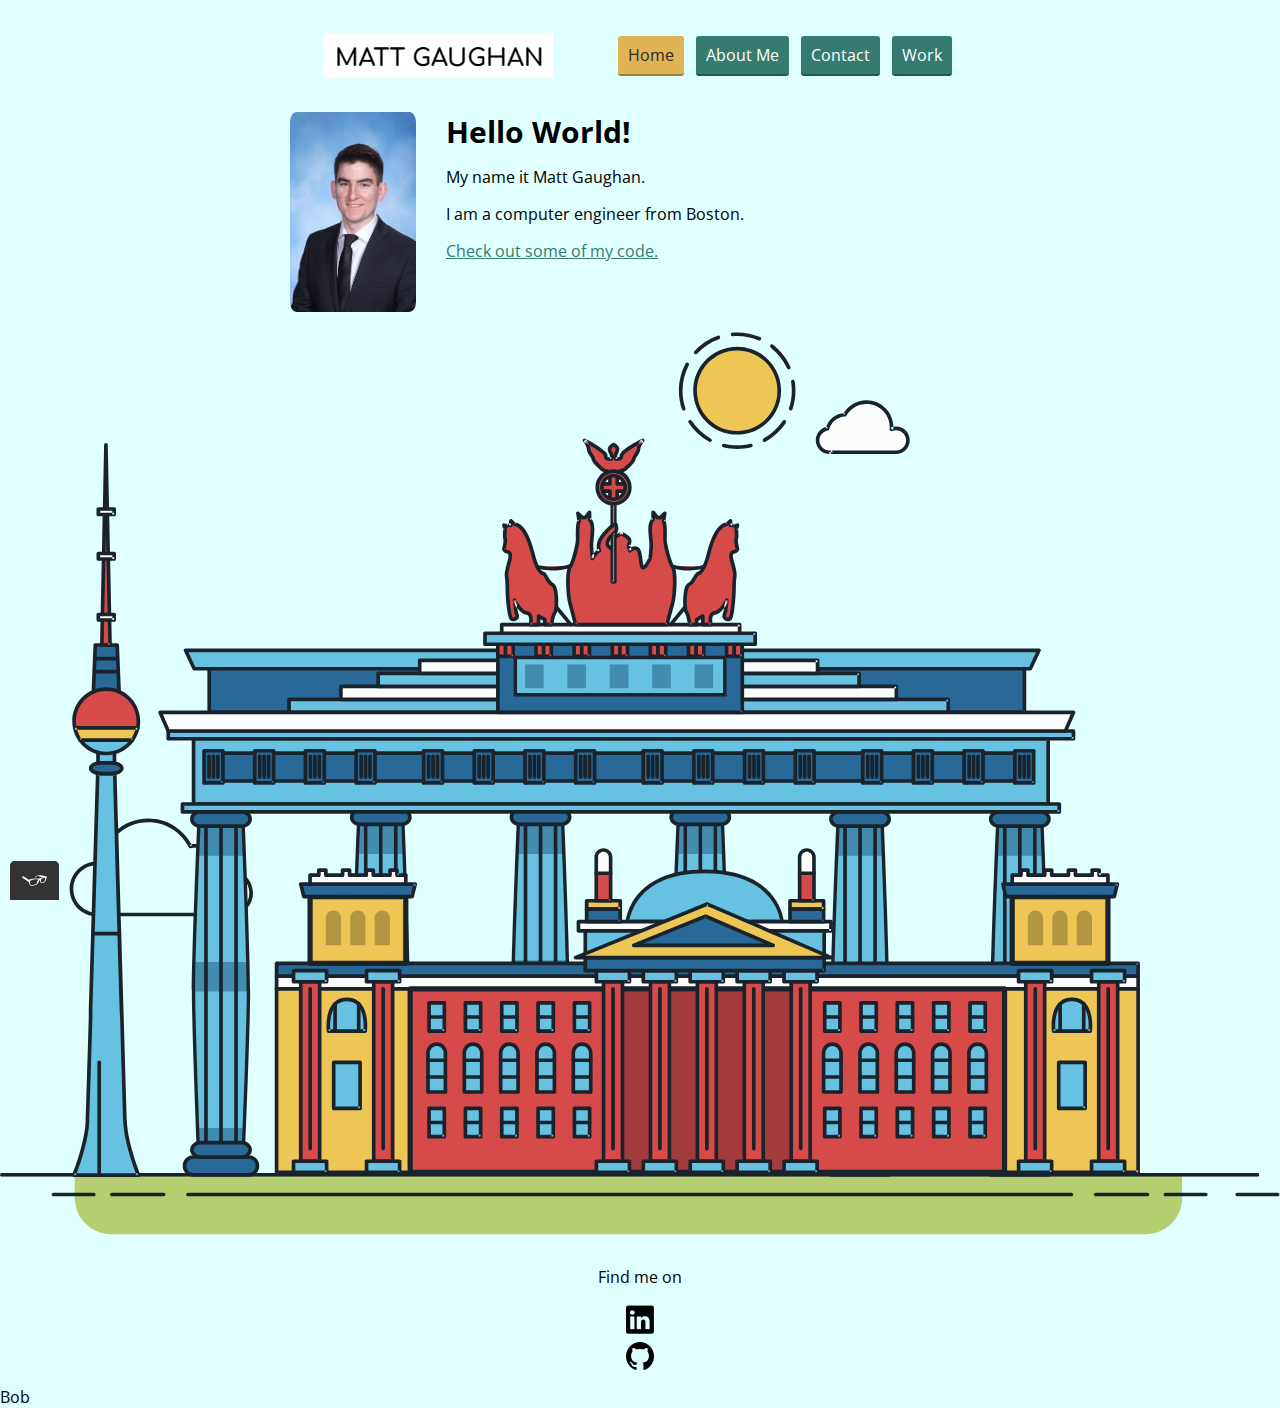
==== commit b6aa9147: "adding simple js integration" ====
--- a/index.html
+++ b/index.html
@@ -20,19 +20,19 @@
         <nav class="page-header__item">
             <ul role="menubar" class="nav-list">
                 <li>
-                    <button onclick="location.href='index.html'" type="button__home"
+                    <button onclick="location.href='index.html'" type="button"
                         class="nav-list__item nav-list__item--active">Home</button>
                 </li>
                 <li>
-                    <button onclick="location.href='about.html'" type="button__aboutMe" class="nav-list__item">About
+                    <button onclick="location.href='about.html'" type="button" class="nav-list__item">About
                         Me</button>
                 </li>
                 <li>
-                    <button onclick="location.href='contact.html'" type="button__contact"
+                    <button onclick="location.href='contact.html'" type="button"
                         class="nav-list__item">Contact</button>
                 </li>
                 <li>
-                    <button onclick="location.href='work.html'" type="button__aboutMe"
+                    <button onclick="location.href='work.html'" type="button"
                         class="nav-list__item">Work</button>
                 </li>
             </ul>
@@ -1382,6 +1382,7 @@
         <!--Add link/img-->
         <a href="https://github.com/MattGaughan2022" target="_blank"><img src="img/iconGithub.png" alt="GitHub"></a>
     </footer>
+    <script src="js/scripts.js"></script>
 </body>
 
 </html>